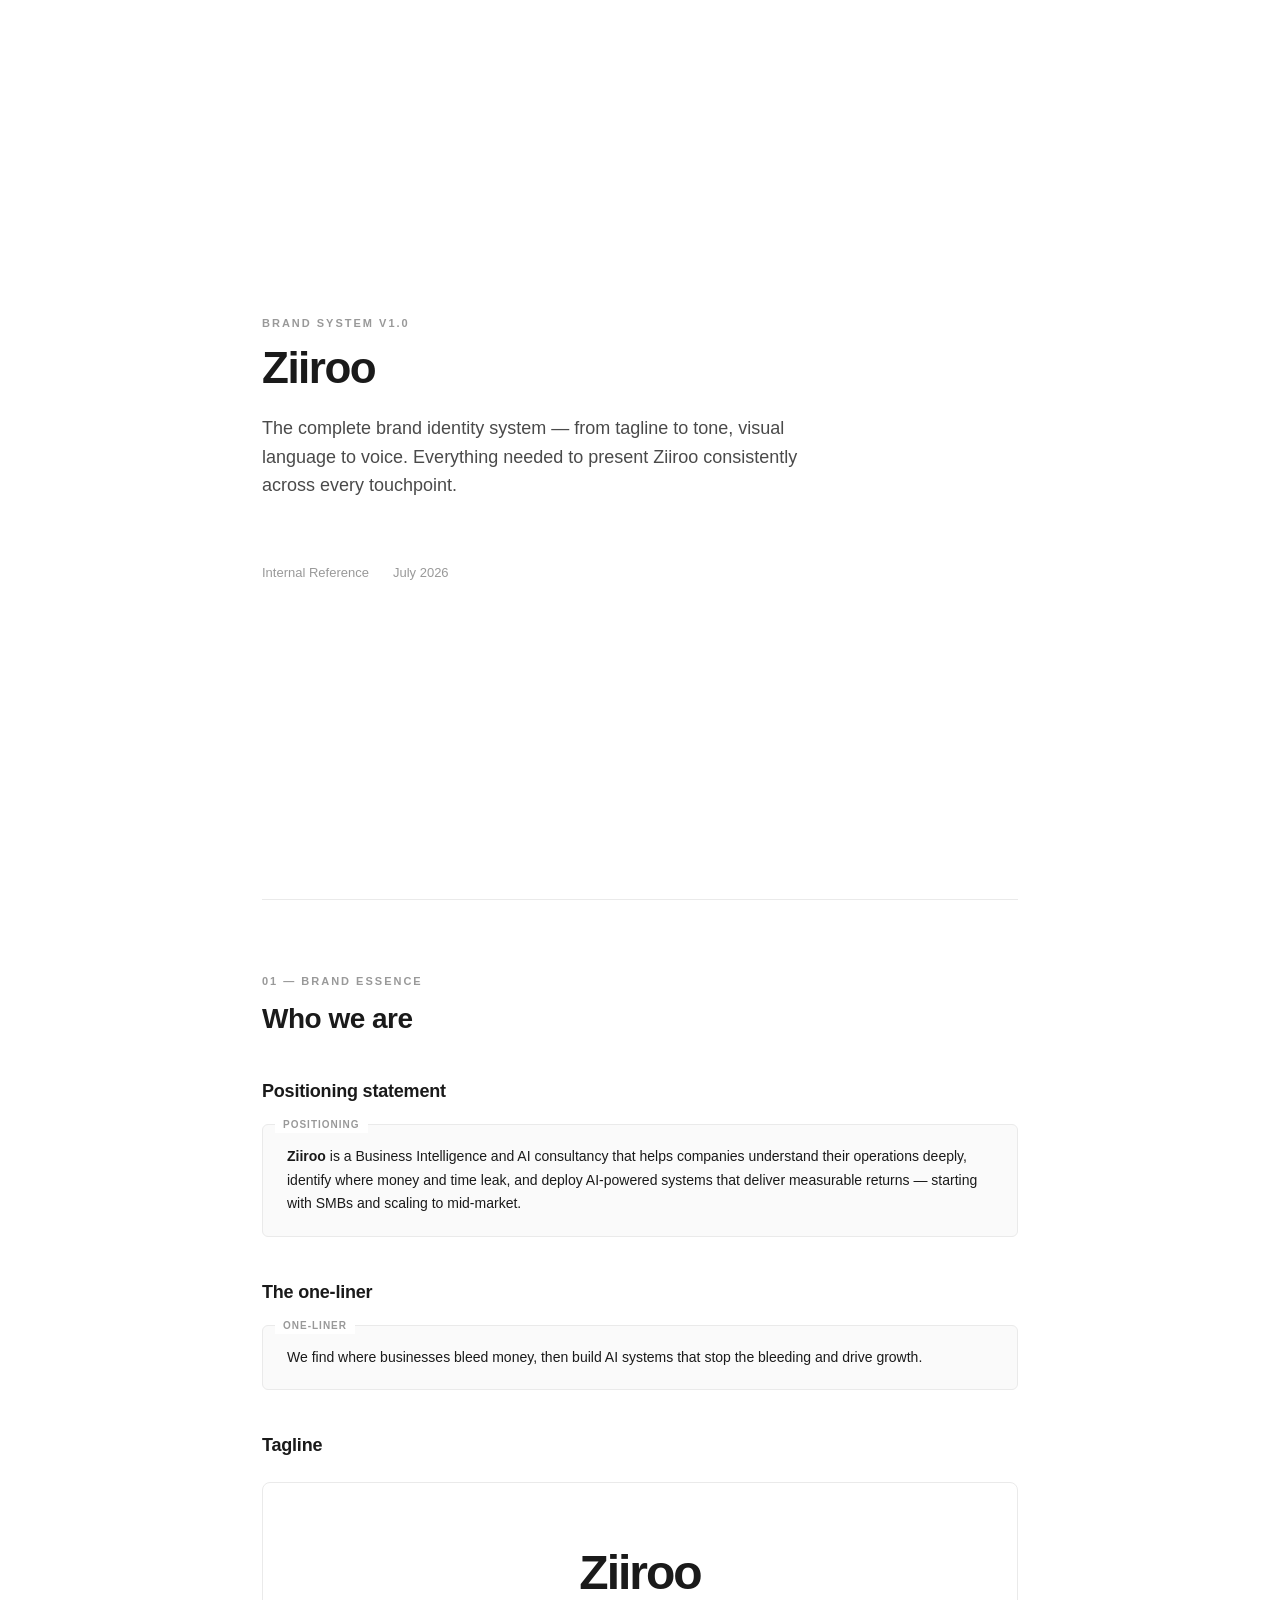
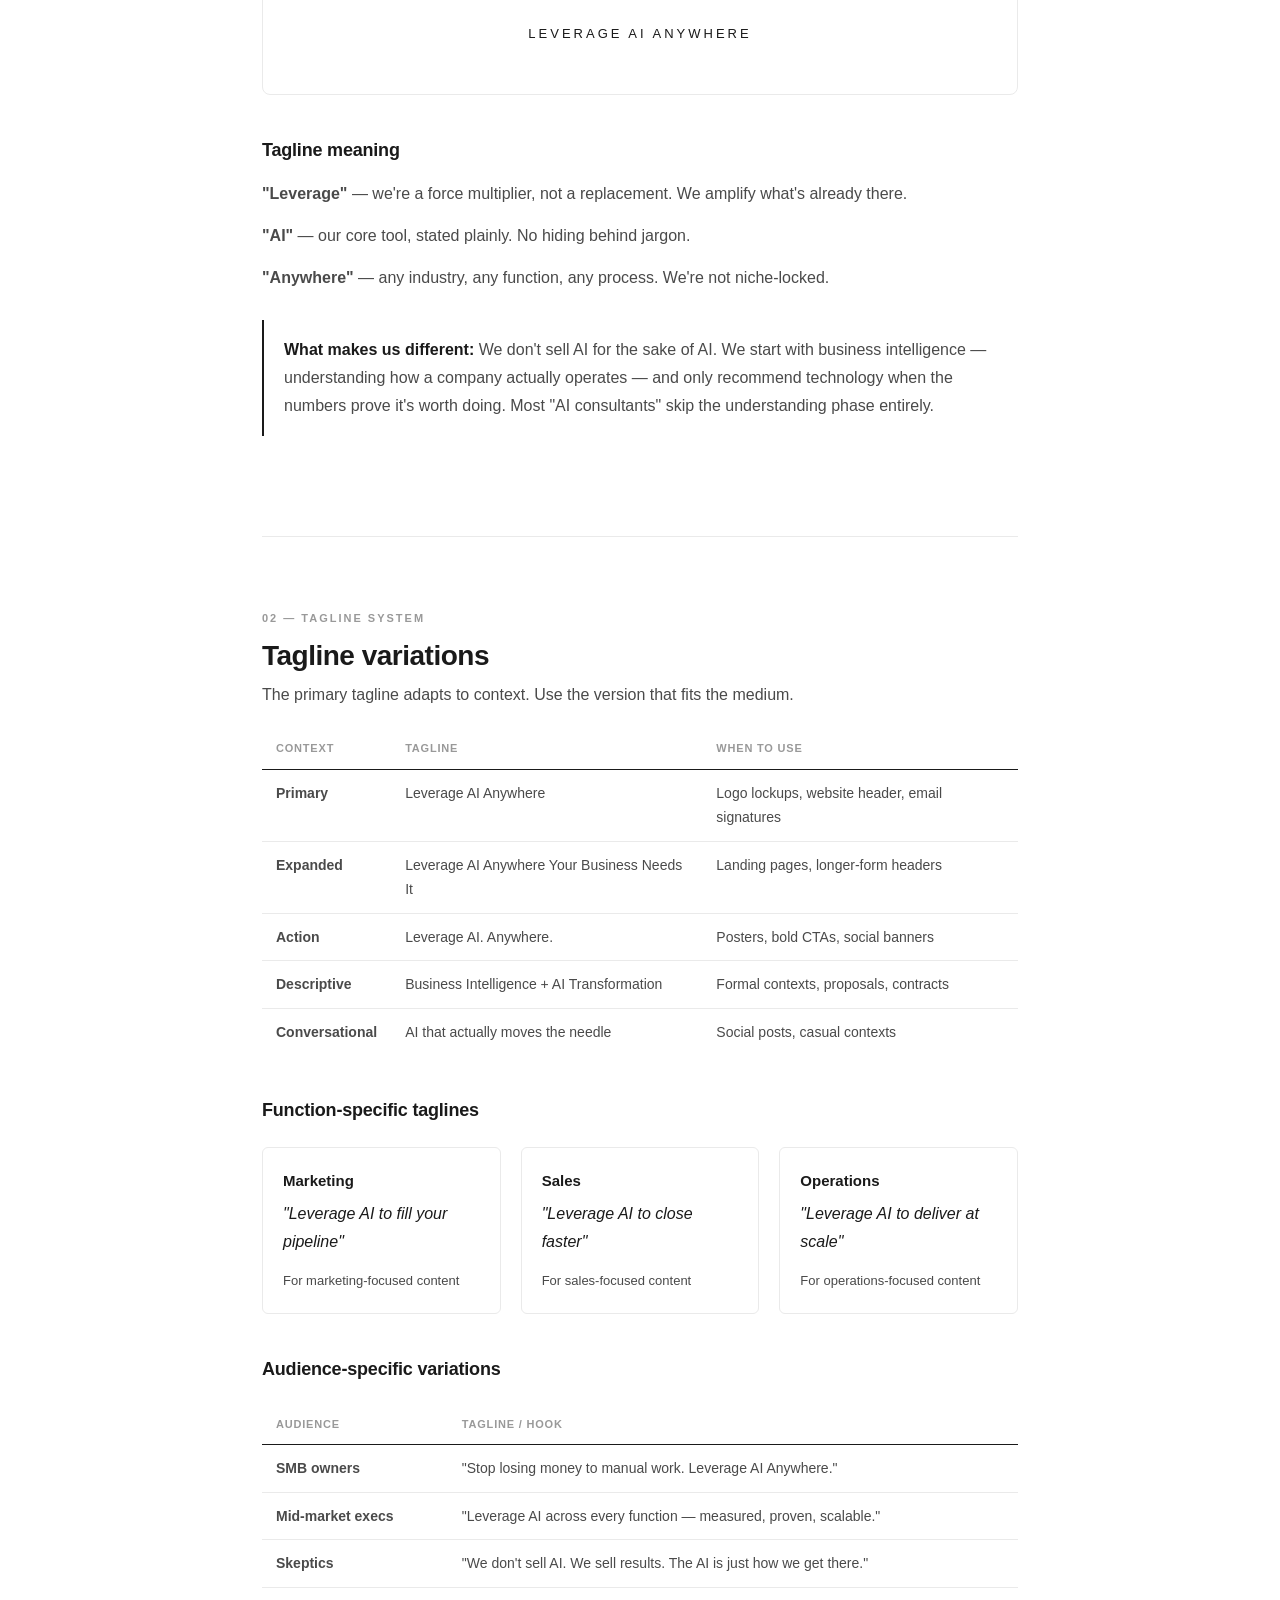
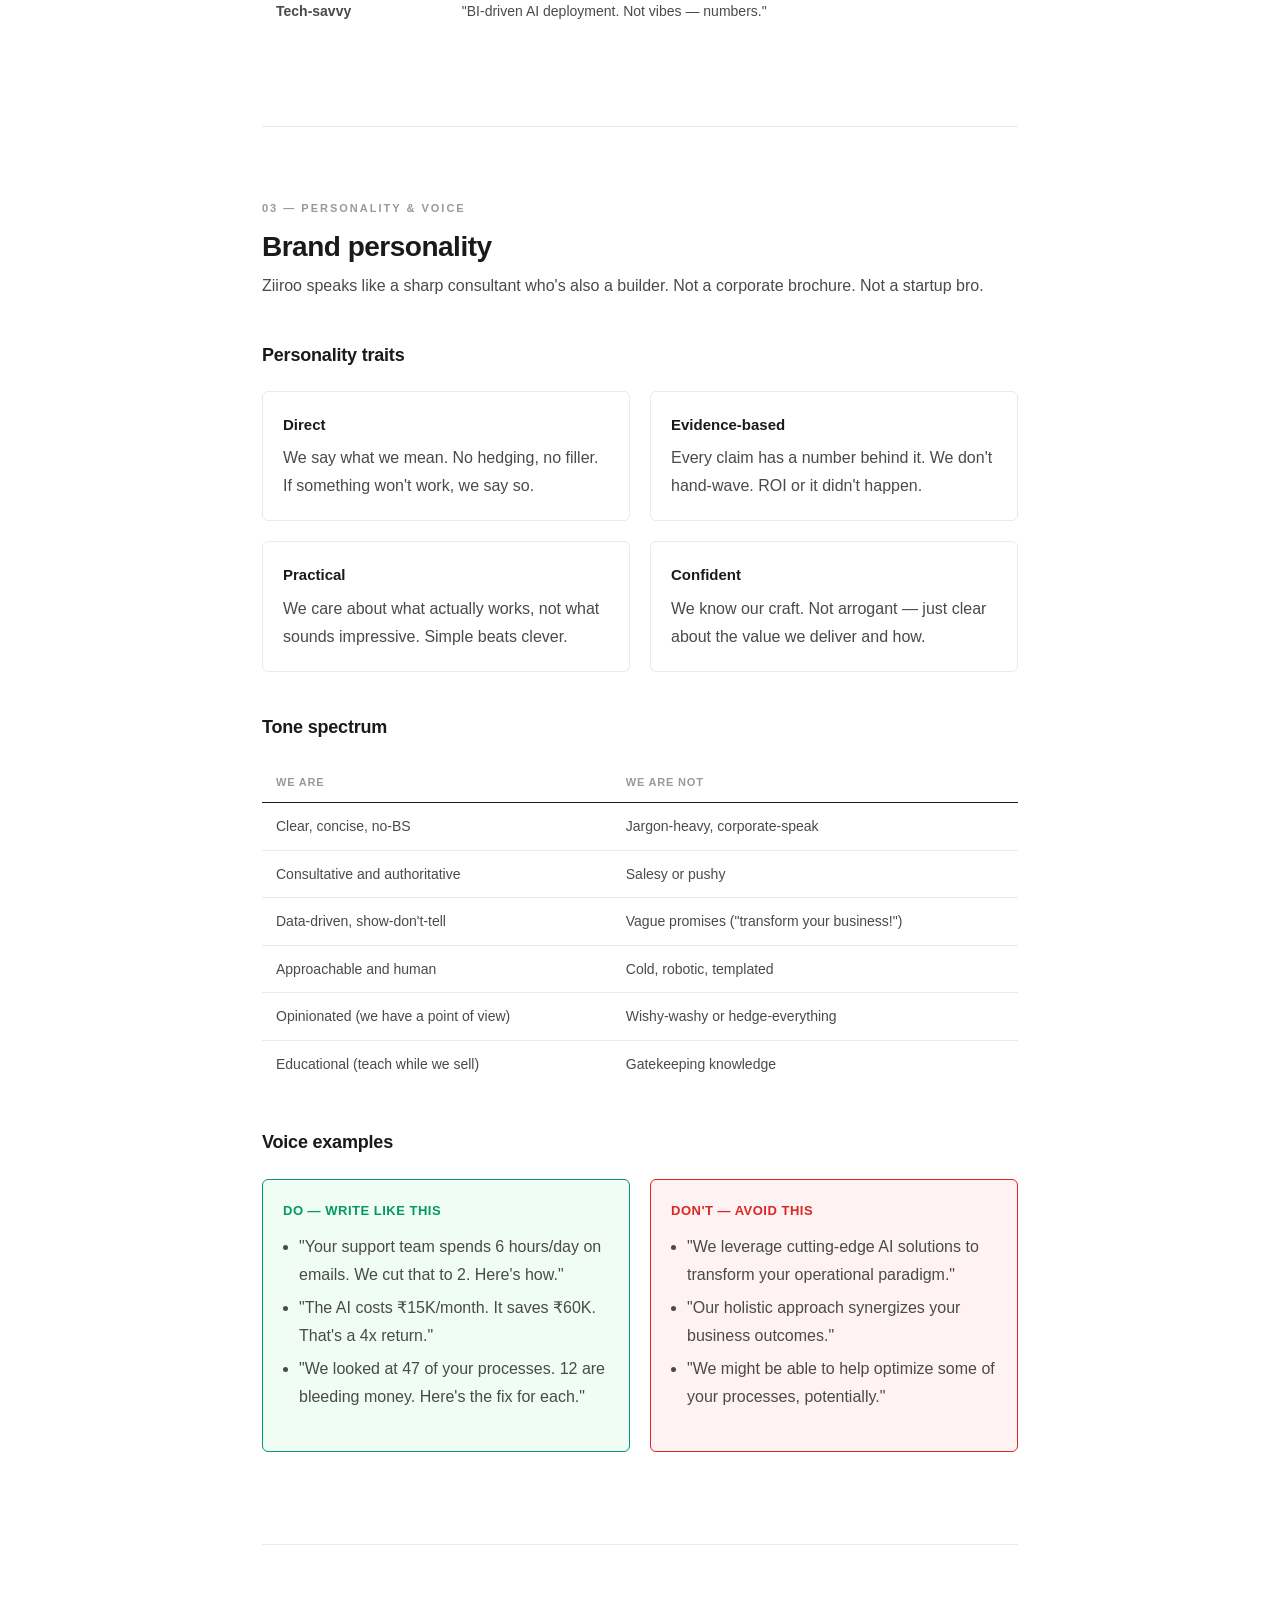
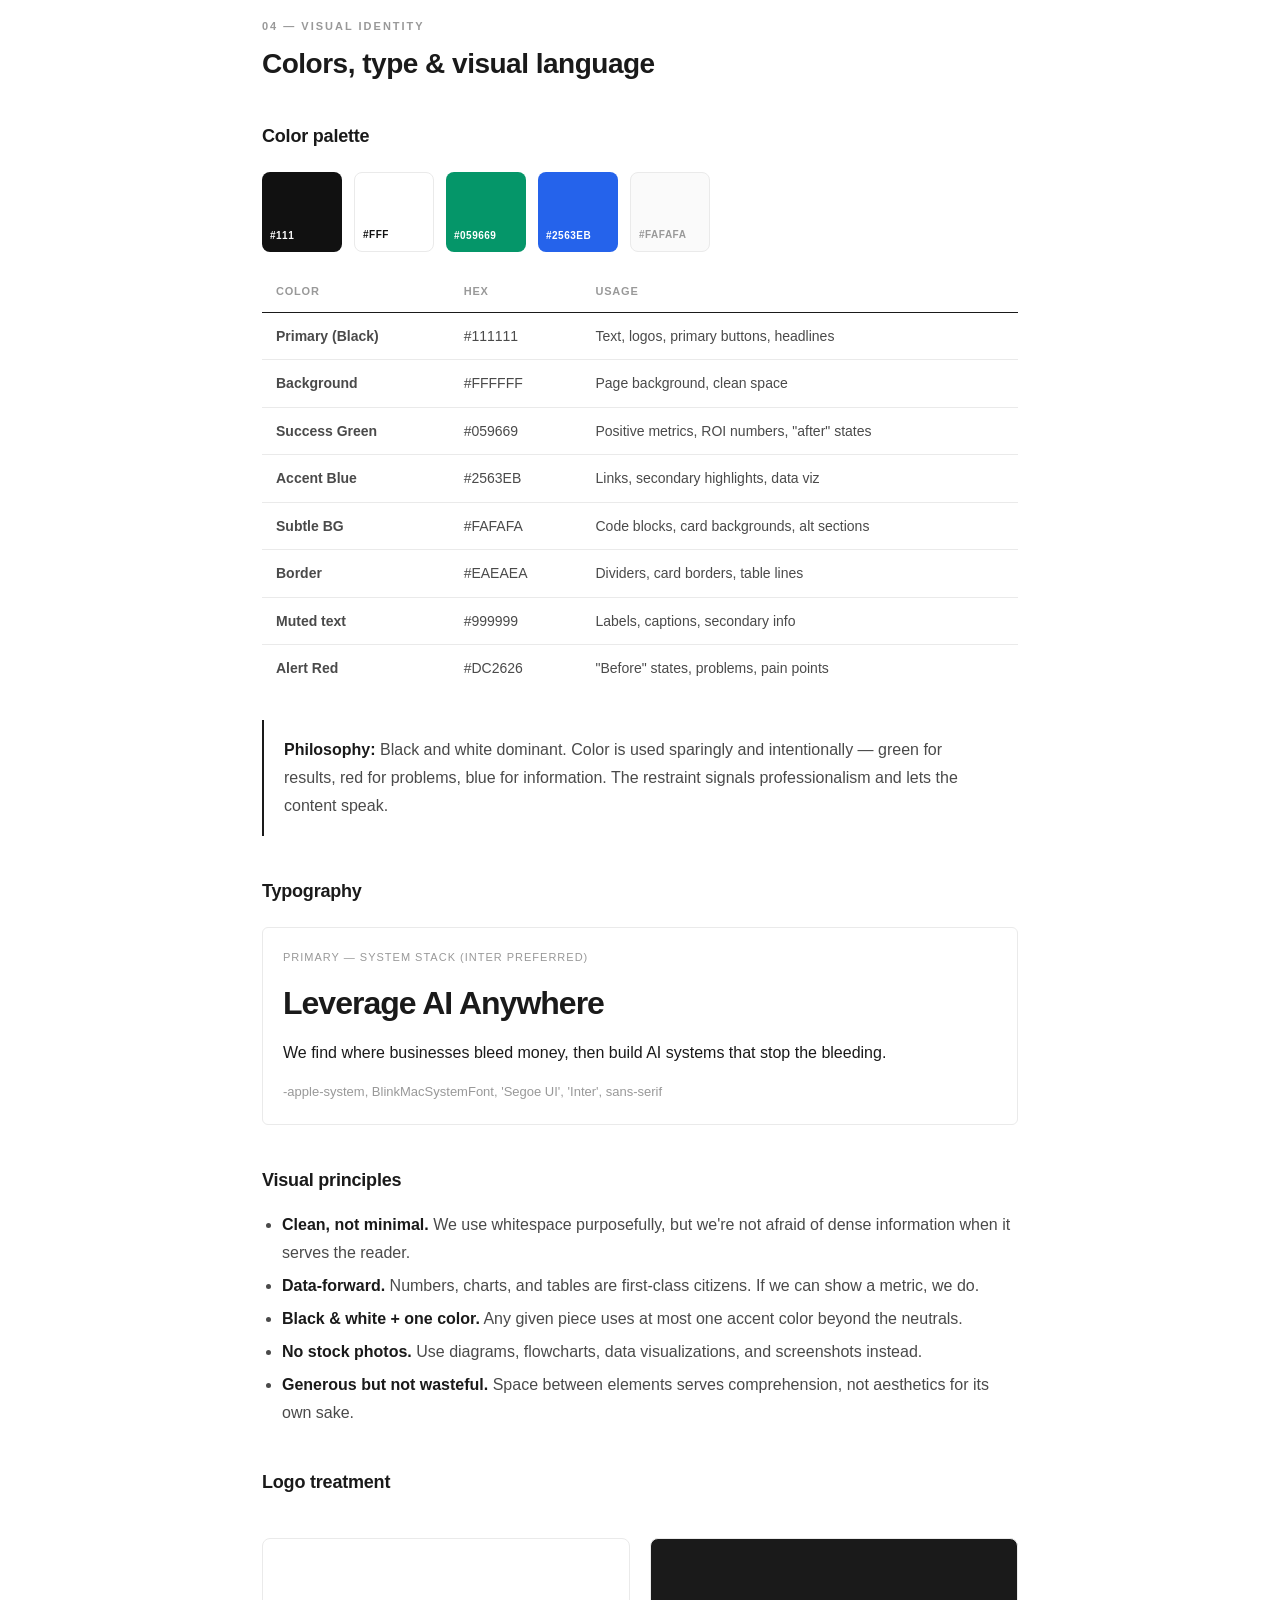
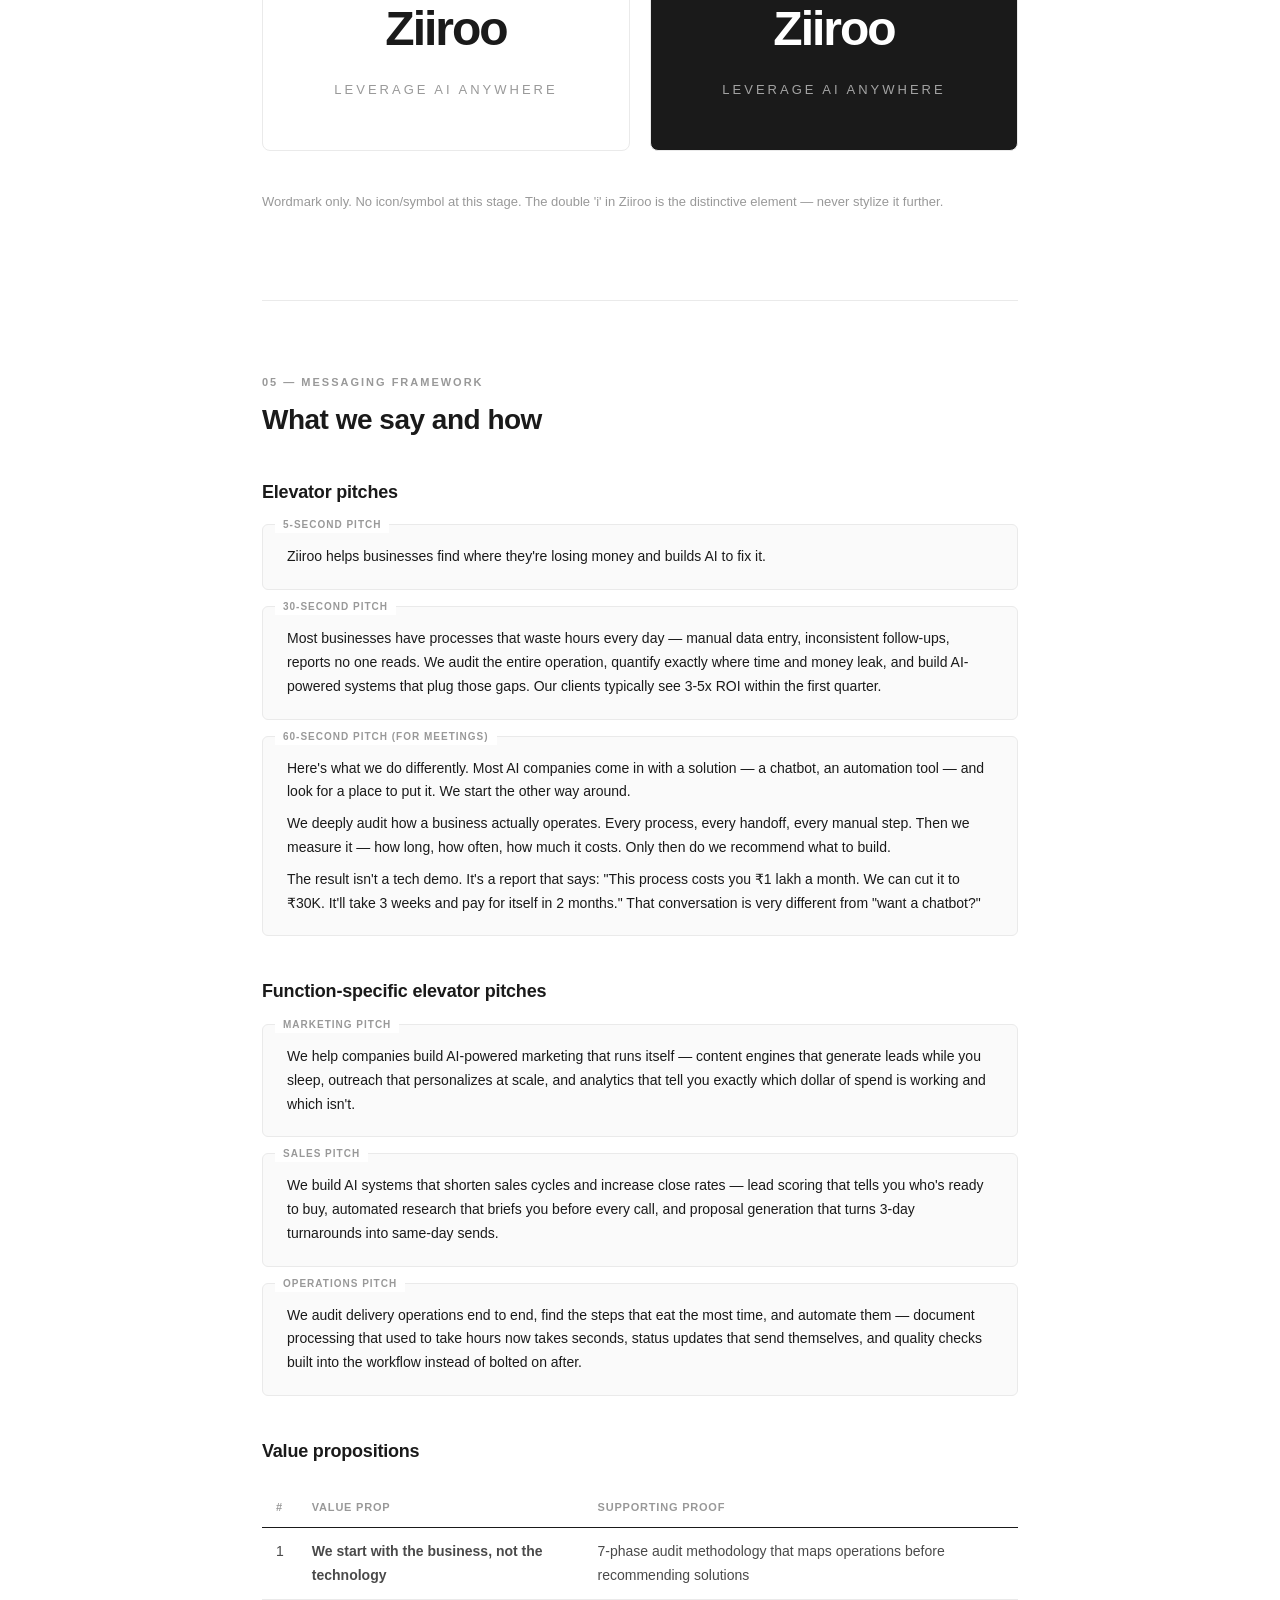
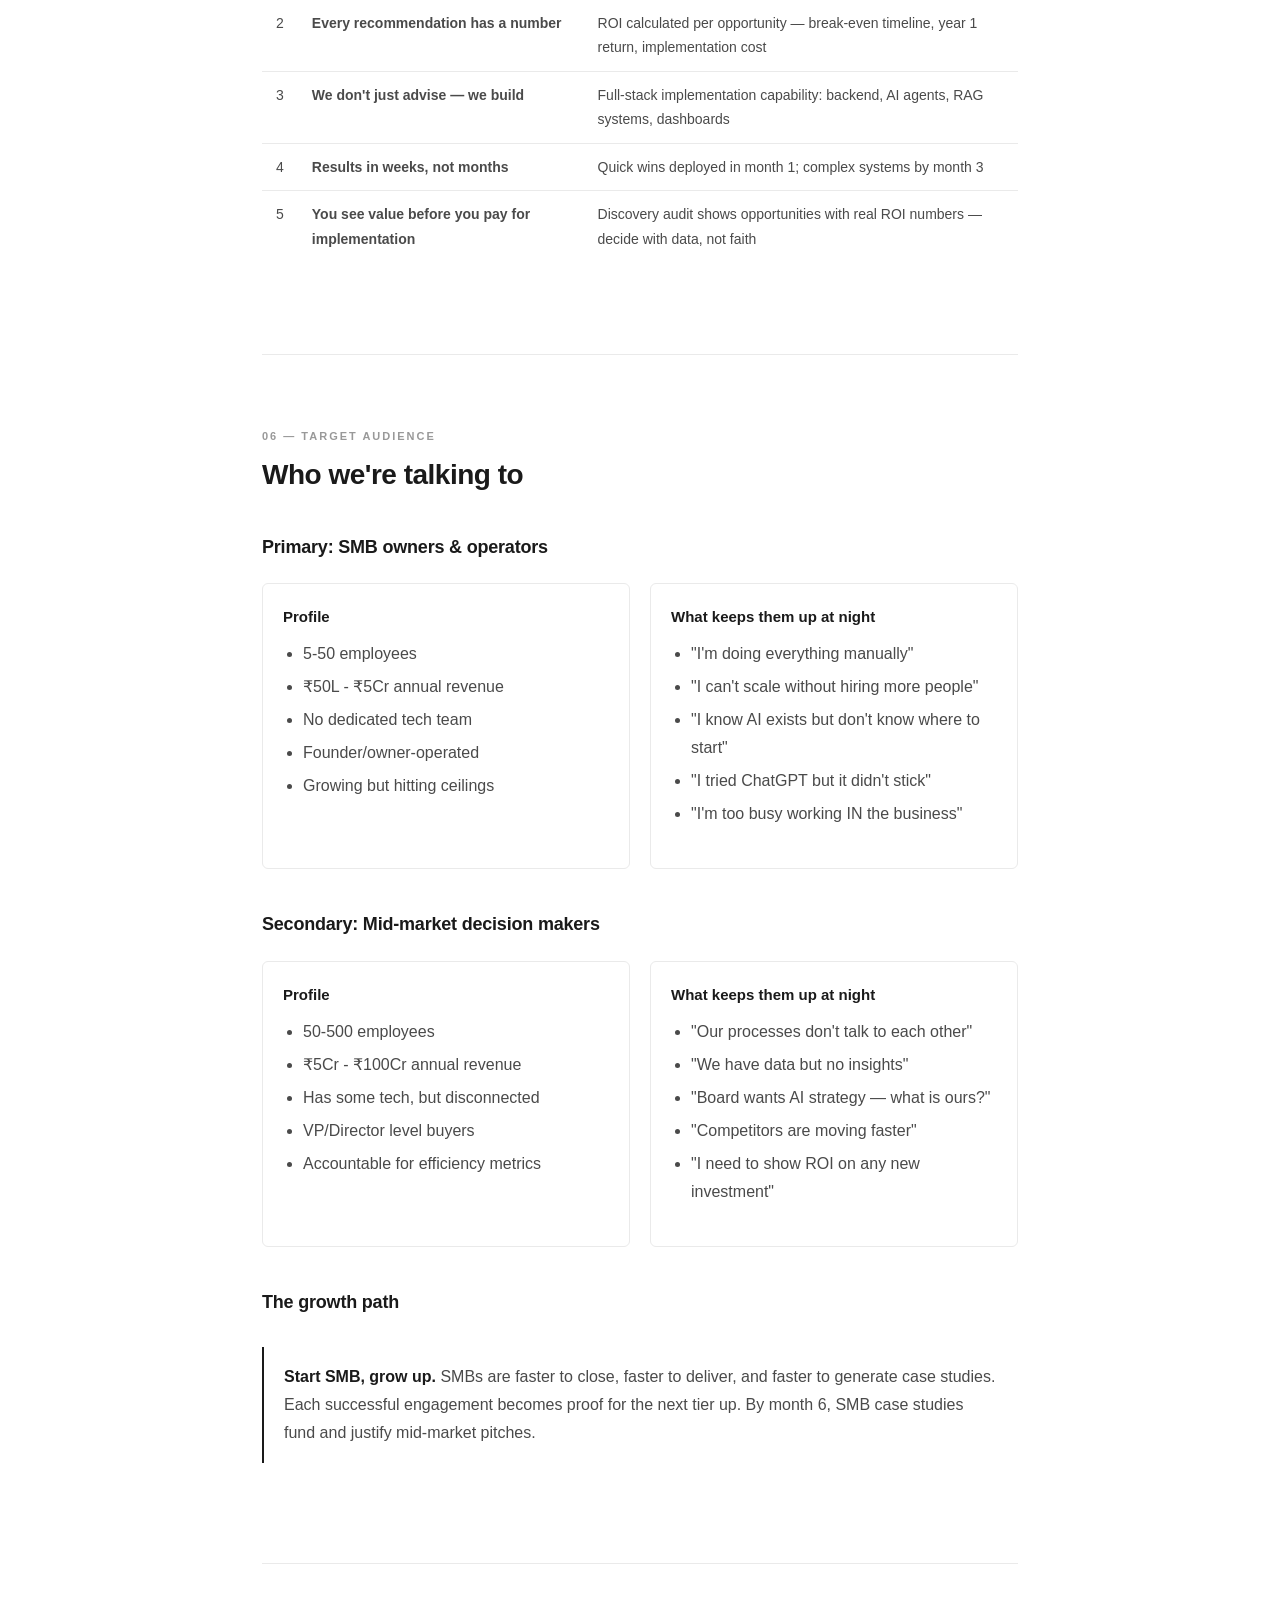
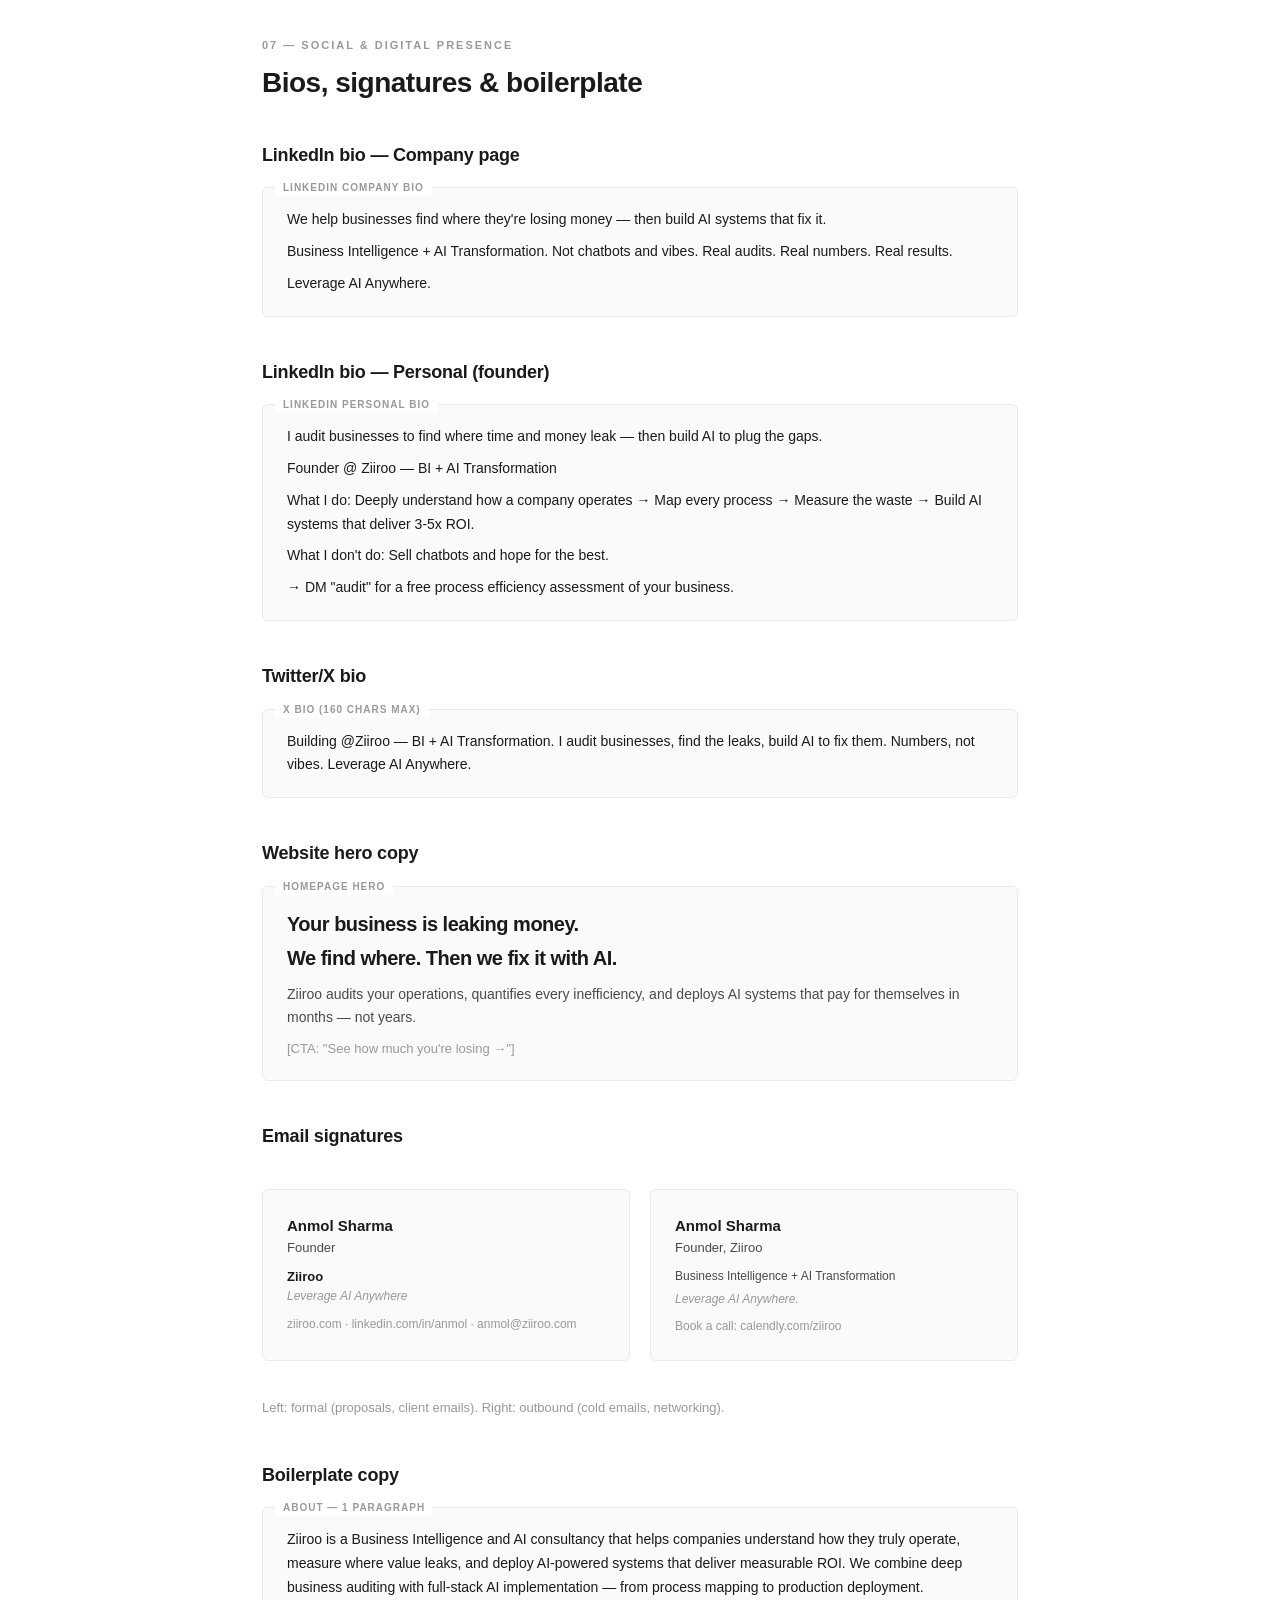
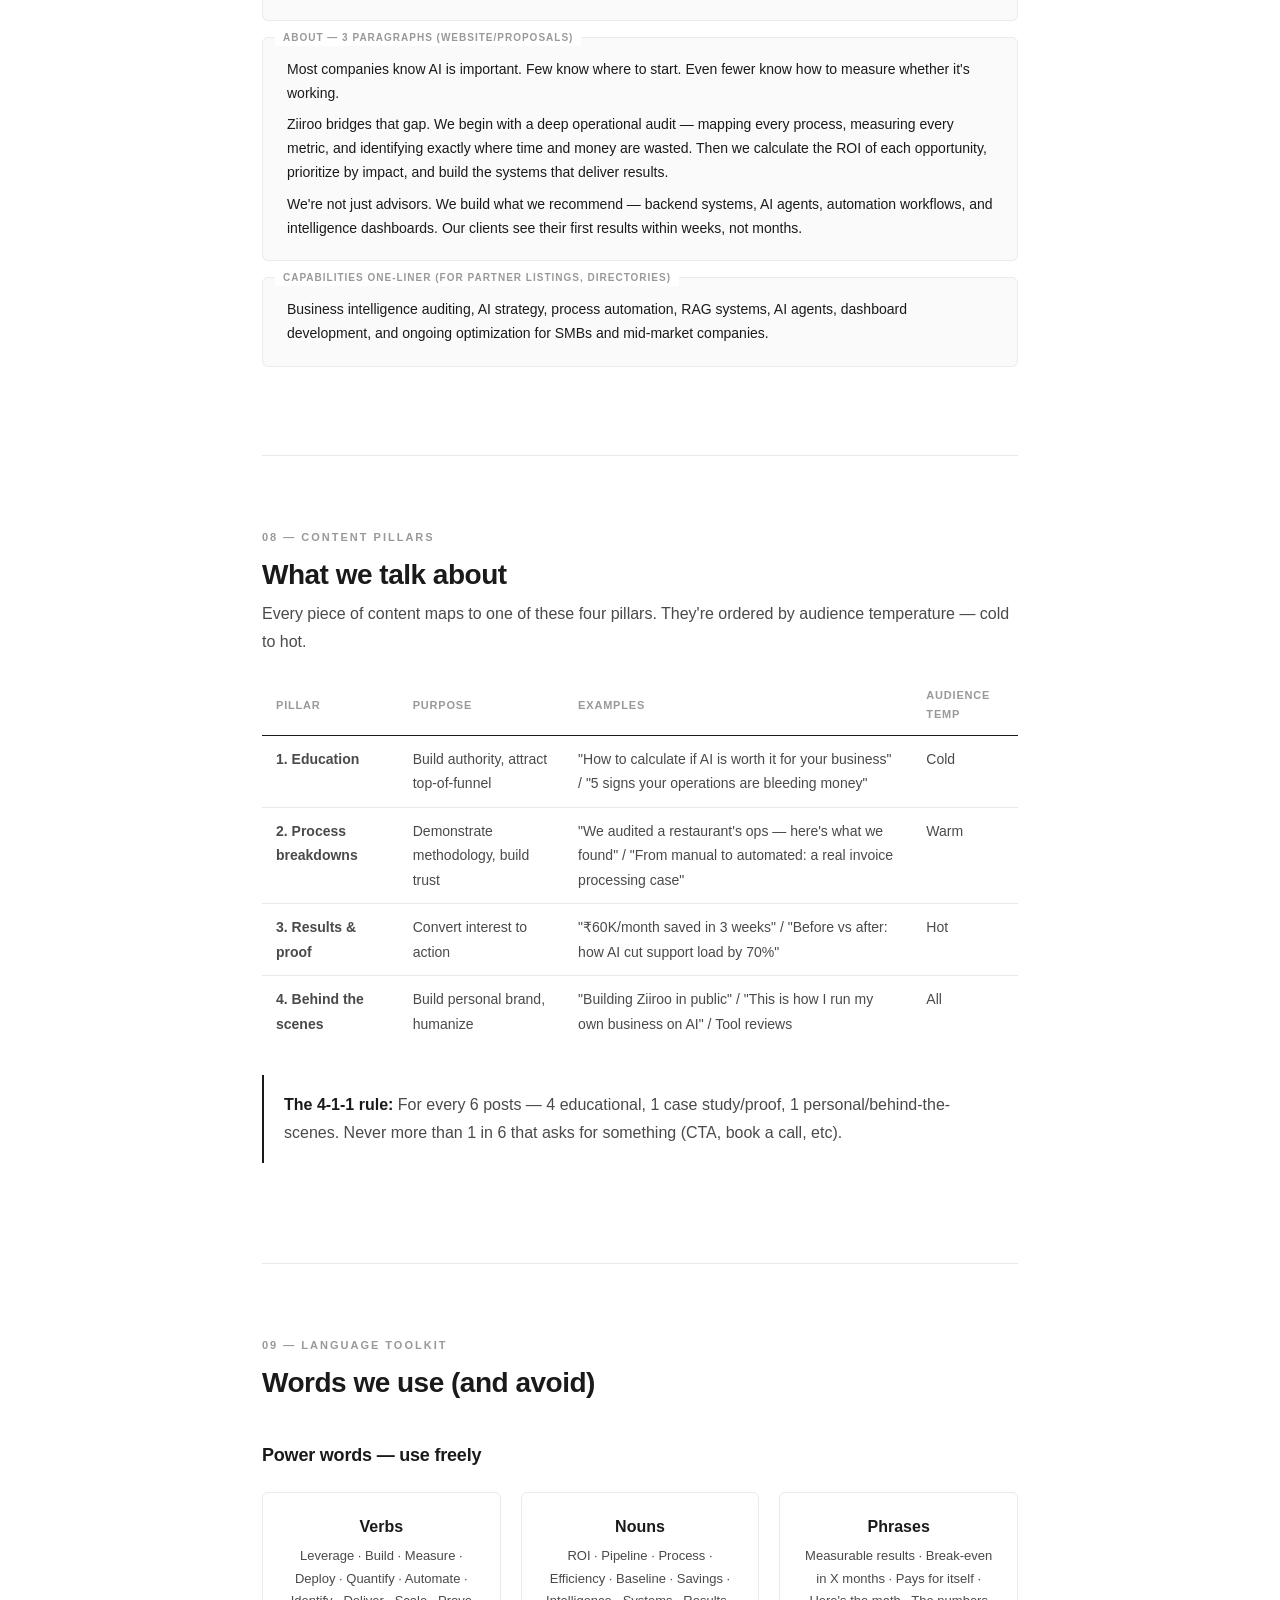
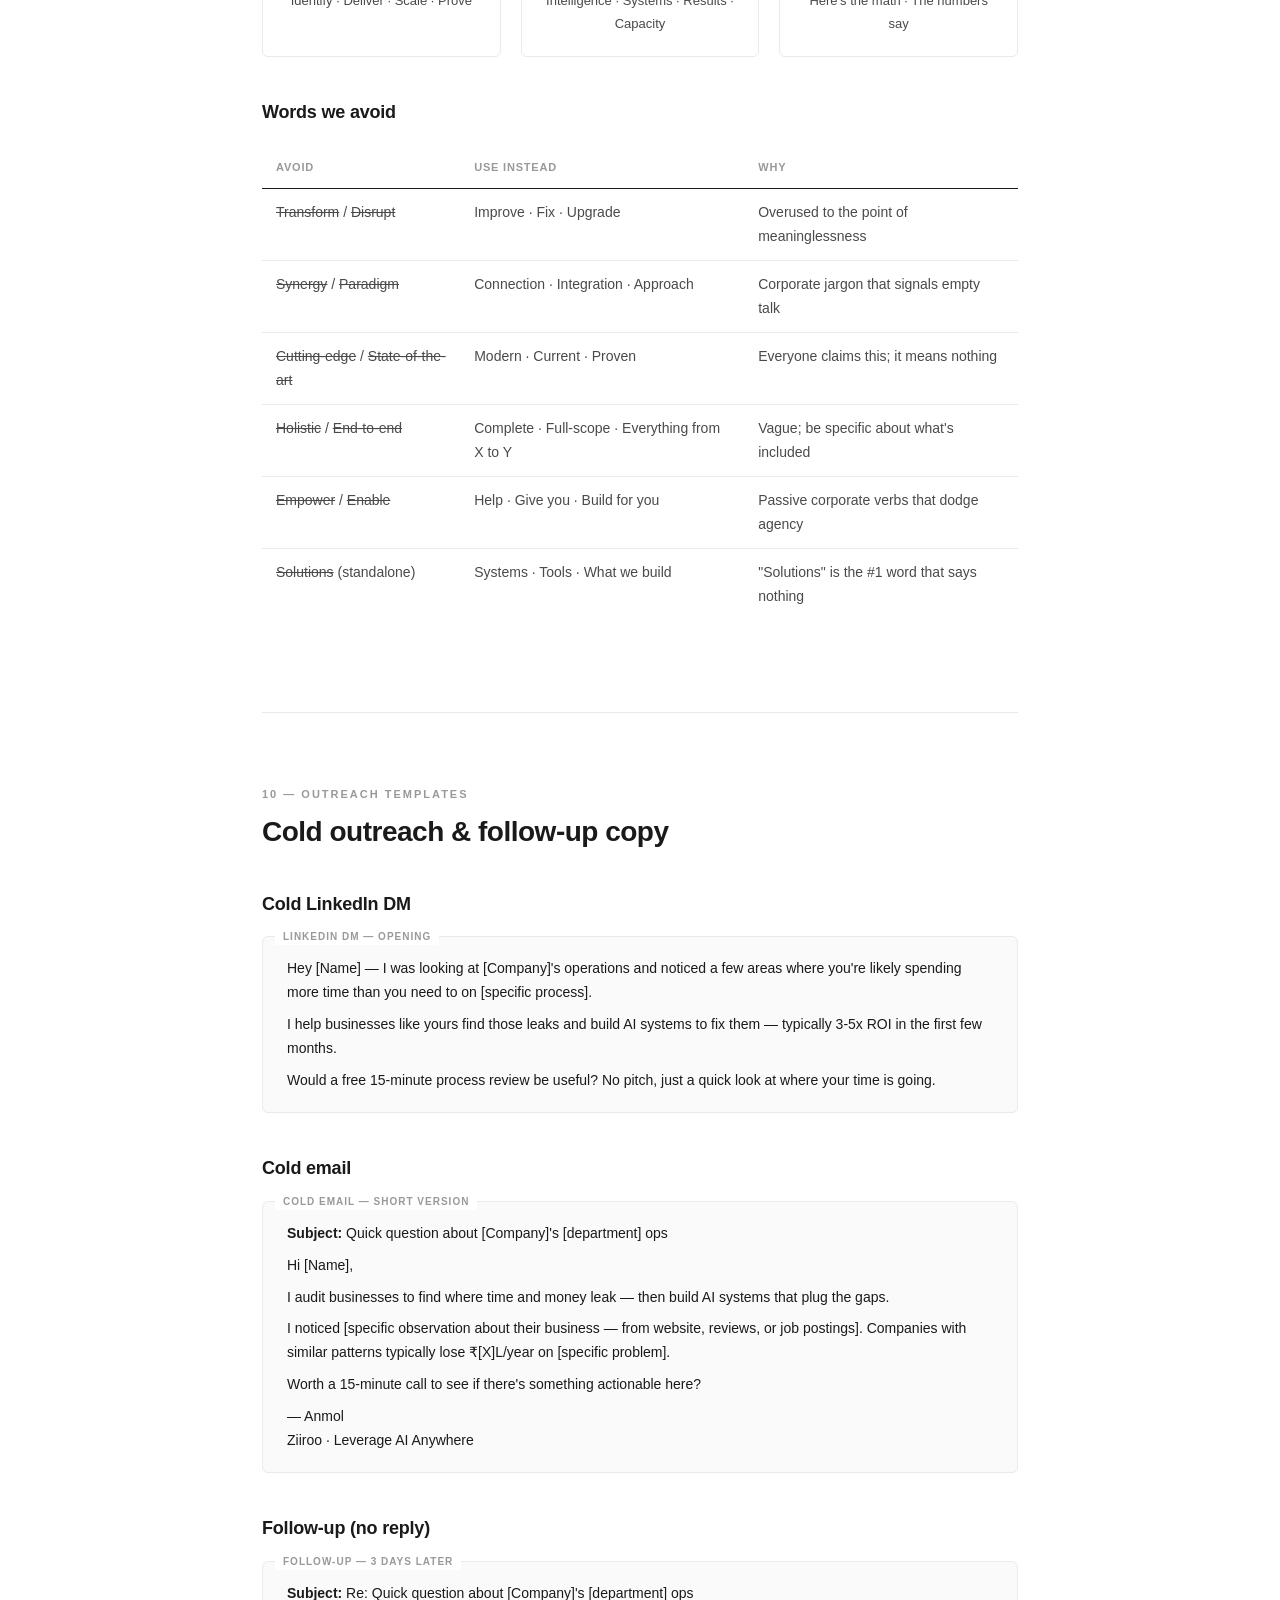
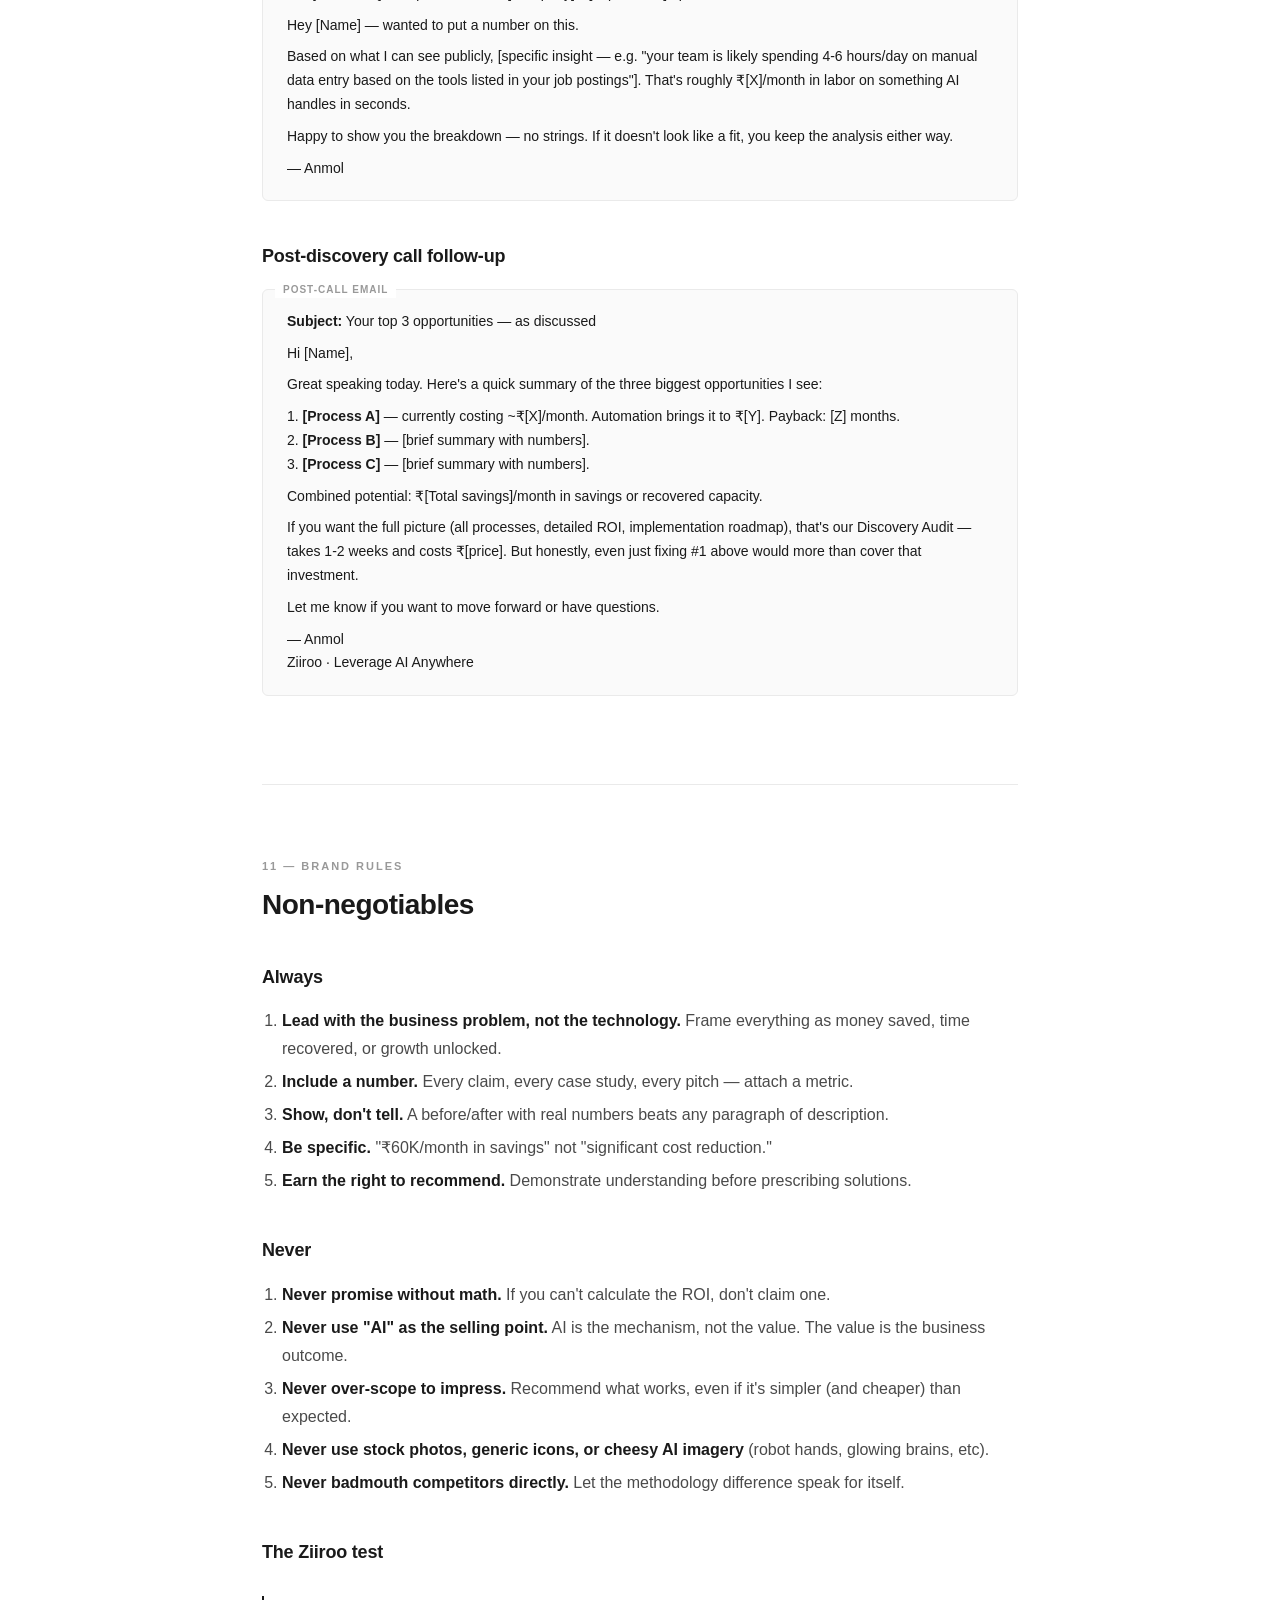
==== brand-system.html @ b2d223ee "hehe" ====
<!DOCTYPE html>
<html lang="en">
<head>
    <meta charset="UTF-8">
    <meta name="viewport" content="width=device-width, initial-scale=1.0">
    <title>Ziiroo — Brand System</title>
    <style>
        :root {
            --fg: #1a1a1a;
            --fg-secondary: #4a4a4a;
            --fg-muted: #999;
            --bg: #fff;
            --bg-subtle: #fafafa;
            --border: #eaeaea;
            --accent: #111;
            --green: #059669;
            --red: #dc2626;
            --blue: #2563eb;
            --orange: #d97706;
            --purple: #7c3aed;
        }

        * { margin: 0; padding: 0; box-sizing: border-box; }

        body {
            font-family: -apple-system, BlinkMacSystemFont, 'Segoe UI', 'Inter', sans-serif;
            color: var(--fg);
            background: var(--bg);
            line-height: 1.75;
            font-size: 16px;
            -webkit-font-smoothing: antialiased;
        }

        .page { max-width: 820px; margin: 0 auto; padding: 0 32px; }

        /* Sections */
        .section {
            padding: 72px 0;
            border-bottom: 1px solid var(--border);
            page-break-inside: avoid;
        }
        .section:last-of-type { border-bottom: none; }

        .section-label {
            font-size: 11px;
            font-weight: 600;
            letter-spacing: 2px;
            text-transform: uppercase;
            color: var(--fg-muted);
            margin-bottom: 10px;
        }

        /* Cover */
        .cover {
            min-height: 100vh;
            display: flex;
            flex-direction: column;
            justify-content: center;
            padding: 80px 0;
            border-bottom: 1px solid var(--border);
        }

        h1 { font-size: 44px; font-weight: 700; line-height: 1.15; letter-spacing: -1.5px; margin-bottom: 20px; }
        h2 { font-size: 28px; font-weight: 700; letter-spacing: -0.5px; margin-bottom: 8px; line-height: 1.25; }
        h3 { font-size: 18px; font-weight: 600; margin: 40px 0 14px; letter-spacing: -0.2px; }
        h4 { font-size: 15px; font-weight: 600; margin: 20px 0 6px; }
        h5 { font-size: 13px; font-weight: 600; margin: 16px 0 6px; text-transform: uppercase; letter-spacing: 0.5px; color: var(--fg-muted); }

        p { margin-bottom: 14px; color: var(--fg-secondary); }
        .lead { font-size: 18px; max-width: 560px; line-height: 1.6; color: var(--fg-secondary); }

        ul, ol { padding-left: 20px; margin: 10px 0 20px; }
        li { margin: 5px 0; color: var(--fg-secondary); }
        li strong { color: var(--fg); }

        /* Callout */
        .callout { border-left: 2px solid var(--fg); padding: 16px 20px; margin: 28px 0; }
        .callout p { margin: 0; }
        .callout strong { color: var(--fg); }

        /* Tables */
        table { width: 100%; border-collapse: collapse; margin: 20px 0; font-size: 14px; }
        th { text-align: left; padding: 10px 14px; font-weight: 600; font-size: 11px; text-transform: uppercase; letter-spacing: 0.8px; color: var(--fg-muted); border-bottom: 1px solid var(--fg); }
        td { padding: 11px 14px; border-bottom: 1px solid var(--border); color: var(--fg-secondary); vertical-align: top; }
        tr:last-child td { border-bottom: none; }

        /* Grid */
        .grid-2 { display: grid; grid-template-columns: 1fr 1fr; gap: 20px; margin: 20px 0; }
        .grid-3 { display: grid; grid-template-columns: 1fr 1fr 1fr; gap: 20px; margin: 20px 0; }
        .grid-item { padding: 20px; border: 1px solid var(--border); border-radius: 6px; }
        .grid-item h4 { margin-top: 0; }
        .grid-item p:last-child { margin-bottom: 0; }

        /* Copy blocks */
        .copy-block {
            background: var(--bg-subtle);
            border: 1px solid var(--border);
            border-radius: 6px;
            padding: 20px 24px;
            margin: 16px 0;
            font-size: 14px;
            line-height: 1.7;
            color: var(--fg);
            position: relative;
        }
        .copy-block::before {
            content: attr(data-label);
            position: absolute;
            top: -9px;
            left: 12px;
            background: var(--bg);
            padding: 0 8px;
            font-size: 10px;
            font-weight: 600;
            text-transform: uppercase;
            letter-spacing: 1px;
            color: var(--fg-muted);
        }
        .copy-block p { color: var(--fg); margin-bottom: 8px; }
        .copy-block p:last-child { margin-bottom: 0; }

        /* Color swatches */
        .swatch-row { display: flex; gap: 12px; margin: 20px 0; flex-wrap: wrap; }
        .swatch {
            width: 80px; height: 80px; border-radius: 8px; display: flex; align-items: flex-end; padding: 8px;
            font-size: 10px; font-weight: 600; letter-spacing: 0.5px;
        }

        /* Typography specimens */
        .type-specimen { margin: 20px 0; padding: 20px; border: 1px solid var(--border); border-radius: 6px; }
        .type-specimen-label { font-size: 11px; color: var(--fg-muted); text-transform: uppercase; letter-spacing: 1px; margin-bottom: 8px; }

        /* Logo mark */
        .logo-display {
            padding: 48px;
            border: 1px solid var(--border);
            border-radius: 8px;
            text-align: center;
            margin: 20px 0;
        }
        .logo-display.dark { background: var(--fg); }
        .logo-mark {
            font-size: 48px;
            font-weight: 800;
            letter-spacing: -2px;
        }
        .logo-tagline {
            font-size: 13px;
            letter-spacing: 3px;
            text-transform: uppercase;
            margin-top: 8px;
            font-weight: 500;
        }

        /* Signature block */
        .sig-block {
            background: var(--bg-subtle);
            border: 1px solid var(--border);
            border-radius: 6px;
            padding: 24px;
            margin: 16px 0;
            font-size: 13px;
            line-height: 1.6;
        }
        .sig-name { font-weight: 700; font-size: 15px; color: var(--fg); }
        .sig-title { color: var(--fg-secondary); }
        .sig-company { font-weight: 600; color: var(--fg); margin-top: 8px; }
        .sig-tagline { font-style: italic; color: var(--fg-muted); font-size: 12px; }
        .sig-links { margin-top: 8px; font-size: 12px; color: var(--fg-muted); }

        /* Do / Don't */
        .do-dont { display: grid; grid-template-columns: 1fr 1fr; gap: 20px; margin: 20px 0; }
        .do-box, .dont-box { padding: 20px; border-radius: 6px; }
        .do-box { border: 1px solid var(--green); background: #f0fdf4; }
        .dont-box { border: 1px solid var(--red); background: #fef2f2; }
        .do-box h5, .dont-box h5 { margin-top: 0; }
        .do-box h5 { color: var(--green); }
        .dont-box h5 { color: var(--red); }

        @media (max-width: 640px) {
            h1 { font-size: 28px; }
            .grid-2, .grid-3 { grid-template-columns: 1fr; }
            .do-dont { grid-template-columns: 1fr; }
            .swatch-row { justify-content: center; }
        }

        @media print {
            .cover { min-height: auto; padding: 60px 0; }
            .section { padding: 40px 0; }
        }
    </style>
</head>
<body>
<div class="page">

<!-- COVER -->
<div class="cover">
    <div class="section-label">Brand System v1.0</div>
    <h1>Ziiroo</h1>
    <p class="lead">The complete brand identity system — from tagline to tone, visual language to voice. Everything needed to present Ziiroo consistently across every touchpoint.</p>
    <div style="margin-top:48px; font-size:13px; color:var(--fg-muted); display:flex; gap:24px;">
        <span>Internal Reference</span>
        <span>July 2026</span>
    </div>
</div>

<!-- 1. BRAND ESSENCE -->
<div class="section">
    <div class="section-label">01 — Brand Essence</div>
    <h2>Who we are</h2>

    <h3>Positioning statement</h3>
    <div class="copy-block" data-label="Positioning">
        <p><strong>Ziiroo</strong> is a Business Intelligence and AI consultancy that helps companies understand their operations deeply, identify where money and time leak, and deploy AI-powered systems that deliver measurable returns — starting with SMBs and scaling to mid-market.</p>
    </div>

    <h3>The one-liner</h3>
    <div class="copy-block" data-label="One-liner">
        <p>We find where businesses bleed money, then build AI systems that stop the bleeding and drive growth.</p>
    </div>

    <h3>Tagline</h3>
    <div class="logo-display">
        <div class="logo-mark">Ziiroo</div>
        <div class="logo-tagline">Leverage AI Anywhere</div>
    </div>

    <h3>Tagline meaning</h3>
    <p><strong>"Leverage"</strong> — we're a force multiplier, not a replacement. We amplify what's already there.</p>
    <p><strong>"AI"</strong> — our core tool, stated plainly. No hiding behind jargon.</p>
    <p><strong>"Anywhere"</strong> — any industry, any function, any process. We're not niche-locked.</p>

    <div class="callout">
        <p><strong>What makes us different:</strong> We don't sell AI for the sake of AI. We start with business intelligence — understanding how a company actually operates — and only recommend technology when the numbers prove it's worth doing. Most "AI consultants" skip the understanding phase entirely.</p>
    </div>
</div>

<!-- 2. TAGLINE SYSTEM -->
<div class="section">
    <div class="section-label">02 — Tagline System</div>
    <h2>Tagline variations</h2>
    <p>The primary tagline adapts to context. Use the version that fits the medium.</p>

    <table>
        <thead>
            <tr><th>Context</th><th>Tagline</th><th>When to use</th></tr>
        </thead>
        <tbody>
            <tr><td><strong>Primary</strong></td><td>Leverage AI Anywhere</td><td>Logo lockups, website header, email signatures</td></tr>
            <tr><td><strong>Expanded</strong></td><td>Leverage AI Anywhere Your Business Needs It</td><td>Landing pages, longer-form headers</td></tr>
            <tr><td><strong>Action</strong></td><td>Leverage AI. Anywhere.</td><td>Posters, bold CTAs, social banners</td></tr>
            <tr><td><strong>Descriptive</strong></td><td>Business Intelligence + AI Transformation</td><td>Formal contexts, proposals, contracts</td></tr>
            <tr><td><strong>Conversational</strong></td><td>AI that actually moves the needle</td><td>Social posts, casual contexts</td></tr>
        </tbody>
    </table>

    <h3>Function-specific taglines</h3>
    <div class="grid-3">
        <div class="grid-item">
            <h4>Marketing</h4>
            <p style="font-style:italic; color:var(--fg);">"Leverage AI to fill your pipeline"</p>
            <p style="font-size:13px;">For marketing-focused content</p>
        </div>
        <div class="grid-item">
            <h4>Sales</h4>
            <p style="font-style:italic; color:var(--fg);">"Leverage AI to close faster"</p>
            <p style="font-size:13px;">For sales-focused content</p>
        </div>
        <div class="grid-item">
            <h4>Operations</h4>
            <p style="font-style:italic; color:var(--fg);">"Leverage AI to deliver at scale"</p>
            <p style="font-size:13px;">For operations-focused content</p>
        </div>
    </div>

    <h3>Audience-specific variations</h3>
    <table>
        <thead>
            <tr><th>Audience</th><th>Tagline / Hook</th></tr>
        </thead>
        <tbody>
            <tr><td><strong>SMB owners</strong></td><td>"Stop losing money to manual work. Leverage AI Anywhere."</td></tr>
            <tr><td><strong>Mid-market execs</strong></td><td>"Leverage AI across every function — measured, proven, scalable."</td></tr>
            <tr><td><strong>Skeptics</strong></td><td>"We don't sell AI. We sell results. The AI is just how we get there."</td></tr>
            <tr><td><strong>Tech-savvy</strong></td><td>"BI-driven AI deployment. Not vibes — numbers."</td></tr>
        </tbody>
    </table>
</div>

<!-- 3. BRAND PERSONALITY -->
<div class="section">
    <div class="section-label">03 — Personality & Voice</div>
    <h2>Brand personality</h2>
    <p>Ziiroo speaks like a sharp consultant who's also a builder. Not a corporate brochure. Not a startup bro.</p>

    <h3>Personality traits</h3>
    <div class="grid-2">
        <div class="grid-item">
            <h4>Direct</h4>
            <p>We say what we mean. No hedging, no filler. If something won't work, we say so.</p>
        </div>
        <div class="grid-item">
            <h4>Evidence-based</h4>
            <p>Every claim has a number behind it. We don't hand-wave. ROI or it didn't happen.</p>
        </div>
        <div class="grid-item">
            <h4>Practical</h4>
            <p>We care about what actually works, not what sounds impressive. Simple beats clever.</p>
        </div>
        <div class="grid-item">
            <h4>Confident</h4>
            <p>We know our craft. Not arrogant — just clear about the value we deliver and how.</p>
        </div>
    </div>

    <h3>Tone spectrum</h3>
    <table>
        <thead>
            <tr><th>We are</th><th>We are NOT</th></tr>
        </thead>
        <tbody>
            <tr><td>Clear, concise, no-BS</td><td>Jargon-heavy, corporate-speak</td></tr>
            <tr><td>Consultative and authoritative</td><td>Salesy or pushy</td></tr>
            <tr><td>Data-driven, show-don't-tell</td><td>Vague promises ("transform your business!")</td></tr>
            <tr><td>Approachable and human</td><td>Cold, robotic, templated</td></tr>
            <tr><td>Opinionated (we have a point of view)</td><td>Wishy-washy or hedge-everything</td></tr>
            <tr><td>Educational (teach while we sell)</td><td>Gatekeeping knowledge</td></tr>
        </tbody>
    </table>

    <h3>Voice examples</h3>
    <div class="do-dont">
        <div class="do-box">
            <h5>Do — Write like this</h5>
            <ul style="padding-left:16px;">
                <li>"Your support team spends 6 hours/day on emails. We cut that to 2. Here's how."</li>
                <li>"The AI costs ₹15K/month. It saves ₹60K. That's a 4x return."</li>
                <li>"We looked at 47 of your processes. 12 are bleeding money. Here's the fix for each."</li>
            </ul>
        </div>
        <div class="dont-box">
            <h5>Don't — Avoid this</h5>
            <ul style="padding-left:16px;">
                <li>"We leverage cutting-edge AI solutions to transform your operational paradigm."</li>
                <li>"Our holistic approach synergizes your business outcomes."</li>
                <li>"We might be able to help optimize some of your processes, potentially."</li>
            </ul>
        </div>
    </div>
</div>

<!-- 4. VISUAL IDENTITY -->
<div class="section">
    <div class="section-label">04 — Visual Identity</div>
    <h2>Colors, type & visual language</h2>

    <h3>Color palette</h3>
    <div class="swatch-row">
        <div class="swatch" style="background:#111; color:#fff;">
            <span>#111</span>
        </div>
        <div class="swatch" style="background:#fff; border:1px solid #eaeaea; color:#111;">
            <span>#FFF</span>
        </div>
        <div class="swatch" style="background:#059669; color:#fff;">
            <span>#059669</span>
        </div>
        <div class="swatch" style="background:#2563eb; color:#fff;">
            <span>#2563EB</span>
        </div>
        <div class="swatch" style="background:#fafafa; border:1px solid #eaeaea; color:#999;">
            <span>#FAFAFA</span>
        </div>
    </div>

    <table>
        <thead>
            <tr><th>Color</th><th>Hex</th><th>Usage</th></tr>
        </thead>
        <tbody>
            <tr><td><strong>Primary (Black)</strong></td><td>#111111</td><td>Text, logos, primary buttons, headlines</td></tr>
            <tr><td><strong>Background</strong></td><td>#FFFFFF</td><td>Page background, clean space</td></tr>
            <tr><td><strong>Success Green</strong></td><td>#059669</td><td>Positive metrics, ROI numbers, "after" states</td></tr>
            <tr><td><strong>Accent Blue</strong></td><td>#2563EB</td><td>Links, secondary highlights, data viz</td></tr>
            <tr><td><strong>Subtle BG</strong></td><td>#FAFAFA</td><td>Code blocks, card backgrounds, alt sections</td></tr>
            <tr><td><strong>Border</strong></td><td>#EAEAEA</td><td>Dividers, card borders, table lines</td></tr>
            <tr><td><strong>Muted text</strong></td><td>#999999</td><td>Labels, captions, secondary info</td></tr>
            <tr><td><strong>Alert Red</strong></td><td>#DC2626</td><td>"Before" states, problems, pain points</td></tr>
        </tbody>
    </table>

    <div class="callout">
        <p><strong>Philosophy:</strong> Black and white dominant. Color is used sparingly and intentionally — green for results, red for problems, blue for information. The restraint signals professionalism and lets the content speak.</p>
    </div>

    <h3>Typography</h3>
    <div class="type-specimen">
        <div class="type-specimen-label">Primary — System stack (Inter preferred)</div>
        <p style="font-size:32px; font-weight:700; letter-spacing:-1px; margin-bottom:8px; color:var(--fg);">Leverage AI Anywhere</p>
        <p style="font-size:16px; color:var(--fg);">We find where businesses bleed money, then build AI systems that stop the bleeding.</p>
        <p style="font-size:13px; color:var(--fg-muted); margin-bottom:0;">-apple-system, BlinkMacSystemFont, 'Segoe UI', 'Inter', sans-serif</p>
    </div>

    <h3>Visual principles</h3>
    <ul>
        <li><strong>Clean, not minimal.</strong> We use whitespace purposefully, but we're not afraid of dense information when it serves the reader.</li>
        <li><strong>Data-forward.</strong> Numbers, charts, and tables are first-class citizens. If we can show a metric, we do.</li>
        <li><strong>Black & white + one color.</strong> Any given piece uses at most one accent color beyond the neutrals.</li>
        <li><strong>No stock photos.</strong> Use diagrams, flowcharts, data visualizations, and screenshots instead.</li>
        <li><strong>Generous but not wasteful.</strong> Space between elements serves comprehension, not aesthetics for its own sake.</li>
    </ul>

    <h3>Logo treatment</h3>
    <div class="grid-2">
        <div class="logo-display">
            <div class="logo-mark" style="color:var(--fg);">Ziiroo</div>
            <div class="logo-tagline" style="color:var(--fg-muted);">Leverage AI Anywhere</div>
        </div>
        <div class="logo-display dark">
            <div class="logo-mark" style="color:#fff;">Ziiroo</div>
            <div class="logo-tagline" style="color:rgba(255,255,255,0.6);">Leverage AI Anywhere</div>
        </div>
    </div>
    <p style="font-size:13px; color:var(--fg-muted);">Wordmark only. No icon/symbol at this stage. The double 'i' in Ziiroo is the distinctive element — never stylize it further.</p>
</div>

<!-- 5. MESSAGING FRAMEWORK -->
<div class="section">
    <div class="section-label">05 — Messaging Framework</div>
    <h2>What we say and how</h2>

    <h3>Elevator pitches</h3>

    <div class="copy-block" data-label="5-second pitch">
        <p>Ziiroo helps businesses find where they're losing money and builds AI to fix it.</p>
    </div>

    <div class="copy-block" data-label="30-second pitch">
        <p>Most businesses have processes that waste hours every day — manual data entry, inconsistent follow-ups, reports no one reads. We audit the entire operation, quantify exactly where time and money leak, and build AI-powered systems that plug those gaps. Our clients typically see 3-5x ROI within the first quarter.</p>
    </div>

    <div class="copy-block" data-label="60-second pitch (for meetings)">
        <p>Here's what we do differently. Most AI companies come in with a solution — a chatbot, an automation tool — and look for a place to put it. We start the other way around.</p>
        <p>We deeply audit how a business actually operates. Every process, every handoff, every manual step. Then we measure it — how long, how often, how much it costs. Only then do we recommend what to build.</p>
        <p>The result isn't a tech demo. It's a report that says: "This process costs you ₹1 lakh a month. We can cut it to ₹30K. It'll take 3 weeks and pay for itself in 2 months." That conversation is very different from "want a chatbot?"</p>
    </div>

    <h3>Function-specific elevator pitches</h3>

    <div class="copy-block" data-label="Marketing pitch">
        <p>We help companies build AI-powered marketing that runs itself — content engines that generate leads while you sleep, outreach that personalizes at scale, and analytics that tell you exactly which dollar of spend is working and which isn't.</p>
    </div>

    <div class="copy-block" data-label="Sales pitch">
        <p>We build AI systems that shorten sales cycles and increase close rates — lead scoring that tells you who's ready to buy, automated research that briefs you before every call, and proposal generation that turns 3-day turnarounds into same-day sends.</p>
    </div>

    <div class="copy-block" data-label="Operations pitch">
        <p>We audit delivery operations end to end, find the steps that eat the most time, and automate them — document processing that used to take hours now takes seconds, status updates that send themselves, and quality checks built into the workflow instead of bolted on after.</p>
    </div>

    <h3>Value propositions</h3>
    <table>
        <thead>
            <tr><th>#</th><th>Value prop</th><th>Supporting proof</th></tr>
        </thead>
        <tbody>
            <tr><td>1</td><td><strong>We start with the business, not the technology</strong></td><td>7-phase audit methodology that maps operations before recommending solutions</td></tr>
            <tr><td>2</td><td><strong>Every recommendation has a number</strong></td><td>ROI calculated per opportunity — break-even timeline, year 1 return, implementation cost</td></tr>
            <tr><td>3</td><td><strong>We don't just advise — we build</strong></td><td>Full-stack implementation capability: backend, AI agents, RAG systems, dashboards</td></tr>
            <tr><td>4</td><td><strong>Results in weeks, not months</strong></td><td>Quick wins deployed in month 1; complex systems by month 3</td></tr>
            <tr><td>5</td><td><strong>You see value before you pay for implementation</strong></td><td>Discovery audit shows opportunities with real ROI numbers — decide with data, not faith</td></tr>
        </tbody>
    </table>
</div>

<!-- 6. TARGET AUDIENCE -->
<div class="section">
    <div class="section-label">06 — Target Audience</div>
    <h2>Who we're talking to</h2>

    <h3>Primary: SMB owners & operators</h3>
    <div class="grid-2">
        <div class="grid-item">
            <h4>Profile</h4>
            <ul>
                <li>5-50 employees</li>
                <li>₹50L - ₹5Cr annual revenue</li>
                <li>No dedicated tech team</li>
                <li>Founder/owner-operated</li>
                <li>Growing but hitting ceilings</li>
            </ul>
        </div>
        <div class="grid-item">
            <h4>What keeps them up at night</h4>
            <ul>
                <li>"I'm doing everything manually"</li>
                <li>"I can't scale without hiring more people"</li>
                <li>"I know AI exists but don't know where to start"</li>
                <li>"I tried ChatGPT but it didn't stick"</li>
                <li>"I'm too busy working IN the business"</li>
            </ul>
        </div>
    </div>

    <h3>Secondary: Mid-market decision makers</h3>
    <div class="grid-2">
        <div class="grid-item">
            <h4>Profile</h4>
            <ul>
                <li>50-500 employees</li>
                <li>₹5Cr - ₹100Cr annual revenue</li>
                <li>Has some tech, but disconnected</li>
                <li>VP/Director level buyers</li>
                <li>Accountable for efficiency metrics</li>
            </ul>
        </div>
        <div class="grid-item">
            <h4>What keeps them up at night</h4>
            <ul>
                <li>"Our processes don't talk to each other"</li>
                <li>"We have data but no insights"</li>
                <li>"Board wants AI strategy — what is ours?"</li>
                <li>"Competitors are moving faster"</li>
                <li>"I need to show ROI on any new investment"</li>
            </ul>
        </div>
    </div>

    <h3>The growth path</h3>
    <div class="callout">
        <p><strong>Start SMB, grow up.</strong> SMBs are faster to close, faster to deliver, and faster to generate case studies. Each successful engagement becomes proof for the next tier up. By month 6, SMB case studies fund and justify mid-market pitches.</p>
    </div>
</div>

<!-- 7. SOCIAL & DIGITAL PRESENCE -->
<div class="section">
    <div class="section-label">07 — Social & Digital Presence</div>
    <h2>Bios, signatures & boilerplate</h2>

    <h3>LinkedIn bio — Company page</h3>
    <div class="copy-block" data-label="LinkedIn company bio">
        <p>We help businesses find where they're losing money — then build AI systems that fix it.</p>
        <p>Business Intelligence + AI Transformation. Not chatbots and vibes. Real audits. Real numbers. Real results.</p>
        <p>Leverage AI Anywhere.</p>
    </div>

    <h3>LinkedIn bio — Personal (founder)</h3>
    <div class="copy-block" data-label="LinkedIn personal bio">
        <p>I audit businesses to find where time and money leak — then build AI to plug the gaps.</p>
        <p>Founder @ Ziiroo — BI + AI Transformation</p>
        <p>What I do: Deeply understand how a company operates → Map every process → Measure the waste → Build AI systems that deliver 3-5x ROI.</p>
        <p>What I don't do: Sell chatbots and hope for the best.</p>
        <p>→ DM "audit" for a free process efficiency assessment of your business.</p>
    </div>

    <h3>Twitter/X bio</h3>
    <div class="copy-block" data-label="X bio (160 chars max)">
        <p>Building @Ziiroo — BI + AI Transformation. I audit businesses, find the leaks, build AI to fix them. Numbers, not vibes. Leverage AI Anywhere.</p>
    </div>

    <h3>Website hero copy</h3>
    <div class="copy-block" data-label="Homepage hero">
        <p style="font-size:20px; font-weight:700; letter-spacing:-0.5px;">Your business is leaking money.<br>We find where. Then we fix it with AI.</p>
        <p style="font-size:14px; color:var(--fg-secondary);">Ziiroo audits your operations, quantifies every inefficiency, and deploys AI systems that pay for themselves in months — not years.</p>
        <p style="font-size:13px; color:var(--fg-muted);">[CTA: "See how much you're losing →"]</p>
    </div>

    <h3>Email signatures</h3>
    <div class="grid-2">
        <div class="sig-block">
            <div class="sig-name">Anmol Sharma</div>
            <div class="sig-title">Founder</div>
            <div class="sig-company">Ziiroo</div>
            <div class="sig-tagline">Leverage AI Anywhere</div>
            <div class="sig-links">ziiroo.com · linkedin.com/in/anmol · anmol@ziiroo.com</div>
        </div>
        <div class="sig-block">
            <div class="sig-name">Anmol Sharma</div>
            <div class="sig-title">Founder, Ziiroo</div>
            <div style="margin-top:8px; font-size:12px; color:var(--fg-secondary);">Business Intelligence + AI Transformation</div>
            <div class="sig-tagline" style="margin-top:4px;">Leverage AI Anywhere.</div>
            <div class="sig-links">Book a call: calendly.com/ziiroo</div>
        </div>
    </div>
    <p style="font-size:13px; color:var(--fg-muted);">Left: formal (proposals, client emails). Right: outbound (cold emails, networking).</p>

    <h3>Boilerplate copy</h3>

    <div class="copy-block" data-label="About — 1 paragraph">
        <p>Ziiroo is a Business Intelligence and AI consultancy that helps companies understand how they truly operate, measure where value leaks, and deploy AI-powered systems that deliver measurable ROI. We combine deep business auditing with full-stack AI implementation — from process mapping to production deployment.</p>
    </div>

    <div class="copy-block" data-label="About — 3 paragraphs (website/proposals)">
        <p>Most companies know AI is important. Few know where to start. Even fewer know how to measure whether it's working.</p>
        <p>Ziiroo bridges that gap. We begin with a deep operational audit — mapping every process, measuring every metric, and identifying exactly where time and money are wasted. Then we calculate the ROI of each opportunity, prioritize by impact, and build the systems that deliver results.</p>
        <p>We're not just advisors. We build what we recommend — backend systems, AI agents, automation workflows, and intelligence dashboards. Our clients see their first results within weeks, not months.</p>
    </div>

    <div class="copy-block" data-label="Capabilities one-liner (for partner listings, directories)">
        <p>Business intelligence auditing, AI strategy, process automation, RAG systems, AI agents, dashboard development, and ongoing optimization for SMBs and mid-market companies.</p>
    </div>
</div>

<!-- 8. CONTENT PILLARS -->
<div class="section">
    <div class="section-label">08 — Content Pillars</div>
    <h2>What we talk about</h2>
    <p>Every piece of content maps to one of these four pillars. They're ordered by audience temperature — cold to hot.</p>

    <table>
        <thead>
            <tr><th>Pillar</th><th>Purpose</th><th>Examples</th><th>Audience temp</th></tr>
        </thead>
        <tbody>
            <tr>
                <td><strong>1. Education</strong></td>
                <td>Build authority, attract top-of-funnel</td>
                <td>"How to calculate if AI is worth it for your business" / "5 signs your operations are bleeding money"</td>
                <td>Cold</td>
            </tr>
            <tr>
                <td><strong>2. Process breakdowns</strong></td>
                <td>Demonstrate methodology, build trust</td>
                <td>"We audited a restaurant's ops — here's what we found" / "From manual to automated: a real invoice processing case"</td>
                <td>Warm</td>
            </tr>
            <tr>
                <td><strong>3. Results & proof</strong></td>
                <td>Convert interest to action</td>
                <td>"₹60K/month saved in 3 weeks" / "Before vs after: how AI cut support load by 70%"</td>
                <td>Hot</td>
            </tr>
            <tr>
                <td><strong>4. Behind the scenes</strong></td>
                <td>Build personal brand, humanize</td>
                <td>"Building Ziiroo in public" / "This is how I run my own business on AI" / Tool reviews</td>
                <td>All</td>
            </tr>
        </tbody>
    </table>

    <div class="callout">
        <p><strong>The 4-1-1 rule:</strong> For every 6 posts — 4 educational, 1 case study/proof, 1 personal/behind-the-scenes. Never more than 1 in 6 that asks for something (CTA, book a call, etc).</p>
    </div>
</div>

<!-- 9. LANGUAGE TOOLKIT -->
<div class="section">
    <div class="section-label">09 — Language Toolkit</div>
    <h2>Words we use (and avoid)</h2>

    <h3>Power words — use freely</h3>
    <div class="grid-3">
        <div class="grid-item" style="text-align:center;">
            <p style="font-weight:700; color:var(--fg); margin-bottom:4px;">Verbs</p>
            <p style="font-size:13px; margin-bottom:0;">Leverage · Build · Measure · Deploy · Quantify · Automate · Identify · Deliver · Scale · Prove</p>
        </div>
        <div class="grid-item" style="text-align:center;">
            <p style="font-weight:700; color:var(--fg); margin-bottom:4px;">Nouns</p>
            <p style="font-size:13px; margin-bottom:0;">ROI · Pipeline · Process · Efficiency · Baseline · Savings · Intelligence · Systems · Results · Capacity</p>
        </div>
        <div class="grid-item" style="text-align:center;">
            <p style="font-weight:700; color:var(--fg); margin-bottom:4px;">Phrases</p>
            <p style="font-size:13px; margin-bottom:0;">Measurable results · Break-even in X months · Pays for itself · Here's the math · The numbers say</p>
        </div>
    </div>

    <h3>Words we avoid</h3>
    <table>
        <thead>
            <tr><th>Avoid</th><th>Use instead</th><th>Why</th></tr>
        </thead>
        <tbody>
            <tr><td><s>Transform</s> / <s>Disrupt</s></td><td>Improve · Fix · Upgrade</td><td>Overused to the point of meaninglessness</td></tr>
            <tr><td><s>Synergy</s> / <s>Paradigm</s></td><td>Connection · Integration · Approach</td><td>Corporate jargon that signals empty talk</td></tr>
            <tr><td><s>Cutting-edge</s> / <s>State-of-the-art</s></td><td>Modern · Current · Proven</td><td>Everyone claims this; it means nothing</td></tr>
            <tr><td><s>Holistic</s> / <s>End-to-end</s></td><td>Complete · Full-scope · Everything from X to Y</td><td>Vague; be specific about what's included</td></tr>
            <tr><td><s>Empower</s> / <s>Enable</s></td><td>Help · Give you · Build for you</td><td>Passive corporate verbs that dodge agency</td></tr>
            <tr><td><s>Solutions</s> (standalone)</td><td>Systems · Tools · What we build</td><td>"Solutions" is the #1 word that says nothing</td></tr>
        </tbody>
    </table>
</div>

<!-- 10. OUTREACH TEMPLATES -->
<div class="section">
    <div class="section-label">10 — Outreach Templates</div>
    <h2>Cold outreach & follow-up copy</h2>

    <h3>Cold LinkedIn DM</h3>
    <div class="copy-block" data-label="LinkedIn DM — opening">
        <p>Hey [Name] — I was looking at [Company]'s operations and noticed a few areas where you're likely spending more time than you need to on [specific process].</p>
        <p>I help businesses like yours find those leaks and build AI systems to fix them — typically 3-5x ROI in the first few months.</p>
        <p>Would a free 15-minute process review be useful? No pitch, just a quick look at where your time is going.</p>
    </div>

    <h3>Cold email</h3>
    <div class="copy-block" data-label="Cold email — short version">
        <p><strong>Subject:</strong> Quick question about [Company]'s [department] ops</p>
        <p>Hi [Name],</p>
        <p>I audit businesses to find where time and money leak — then build AI systems that plug the gaps.</p>
        <p>I noticed [specific observation about their business — from website, reviews, or job postings]. Companies with similar patterns typically lose ₹[X]L/year on [specific problem].</p>
        <p>Worth a 15-minute call to see if there's something actionable here?</p>
        <p>— Anmol<br>Ziiroo · Leverage AI Anywhere</p>
    </div>

    <h3>Follow-up (no reply)</h3>
    <div class="copy-block" data-label="Follow-up — 3 days later">
        <p><strong>Subject:</strong> Re: Quick question about [Company]'s [department] ops</p>
        <p>Hey [Name] — wanted to put a number on this.</p>
        <p>Based on what I can see publicly, [specific insight — e.g. "your team is likely spending 4-6 hours/day on manual data entry based on the tools listed in your job postings"]. That's roughly ₹[X]/month in labor on something AI handles in seconds.</p>
        <p>Happy to show you the breakdown — no strings. If it doesn't look like a fit, you keep the analysis either way.</p>
        <p>— Anmol</p>
    </div>

    <h3>Post-discovery call follow-up</h3>
    <div class="copy-block" data-label="Post-call email">
        <p><strong>Subject:</strong> Your top 3 opportunities — as discussed</p>
        <p>Hi [Name],</p>
        <p>Great speaking today. Here's a quick summary of the three biggest opportunities I see:</p>
        <p>1. <strong>[Process A]</strong> — currently costing ~₹[X]/month. Automation brings it to ₹[Y]. Payback: [Z] months.<br>
        2. <strong>[Process B]</strong> — [brief summary with numbers].<br>
        3. <strong>[Process C]</strong> — [brief summary with numbers].</p>
        <p>Combined potential: ₹[Total savings]/month in savings or recovered capacity.</p>
        <p>If you want the full picture (all processes, detailed ROI, implementation roadmap), that's our Discovery Audit — takes 1-2 weeks and costs ₹[price]. But honestly, even just fixing #1 above would more than cover that investment.</p>
        <p>Let me know if you want to move forward or have questions.</p>
        <p>— Anmol<br>Ziiroo · Leverage AI Anywhere</p>
    </div>
</div>

<!-- 11. BRAND RULES -->
<div class="section">
    <div class="section-label">11 — Brand Rules</div>
    <h2>Non-negotiables</h2>

    <h3>Always</h3>
    <ol>
        <li><strong>Lead with the business problem, not the technology.</strong> Frame everything as money saved, time recovered, or growth unlocked.</li>
        <li><strong>Include a number.</strong> Every claim, every case study, every pitch — attach a metric.</li>
        <li><strong>Show, don't tell.</strong> A before/after with real numbers beats any paragraph of description.</li>
        <li><strong>Be specific.</strong> "₹60K/month in savings" not "significant cost reduction."</li>
        <li><strong>Earn the right to recommend.</strong> Demonstrate understanding before prescribing solutions.</li>
    </ol>

    <h3>Never</h3>
    <ol>
        <li><strong>Never promise without math.</strong> If you can't calculate the ROI, don't claim one.</li>
        <li><strong>Never use "AI" as the selling point.</strong> AI is the mechanism, not the value. The value is the business outcome.</li>
        <li><strong>Never over-scope to impress.</strong> Recommend what works, even if it's simpler (and cheaper) than expected.</li>
        <li><strong>Never use stock photos, generic icons, or cheesy AI imagery</strong> (robot hands, glowing brains, etc).</li>
        <li><strong>Never badmouth competitors directly.</strong> Let the methodology difference speak for itself.</li>
    </ol>

    <h3>The Ziiroo test</h3>
    <div class="callout">
        <p><strong>Before publishing anything, ask:</strong> Could a random AI consultant have written this? If yes, it's too generic. Our content should demonstrate the depth of our methodology — process maps, real numbers, specific frameworks. That's what makes people think "these people actually know what they're doing."</p>
    </div>
</div>

<!-- FOOTER -->
<div class="section">
    <div class="section-label">Reference</div>
    <h2>Quick-access copy bank</h2>
    <p>Copy-paste ready for common use cases.</p>

    <table>
        <thead>
            <tr><th>Use case</th><th>Copy</th></tr>
        </thead>
        <tbody>
            <tr><td><strong>Meta description (SEO)</strong></td><td>Ziiroo audits your business operations, identifies where money leaks, and builds AI systems that deliver measurable ROI. Leverage AI Anywhere.</td></tr>
            <tr><td><strong>Invoice footer</strong></td><td>Ziiroo — Business Intelligence + AI Transformation · Leverage AI Anywhere · ziiroo.com</td></tr>
            <tr><td><strong>Proposal header</strong></td><td>Prepared by Ziiroo · Business Intelligence & AI Transformation Audit</td></tr>
            <tr><td><strong>Conference bio</strong></td><td>Anmol Sharma is the founder of Ziiroo, a BI + AI consultancy that audits business operations and builds AI systems delivering 3-5x ROI. He focuses on making AI practical for real businesses — measured in rupees saved, not hype generated.</td></tr>
            <tr><td><strong>Partnership intro</strong></td><td>Ziiroo specializes in operational auditing and AI implementation for SMBs and mid-market companies. We identify inefficiencies, calculate ROI, and build the systems that fix them.</td></tr>
        </tbody>
    </table>

    <div style="margin-top:56px; padding-top:28px; border-top:1px solid var(--border); font-size:13px; color:var(--fg-muted);">
        <p style="margin-bottom:4px;">Ziiroo Brand System v1.0</p>
        <p style="margin-bottom:4px;">Leverage AI Anywhere.</p>
        <p>July 2026</p>
    </div>
</div>

</div>
</body>
</html>
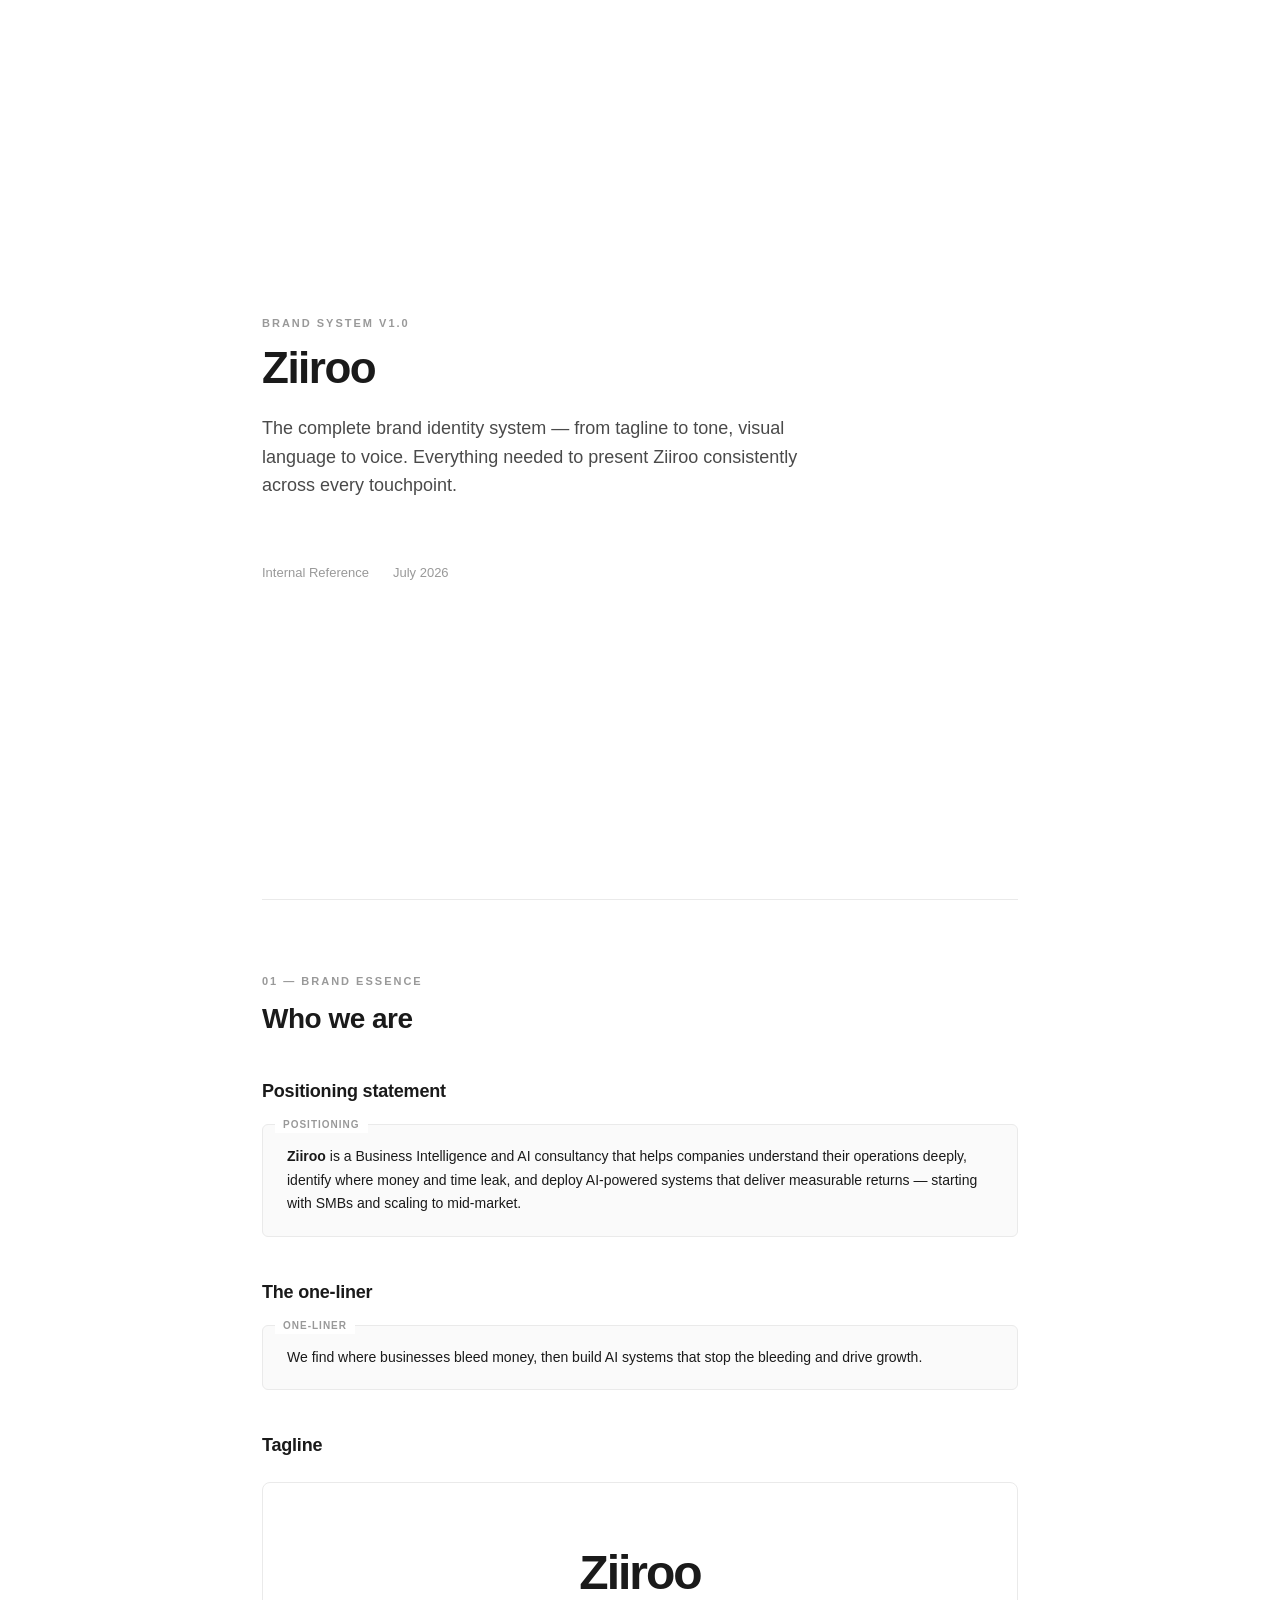
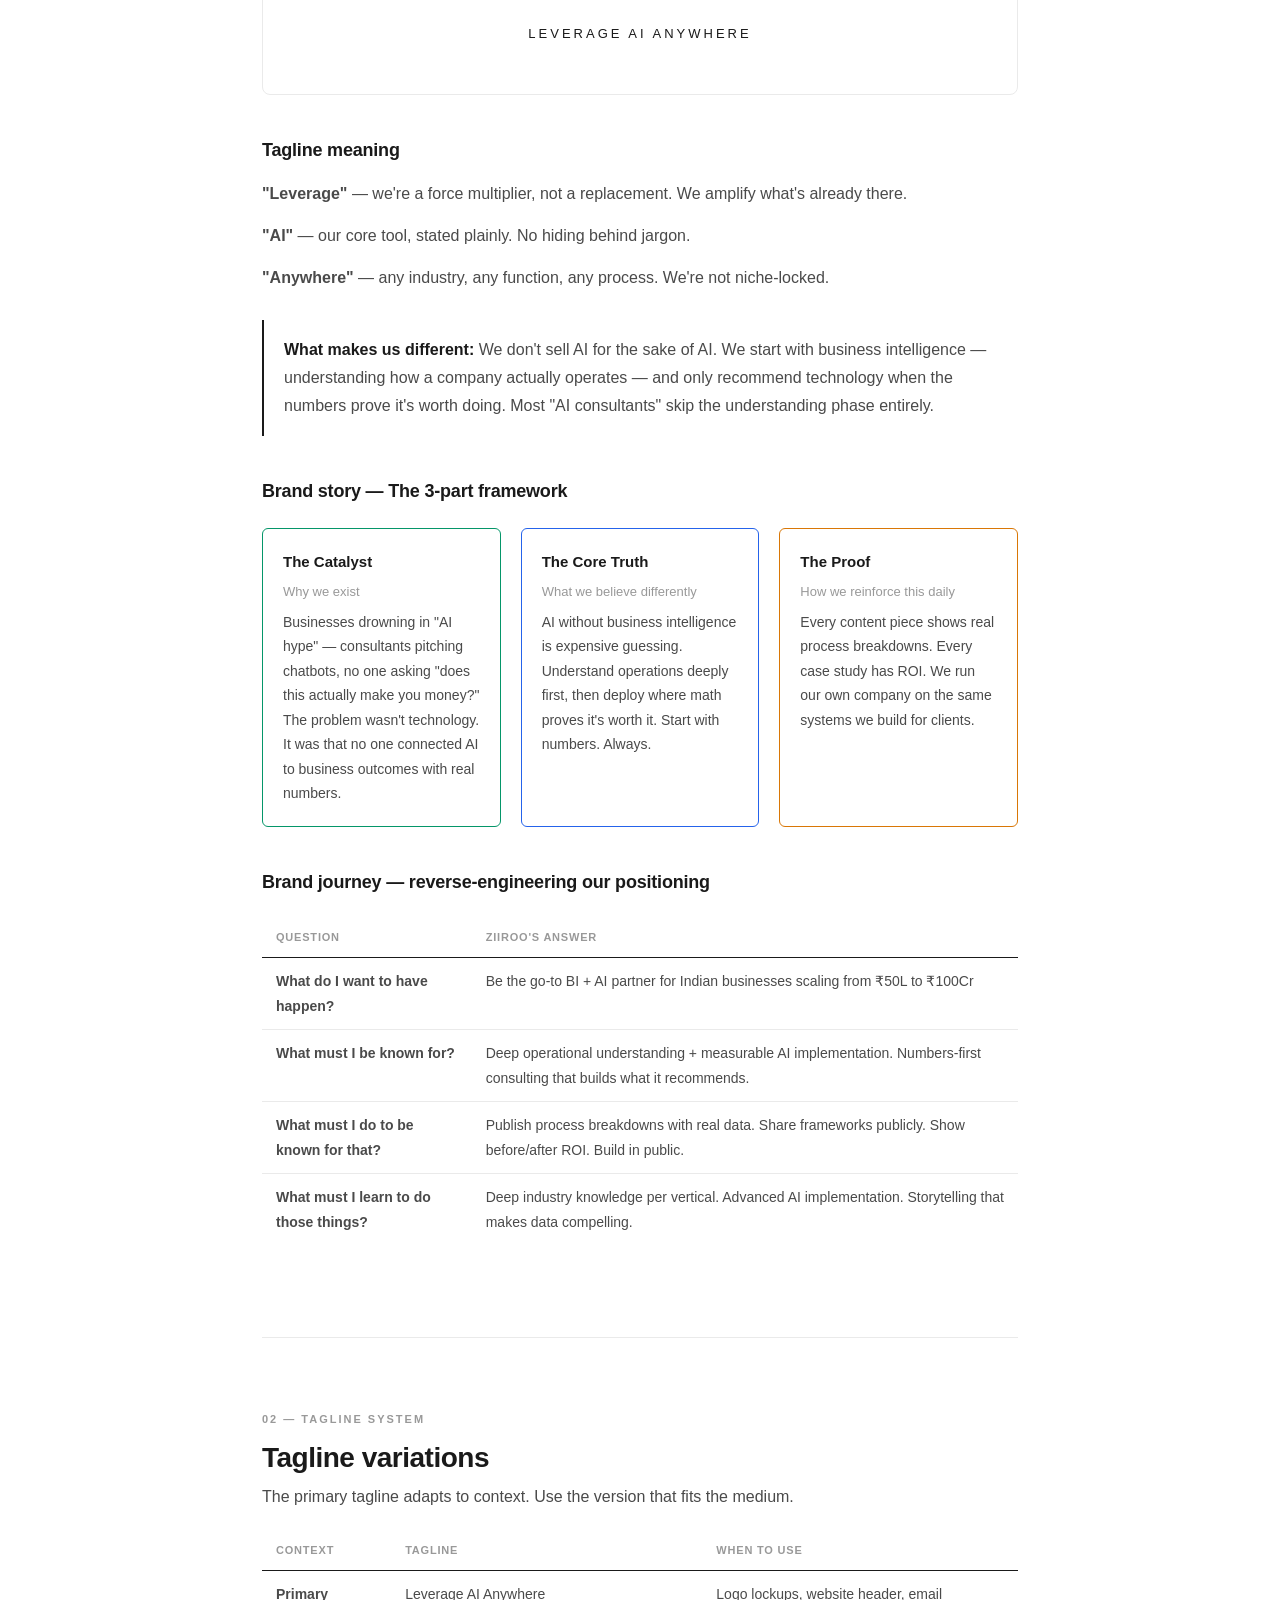
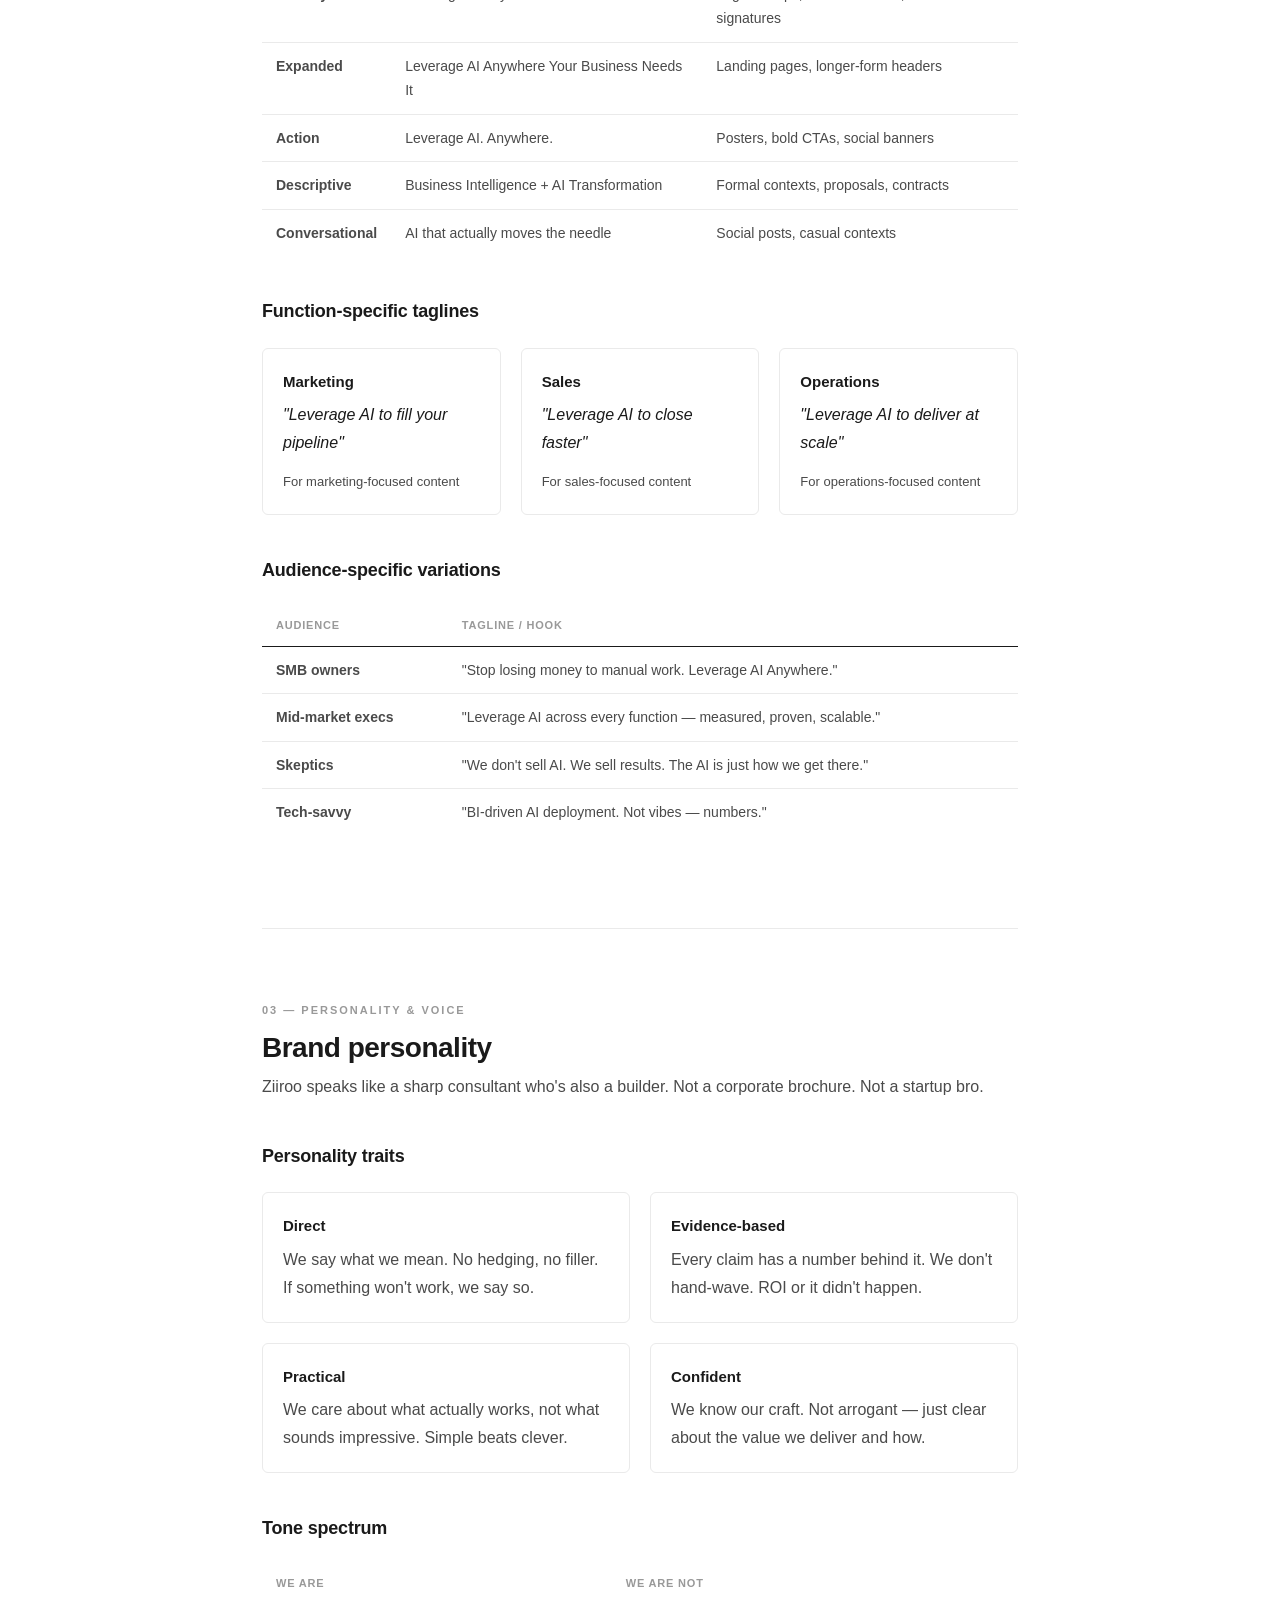
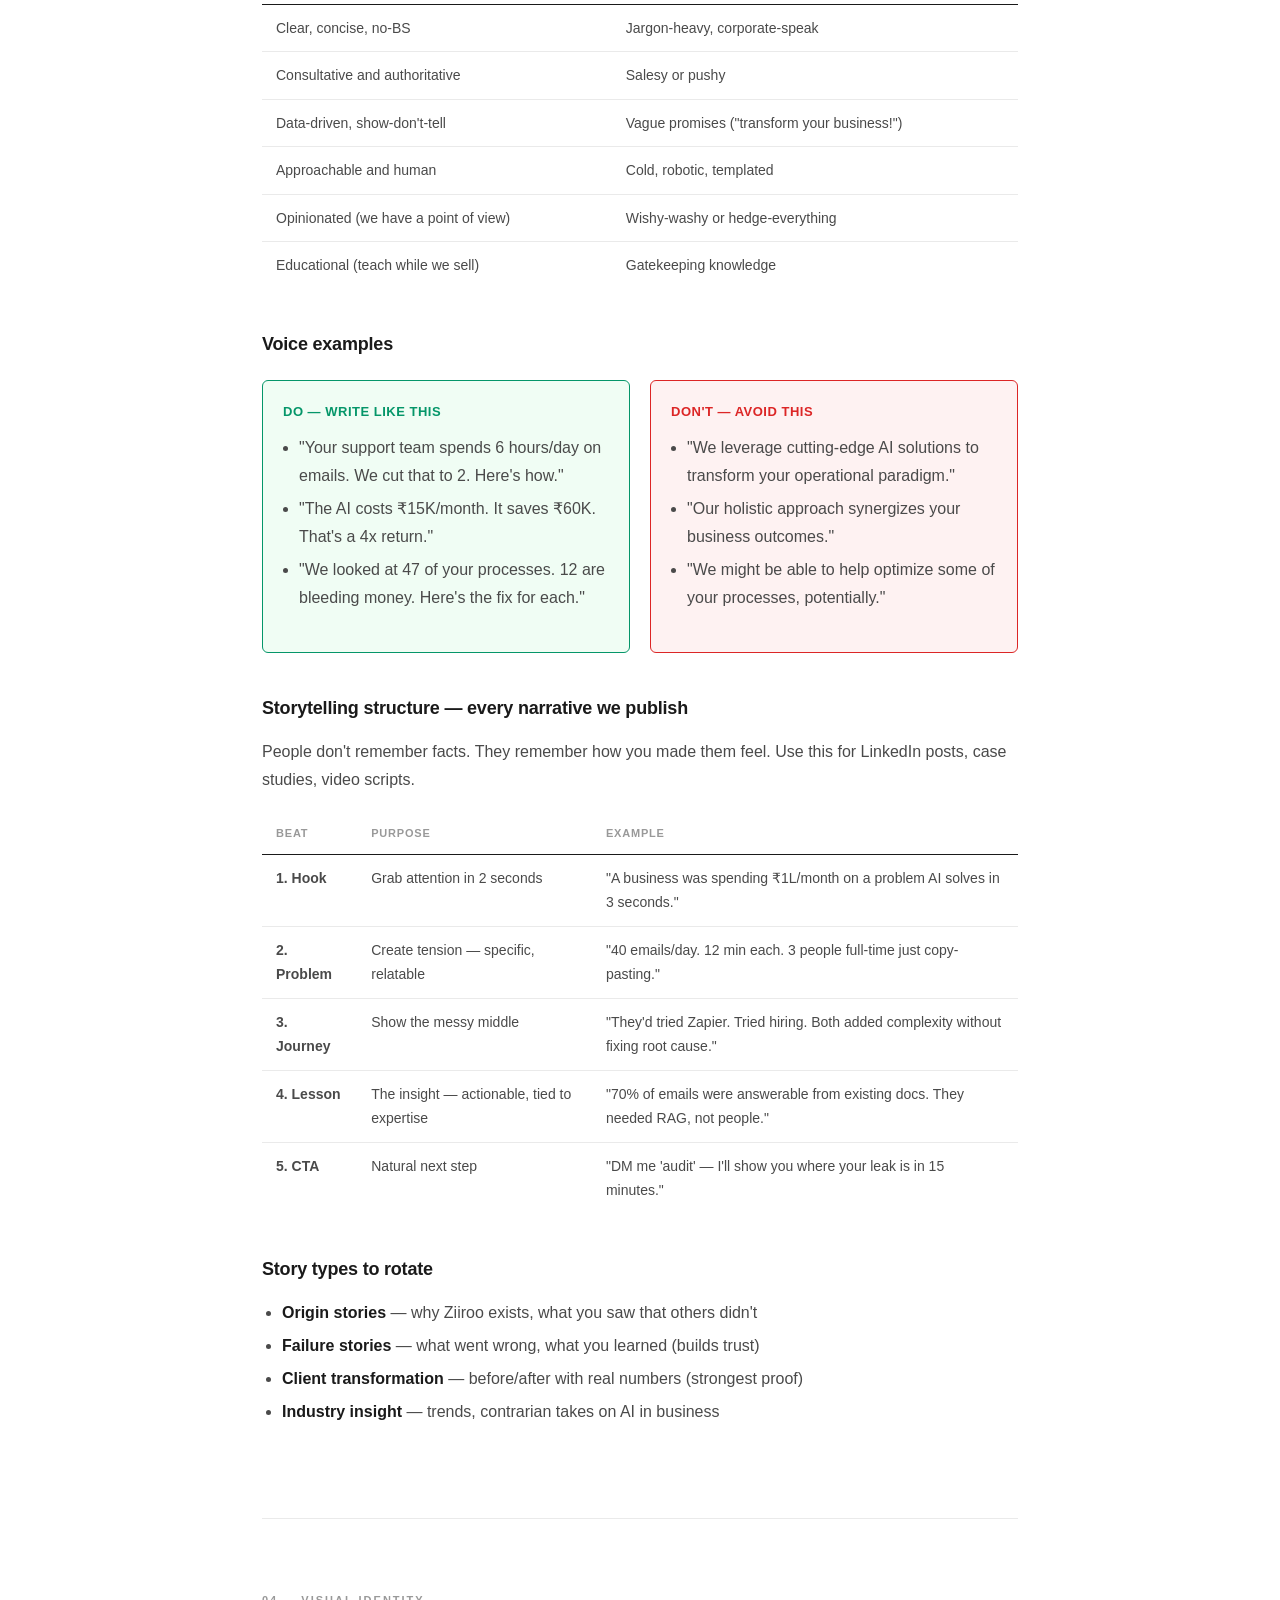
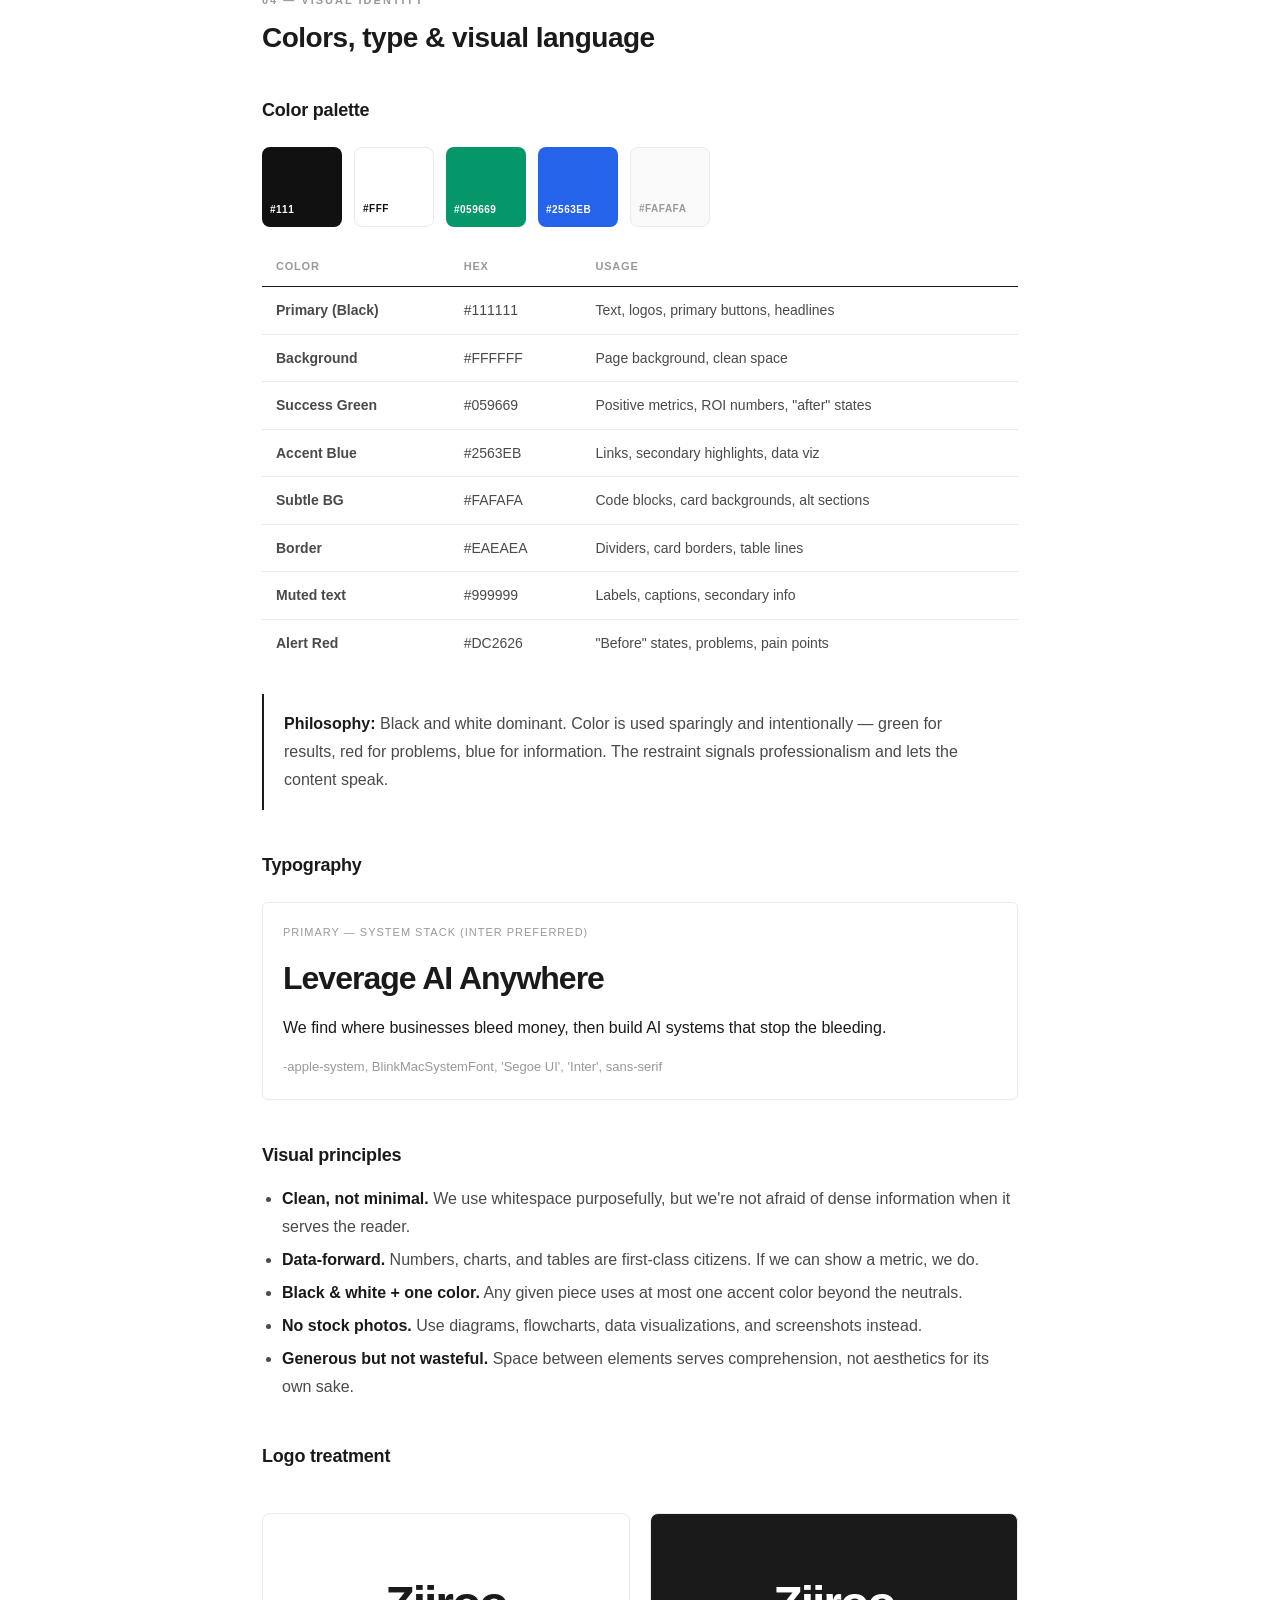
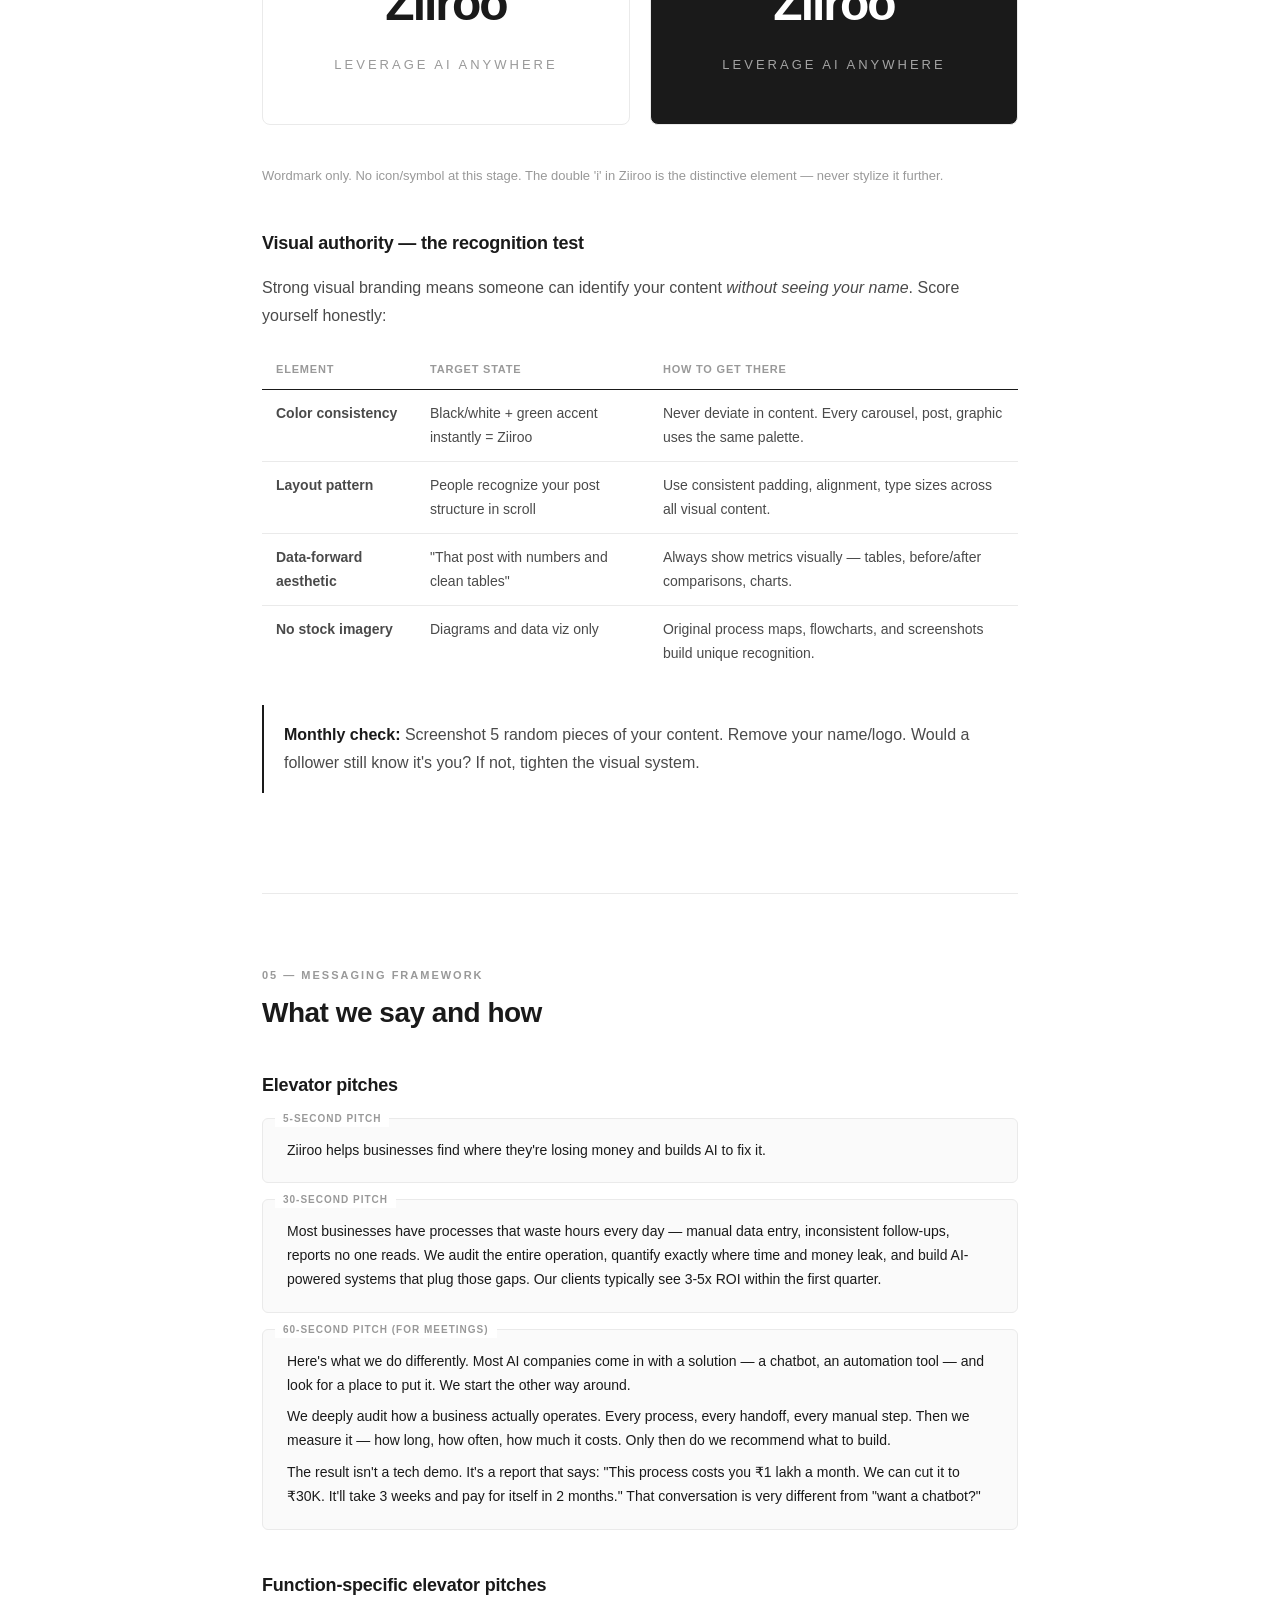
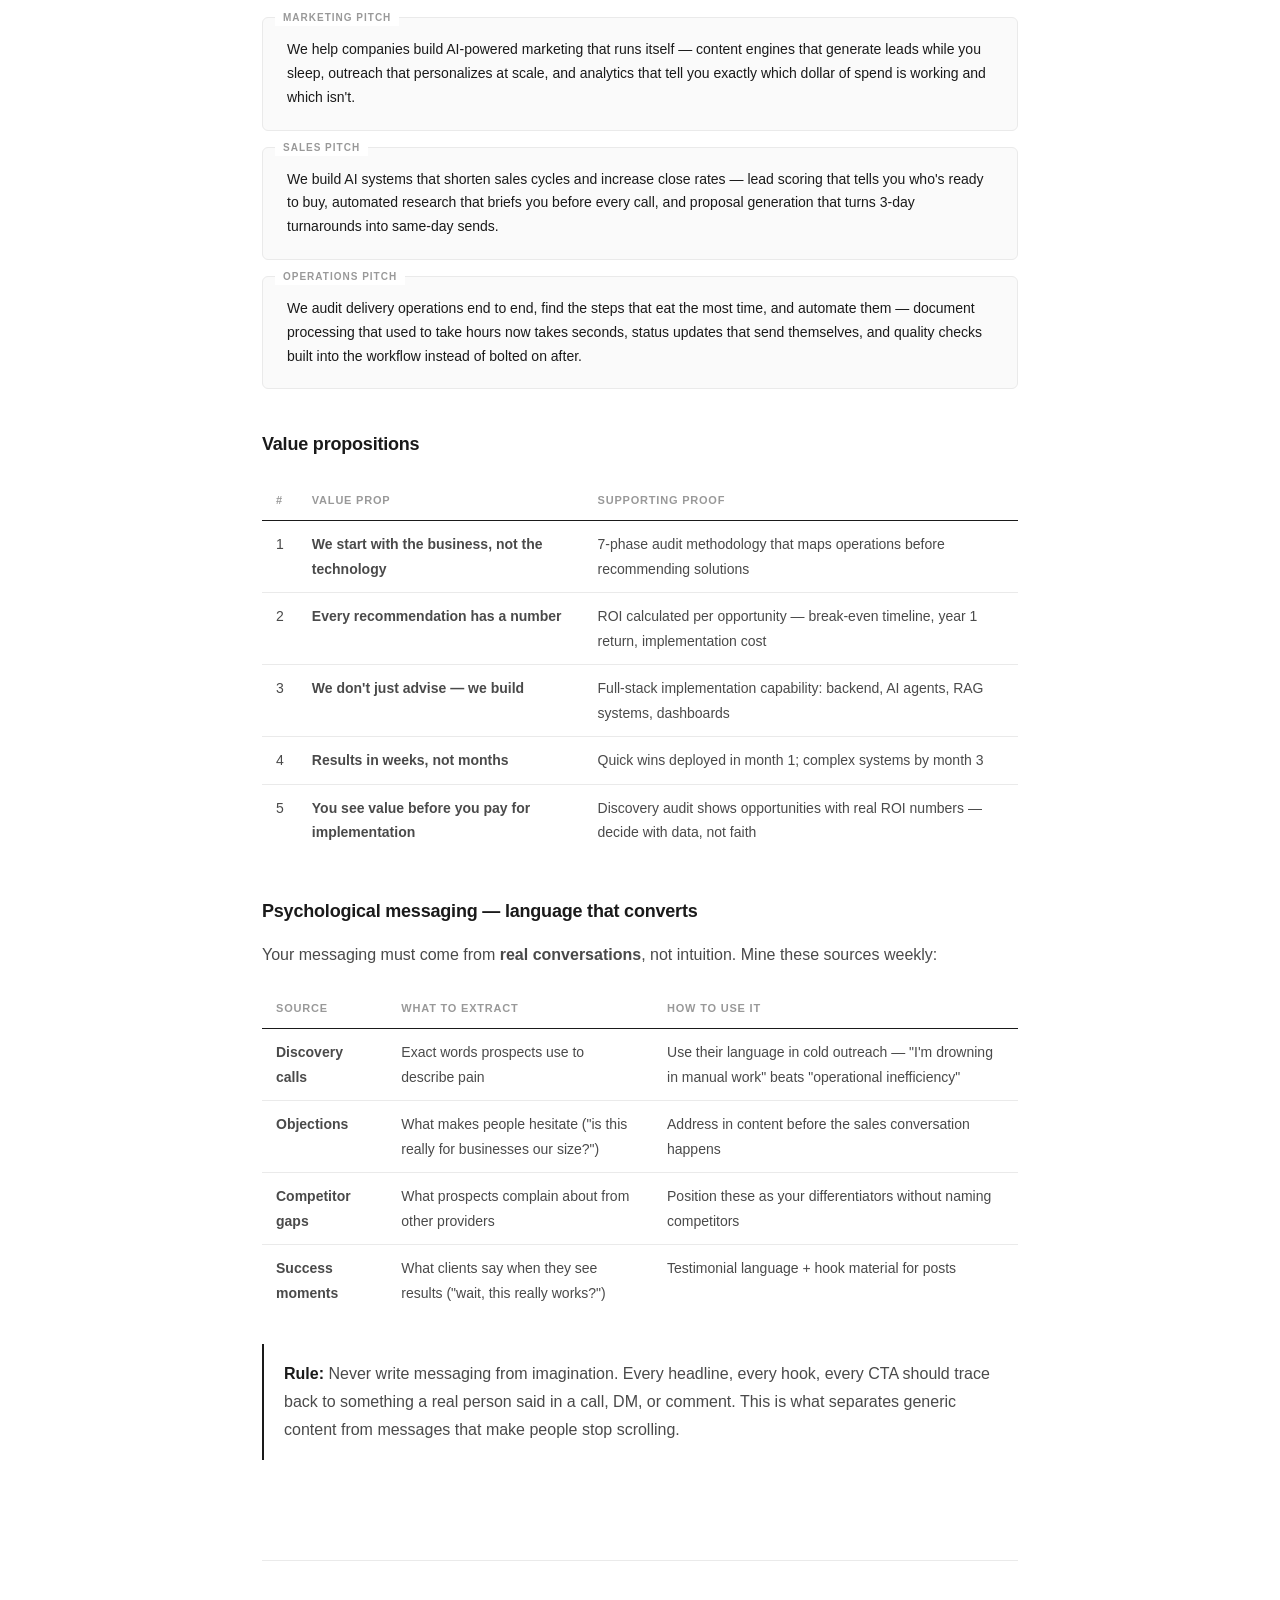
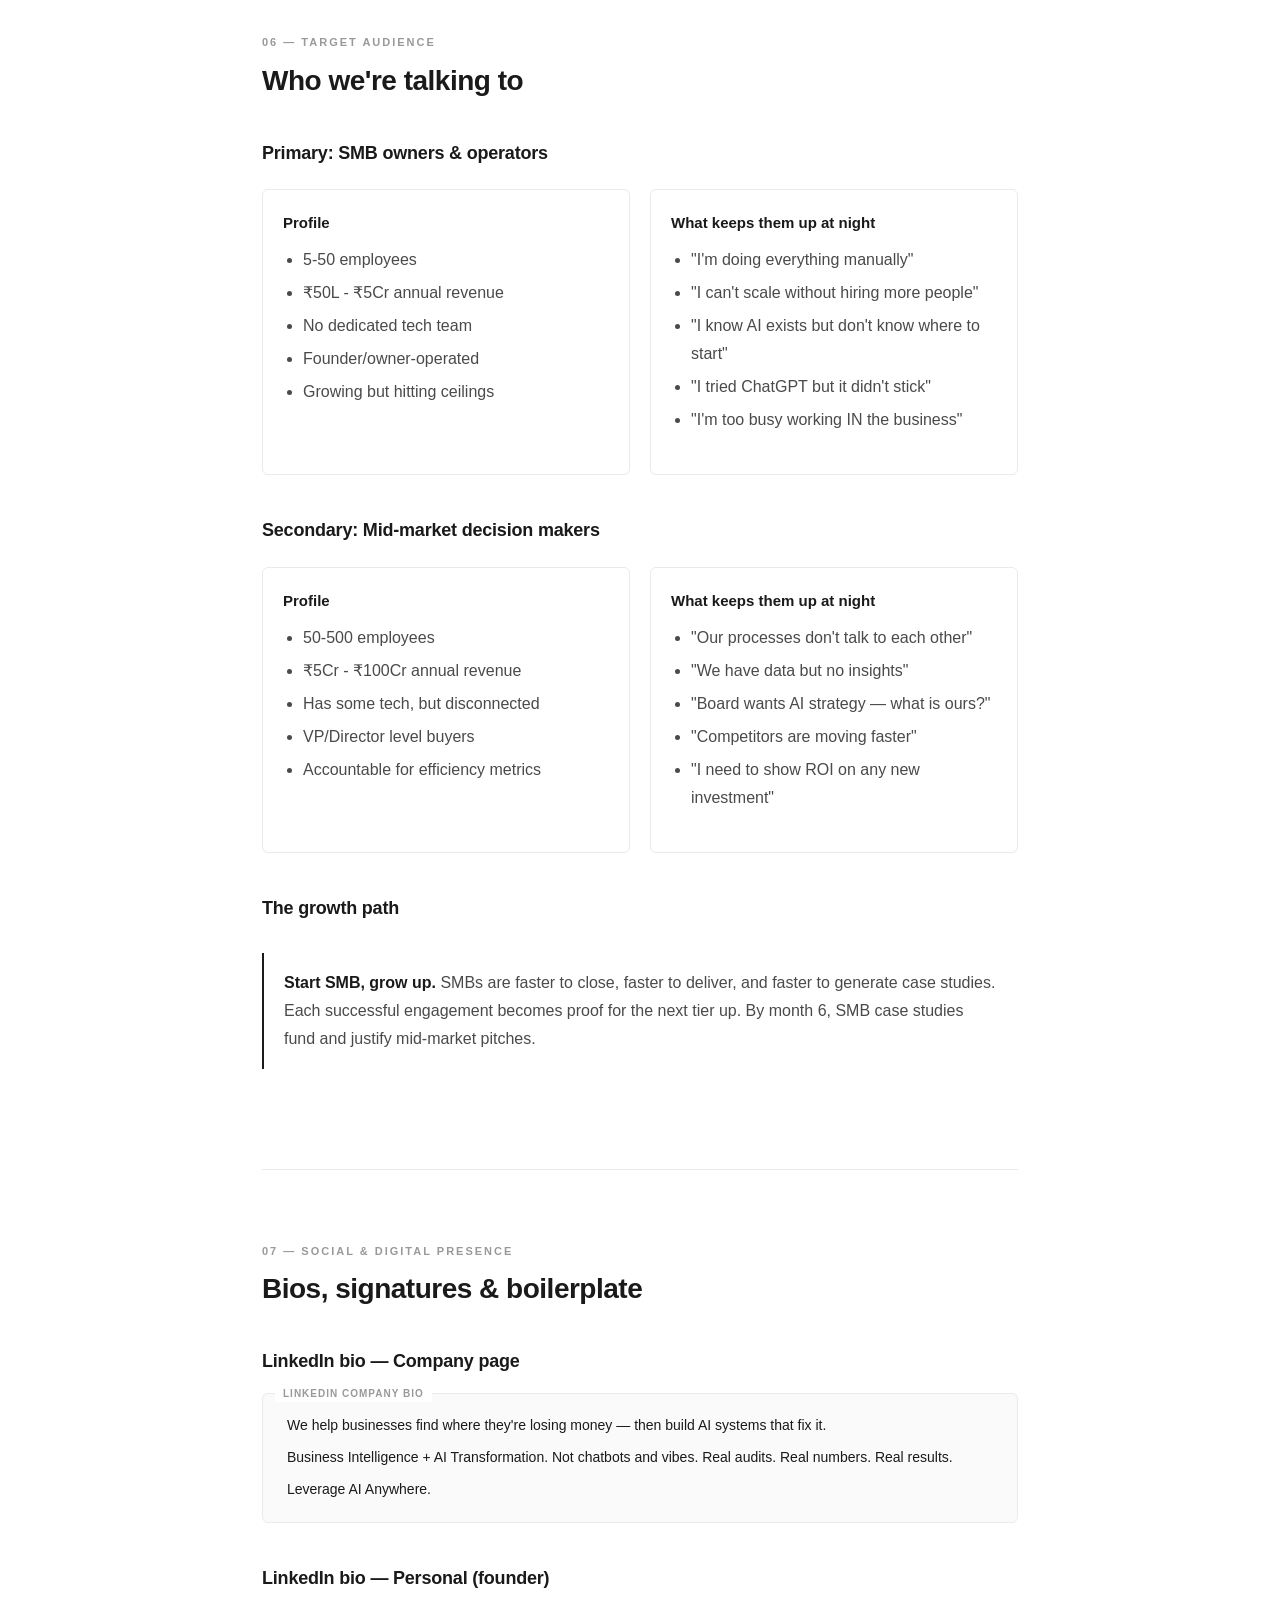
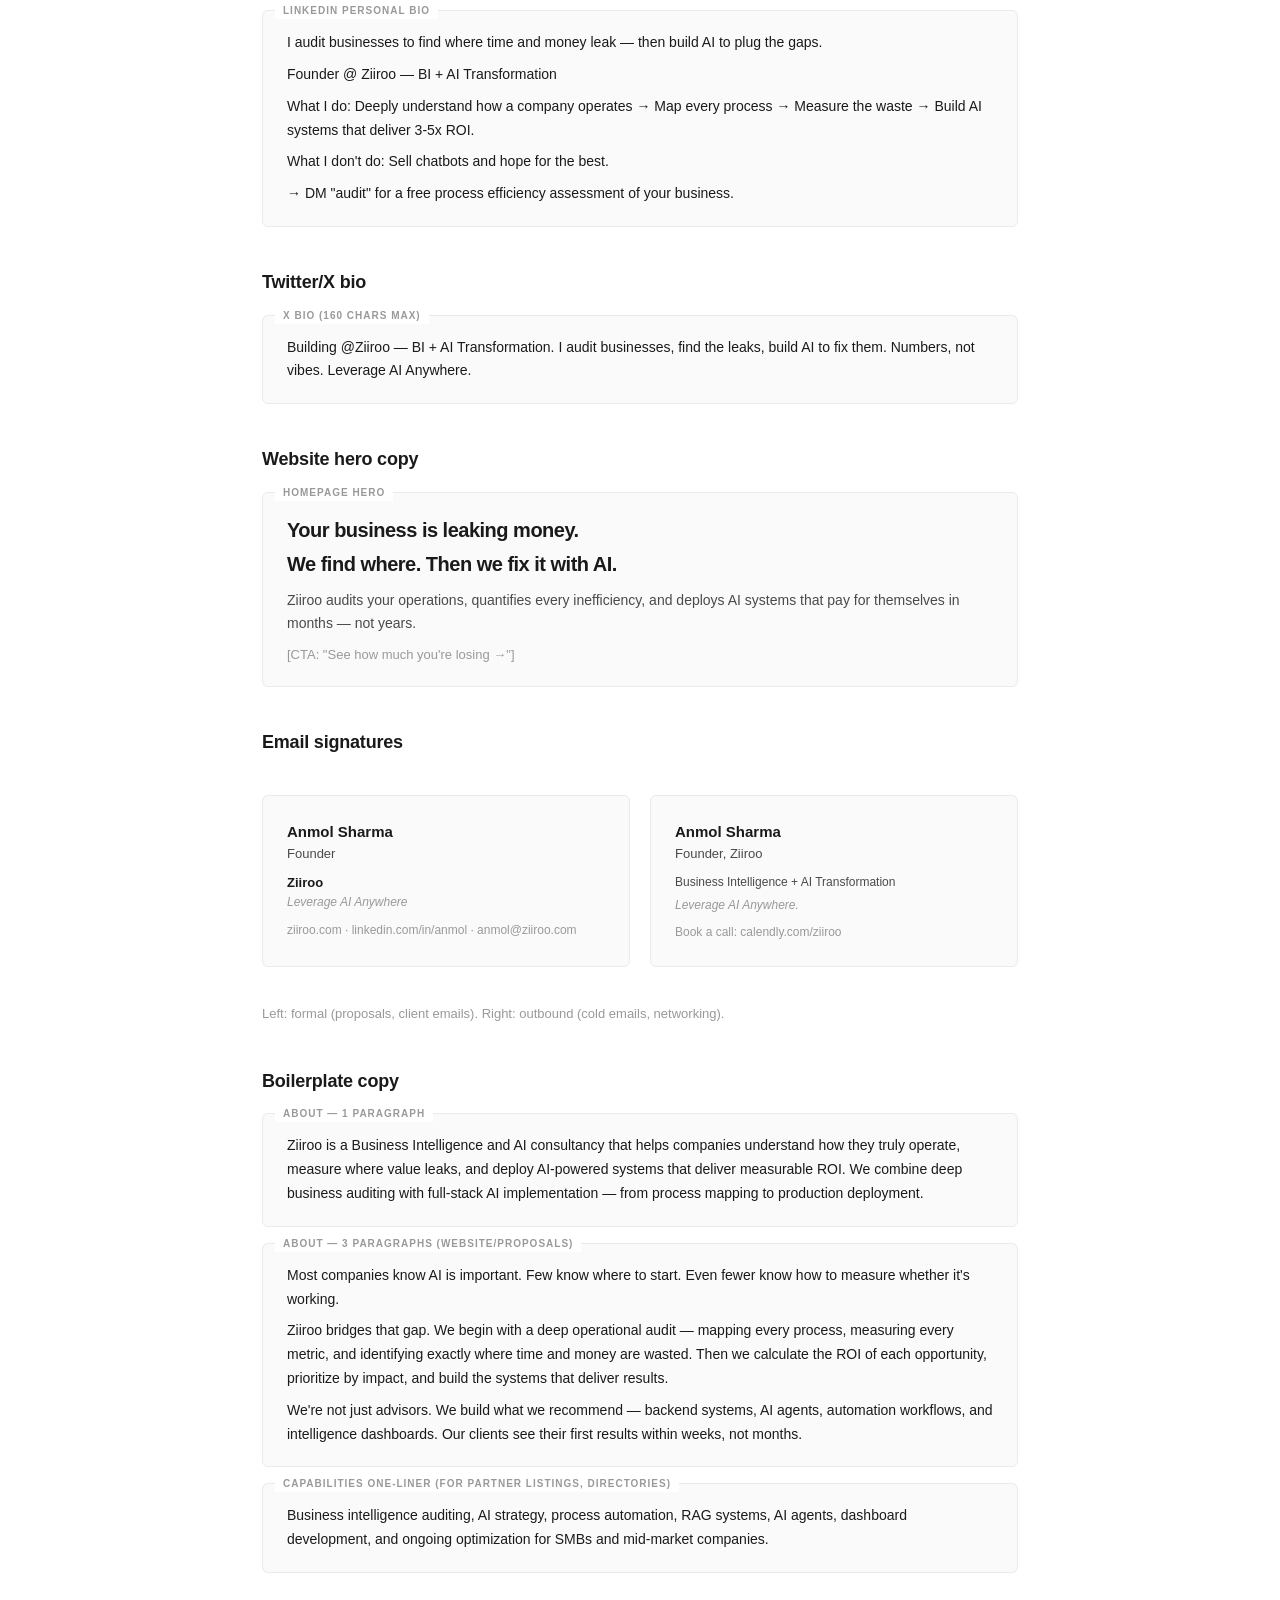
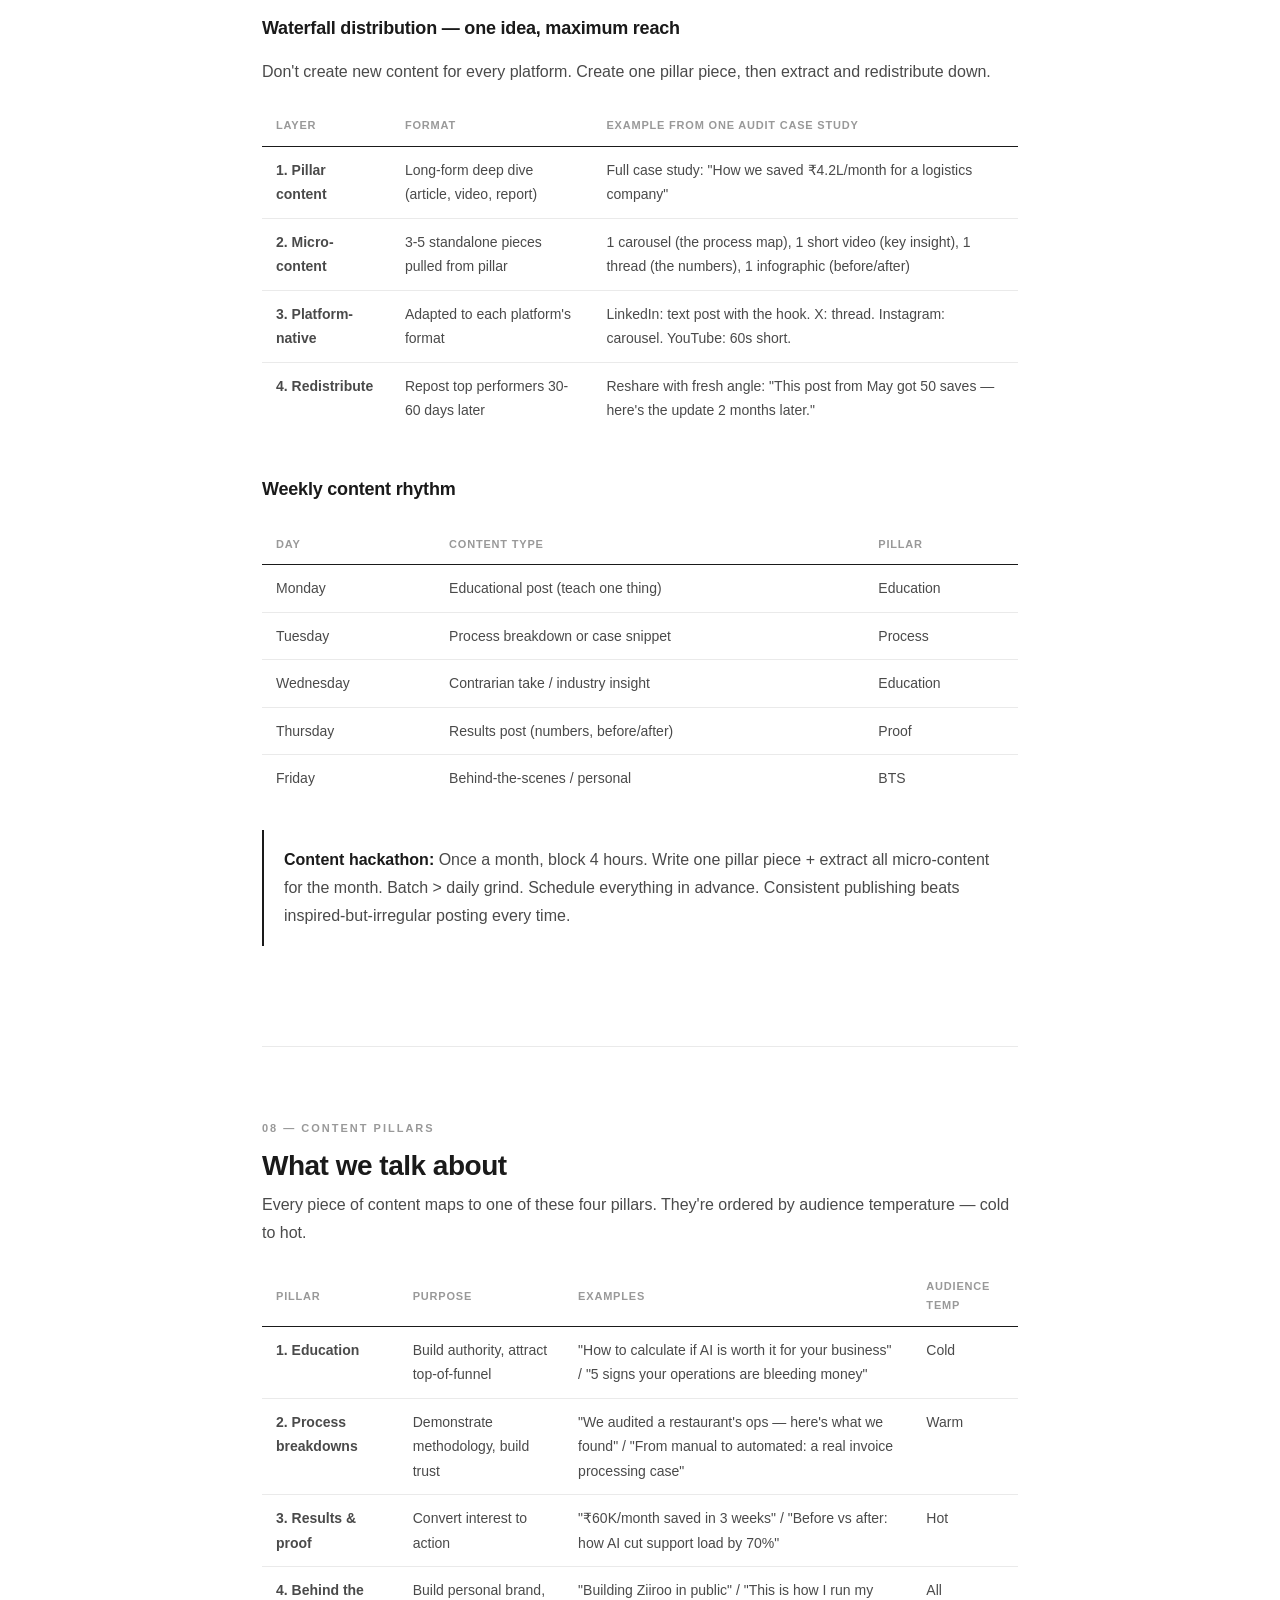
==== commit 5ab4e838: "scs" ====
--- a/brand-system.html
+++ b/brand-system.html
@@ -233,6 +233,38 @@
     <div class="callout">
         <p><strong>What makes us different:</strong> We don't sell AI for the sake of AI. We start with business intelligence — understanding how a company actually operates — and only recommend technology when the numbers prove it's worth doing. Most "AI consultants" skip the understanding phase entirely.</p>
     </div>
+
+    <h3>Brand story — The 3-part framework</h3>
+    <div class="grid-3">
+        <div class="grid-item" style="border-color: var(--green);">
+            <h4 style="margin-top:0;">The Catalyst</h4>
+            <p style="font-size:13px; color:var(--fg-muted); margin-bottom:6px;">Why we exist</p>
+            <p style="font-size:14px; margin-bottom:0;">Businesses drowning in "AI hype" — consultants pitching chatbots, no one asking "does this actually make you money?" The problem wasn't technology. It was that no one connected AI to business outcomes with real numbers.</p>
+        </div>
+        <div class="grid-item" style="border-color: var(--blue);">
+            <h4 style="margin-top:0;">The Core Truth</h4>
+            <p style="font-size:13px; color:var(--fg-muted); margin-bottom:6px;">What we believe differently</p>
+            <p style="font-size:14px; margin-bottom:0;">AI without business intelligence is expensive guessing. Understand operations deeply first, then deploy where math proves it's worth it. Start with numbers. Always.</p>
+        </div>
+        <div class="grid-item" style="border-color: var(--orange);">
+            <h4 style="margin-top:0;">The Proof</h4>
+            <p style="font-size:13px; color:var(--fg-muted); margin-bottom:6px;">How we reinforce this daily</p>
+            <p style="font-size:14px; margin-bottom:0;">Every content piece shows real process breakdowns. Every case study has ROI. We run our own company on the same systems we build for clients.</p>
+        </div>
+    </div>
+
+    <h3>Brand journey — reverse-engineering our positioning</h3>
+    <table>
+        <thead>
+            <tr><th>Question</th><th>Ziiroo's answer</th></tr>
+        </thead>
+        <tbody>
+            <tr><td><strong>What do I want to have happen?</strong></td><td>Be the go-to BI + AI partner for Indian businesses scaling from ₹50L to ₹100Cr</td></tr>
+            <tr><td><strong>What must I be known for?</strong></td><td>Deep operational understanding + measurable AI implementation. Numbers-first consulting that builds what it recommends.</td></tr>
+            <tr><td><strong>What must I do to be known for that?</strong></td><td>Publish process breakdowns with real data. Share frameworks publicly. Show before/after ROI. Build in public.</td></tr>
+            <tr><td><strong>What must I learn to do those things?</strong></td><td>Deep industry knowledge per vertical. Advanced AI implementation. Storytelling that makes data compelling.</td></tr>
+        </tbody>
+    </table>
 </div>
 
 <!-- 2. TAGLINE SYSTEM -->
@@ -347,6 +379,29 @@
             </ul>
         </div>
     </div>
+
+    <h3>Storytelling structure — every narrative we publish</h3>
+    <p>People don't remember facts. They remember how you made them feel. Use this for LinkedIn posts, case studies, video scripts.</p>
+    <table>
+        <thead>
+            <tr><th>Beat</th><th>Purpose</th><th>Example</th></tr>
+        </thead>
+        <tbody>
+            <tr><td><strong>1. Hook</strong></td><td>Grab attention in 2 seconds</td><td>"A business was spending ₹1L/month on a problem AI solves in 3 seconds."</td></tr>
+            <tr><td><strong>2. Problem</strong></td><td>Create tension — specific, relatable</td><td>"40 emails/day. 12 min each. 3 people full-time just copy-pasting."</td></tr>
+            <tr><td><strong>3. Journey</strong></td><td>Show the messy middle</td><td>"They'd tried Zapier. Tried hiring. Both added complexity without fixing root cause."</td></tr>
+            <tr><td><strong>4. Lesson</strong></td><td>The insight — actionable, tied to expertise</td><td>"70% of emails were answerable from existing docs. They needed RAG, not people."</td></tr>
+            <tr><td><strong>5. CTA</strong></td><td>Natural next step</td><td>"DM me 'audit' — I'll show you where your leak is in 15 minutes."</td></tr>
+        </tbody>
+    </table>
+
+    <h3>Story types to rotate</h3>
+    <ul>
+        <li><strong>Origin stories</strong> — why Ziiroo exists, what you saw that others didn't</li>
+        <li><strong>Failure stories</strong> — what went wrong, what you learned (builds trust)</li>
+        <li><strong>Client transformation</strong> — before/after with real numbers (strongest proof)</li>
+        <li><strong>Industry insight</strong> — trends, contrarian takes on AI in business</li>
+    </ul>
 </div>
 
 <!-- 4. VISUAL IDENTITY -->
@@ -422,6 +477,23 @@
         </div>
     </div>
     <p style="font-size:13px; color:var(--fg-muted);">Wordmark only. No icon/symbol at this stage. The double 'i' in Ziiroo is the distinctive element — never stylize it further.</p>
+
+    <h3>Visual authority — the recognition test</h3>
+    <p>Strong visual branding means someone can identify your content <em>without seeing your name</em>. Score yourself honestly:</p>
+    <table>
+        <thead>
+            <tr><th>Element</th><th>Target state</th><th>How to get there</th></tr>
+        </thead>
+        <tbody>
+            <tr><td><strong>Color consistency</strong></td><td>Black/white + green accent instantly = Ziiroo</td><td>Never deviate in content. Every carousel, post, graphic uses the same palette.</td></tr>
+            <tr><td><strong>Layout pattern</strong></td><td>People recognize your post structure in scroll</td><td>Use consistent padding, alignment, type sizes across all visual content.</td></tr>
+            <tr><td><strong>Data-forward aesthetic</strong></td><td>"That post with numbers and clean tables"</td><td>Always show metrics visually — tables, before/after comparisons, charts.</td></tr>
+            <tr><td><strong>No stock imagery</strong></td><td>Diagrams and data viz only</td><td>Original process maps, flowcharts, and screenshots build unique recognition.</td></tr>
+        </tbody>
+    </table>
+    <div class="callout">
+        <p><strong>Monthly check:</strong> Screenshot 5 random pieces of your content. Remove your name/logo. Would a follower still know it's you? If not, tighten the visual system.</p>
+    </div>
 </div>
 
 <!-- 5. MESSAGING FRAMEWORK -->
@@ -472,6 +544,23 @@
             <tr><td>5</td><td><strong>You see value before you pay for implementation</strong></td><td>Discovery audit shows opportunities with real ROI numbers — decide with data, not faith</td></tr>
         </tbody>
     </table>
+
+    <h3>Psychological messaging — language that converts</h3>
+    <p>Your messaging must come from <strong>real conversations</strong>, not intuition. Mine these sources weekly:</p>
+    <table>
+        <thead>
+            <tr><th>Source</th><th>What to extract</th><th>How to use it</th></tr>
+        </thead>
+        <tbody>
+            <tr><td><strong>Discovery calls</strong></td><td>Exact words prospects use to describe pain</td><td>Use their language in cold outreach — "I'm drowning in manual work" beats "operational inefficiency"</td></tr>
+            <tr><td><strong>Objections</strong></td><td>What makes people hesitate ("is this really for businesses our size?")</td><td>Address in content before the sales conversation happens</td></tr>
+            <tr><td><strong>Competitor gaps</strong></td><td>What prospects complain about from other providers</td><td>Position these as your differentiators without naming competitors</td></tr>
+            <tr><td><strong>Success moments</strong></td><td>What clients say when they see results ("wait, this really works?")</td><td>Testimonial language + hook material for posts</td></tr>
+        </tbody>
+    </table>
+    <div class="callout">
+        <p><strong>Rule:</strong> Never write messaging from imagination. Every headline, every hook, every CTA should trace back to something a real person said in a call, DM, or comment. This is what separates generic content from messages that make people stop scrolling.</p>
+    </div>
 </div>
 
 <!-- 6. TARGET AUDIENCE -->
@@ -599,6 +688,37 @@
 
     <div class="copy-block" data-label="Capabilities one-liner (for partner listings, directories)">
         <p>Business intelligence auditing, AI strategy, process automation, RAG systems, AI agents, dashboard development, and ongoing optimization for SMBs and mid-market companies.</p>
+    </div>
+
+    <h3>Waterfall distribution — one idea, maximum reach</h3>
+    <p>Don't create new content for every platform. Create one pillar piece, then extract and redistribute down.</p>
+    <table>
+        <thead>
+            <tr><th>Layer</th><th>Format</th><th>Example from one audit case study</th></tr>
+        </thead>
+        <tbody>
+            <tr><td><strong>1. Pillar content</strong></td><td>Long-form deep dive (article, video, report)</td><td>Full case study: "How we saved ₹4.2L/month for a logistics company"</td></tr>
+            <tr><td><strong>2. Micro-content</strong></td><td>3-5 standalone pieces pulled from pillar</td><td>1 carousel (the process map), 1 short video (key insight), 1 thread (the numbers), 1 infographic (before/after)</td></tr>
+            <tr><td><strong>3. Platform-native</strong></td><td>Adapted to each platform's format</td><td>LinkedIn: text post with the hook. X: thread. Instagram: carousel. YouTube: 60s short.</td></tr>
+            <tr><td><strong>4. Redistribute</strong></td><td>Repost top performers 30-60 days later</td><td>Reshare with fresh angle: "This post from May got 50 saves — here's the update 2 months later."</td></tr>
+        </tbody>
+    </table>
+
+    <h3>Weekly content rhythm</h3>
+    <table>
+        <thead>
+            <tr><th>Day</th><th>Content type</th><th>Pillar</th></tr>
+        </thead>
+        <tbody>
+            <tr><td>Monday</td><td>Educational post (teach one thing)</td><td>Education</td></tr>
+            <tr><td>Tuesday</td><td>Process breakdown or case snippet</td><td>Process</td></tr>
+            <tr><td>Wednesday</td><td>Contrarian take / industry insight</td><td>Education</td></tr>
+            <tr><td>Thursday</td><td>Results post (numbers, before/after)</td><td>Proof</td></tr>
+            <tr><td>Friday</td><td>Behind-the-scenes / personal</td><td>BTS</td></tr>
+        </tbody>
+    </table>
+    <div class="callout">
+        <p><strong>Content hackathon:</strong> Once a month, block 4 hours. Write one pillar piece + extract all micro-content for the month. Batch > daily grind. Schedule everything in advance. Consistent publishing beats inspired-but-irregular posting every time.</p>
     </div>
 </div>
 
@@ -643,6 +763,22 @@
     <div class="callout">
         <p><strong>The 4-1-1 rule:</strong> For every 6 posts — 4 educational, 1 case study/proof, 1 personal/behind-the-scenes. Never more than 1 in 6 that asks for something (CTA, book a call, etc).</p>
     </div>
+
+    <h3>Pillar → micro-content extraction</h3>
+    <p>Every long-form piece should generate 5-10 standalone micro-pieces. Here's the extraction framework:</p>
+    <table>
+        <thead>
+            <tr><th>From this section of a pillar piece</th><th>Extract</th><th>Format</th></tr>
+        </thead>
+        <tbody>
+            <tr><td>The opening hook / core insight</td><td>Standalone post with the single most surprising stat or claim</td><td>Text post, quote graphic</td></tr>
+            <tr><td>The process/methodology shown</td><td>Step-by-step carousel or infographic</td><td>Carousel (5-8 slides), thread</td></tr>
+            <tr><td>The before/after data</td><td>Comparison graphic or short video</td><td>Image post, reel/short</td></tr>
+            <tr><td>A counter-intuitive lesson</td><td>Hot-take post that invites debate</td><td>Text post, poll</td></tr>
+            <tr><td>The tactical advice / framework</td><td>"How to" micro-guide</td><td>Carousel, thread, or newsletter section</td></tr>
+        </tbody>
+    </table>
+    <p style="font-size:13px; color:var(--fg-muted);">One monthly case study = 5+ LinkedIn posts, 2-3 carousels, 1 video script, and 3-5 tweets. Never start from zero.</p>
 </div>
 
 <!-- 9. LANGUAGE TOOLKIT -->
@@ -680,6 +816,18 @@
             <tr><td><s>Solutions</s> (standalone)</td><td>Systems · Tools · What we build</td><td>"Solutions" is the #1 word that says nothing</td></tr>
         </tbody>
     </table>
+
+    <h3>Messaging precision — mining real language</h3>
+    <p>The best copy doesn't come from brainstorming. It comes from logging what real people say. Maintain a running "swipe file" from these sources:</p>
+    <ul>
+        <li><strong>Sales call objections</strong> — log every "but..." and "what if..." verbatim. These become FAQ content and objection-handling posts.</li>
+        <li><strong>Client success reactions</strong> — exact words people use when they see results ("I didn't expect it to work this fast"). These become testimonials and hooks.</li>
+        <li><strong>DMs and comments</strong> — questions people ask on your content tell you what to write next. If 3 people ask the same thing, it's your next post.</li>
+        <li><strong>Competitor reviews</strong> — complaints about other AI/consulting providers = your positioning advantage.</li>
+    </ul>
+    <div class="callout">
+        <p><strong>Weekly habit:</strong> After every call, note 1-2 phrases verbatim. After a month, you'll have 20+ hooks that sound human because they ARE human. This is your unfair advantage over competitors writing from templates.</p>
+    </div>
 </div>
 
 <!-- 10. OUTREACH TEMPLATES -->
@@ -726,6 +874,21 @@
         <p>Let me know if you want to move forward or have questions.</p>
         <p>— Anmol<br>Ziiroo · Leverage AI Anywhere</p>
     </div>
+
+    <h3>Attribution — know what's actually working</h3>
+    <p>Every outreach channel needs tracking so you know where leads come from. Without this, you'll over-invest in what feels productive and under-invest in what's actually converting.</p>
+    <table>
+        <thead>
+            <tr><th>Channel</th><th>Tracking method</th><th>What to measure</th></tr>
+        </thead>
+        <tbody>
+            <tr><td><strong>LinkedIn DMs</strong></td><td>CRM tag on first response</td><td>Response rate, calls booked per 100 DMs</td></tr>
+            <tr><td><strong>Cold email</strong></td><td>UTM links to booking page</td><td>Open rate, reply rate, conversion to call</td></tr>
+            <tr><td><strong>Content (organic)</strong></td><td>"DM me [keyword]" unique CTAs per post</td><td>Which topics/formats generate most inbound</td></tr>
+            <tr><td><strong>Referrals</strong></td><td>"How did you hear about us?" on intake form</td><td>Referral source, deal size from referrals vs cold</td></tr>
+        </tbody>
+    </table>
+    <p style="font-size:13px; color:var(--fg-muted);">Review attribution monthly. Double down on highest-converting channels. Kill what isn't working after 60 days of data.</p>
 </div>
 
 <!-- 11. BRAND RULES -->
@@ -755,6 +918,28 @@
     <div class="callout">
         <p><strong>Before publishing anything, ask:</strong> Could a random AI consultant have written this? If yes, it's too generic. Our content should demonstrate the depth of our methodology — process maps, real numbers, specific frameworks. That's what makes people think "these people actually know what they're doing."</p>
     </div>
+
+    <h3>Leverage stages — where we are and where we're going</h3>
+    <p>Brand building isn't one mode. Recognize which stage you're in and operate accordingly:</p>
+    <table>
+        <thead>
+            <tr><th>Stage</th><th>Focus</th><th>Key metric</th><th>Typical duration</th></tr>
+        </thead>
+        <tbody>
+            <tr><td><strong>1. Creator Operator</strong></td><td>Founder creates all content, runs all delivery. Build proof.</td><td>First 5 case studies with ROI data</td><td>Months 1-6</td></tr>
+            <tr><td><strong>2. Systems Builder</strong></td><td>Templates, SOPs, batched content. First hire/contractor assists.</td><td>Content output doubles without doubling hours</td><td>Months 6-12</td></tr>
+            <tr><td><strong>3. Compounding Infrastructure</strong></td><td>Team runs content machine. Founder focuses on high-leverage: strategy, closing, partnerships.</td><td>Revenue grows while content hours stay flat</td><td>Month 12+</td></tr>
+        </tbody>
+    </table>
+    <p style="font-size:13px; color:var(--fg-muted);">We're in Stage 1. Everything should be optimized for speed of proof — ship fast, measure fast, learn fast. Don't build infrastructure you don't need yet.</p>
+
+    <h3>Operating philosophy — velocity over perfection</h3>
+    <ul>
+        <li><strong>Chaos founder vs. velocity founder:</strong> Chaos = reacting to everything, no systems, burning out. Velocity = clear priorities, batched work, compounding output. Choose velocity.</li>
+        <li><strong>The 80/20 of brand:</strong> 80% of brand impact comes from consistency and frequency. Not from perfect design. Ship imperfect content on schedule > polish one piece forever.</li>
+        <li><strong>Ownership score:</strong> Every brand function (content, distribution, messaging, visuals) needs a clear owner and a system. If it depends on inspiration/mood, it's broken.</li>
+        <li><strong>Bottleneck awareness:</strong> At any time, only ONE thing is the bottleneck to growth. Identify it monthly. Everything else is a distraction. Currently: proof (case studies + published content demonstrating expertise).</li>
+    </ul>
 </div>
 
 <!-- FOOTER -->
@@ -777,7 +962,7 @@
     </table>
 
     <div style="margin-top:56px; padding-top:28px; border-top:1px solid var(--border); font-size:13px; color:var(--fg-muted);">
-        <p style="margin-bottom:4px;">Ziiroo Brand System v1.0</p>
+        <p style="margin-bottom:4px;">Ziiroo Brand System v2.0</p>
         <p style="margin-bottom:4px;">Leverage AI Anywhere.</p>
         <p>July 2026</p>
     </div>
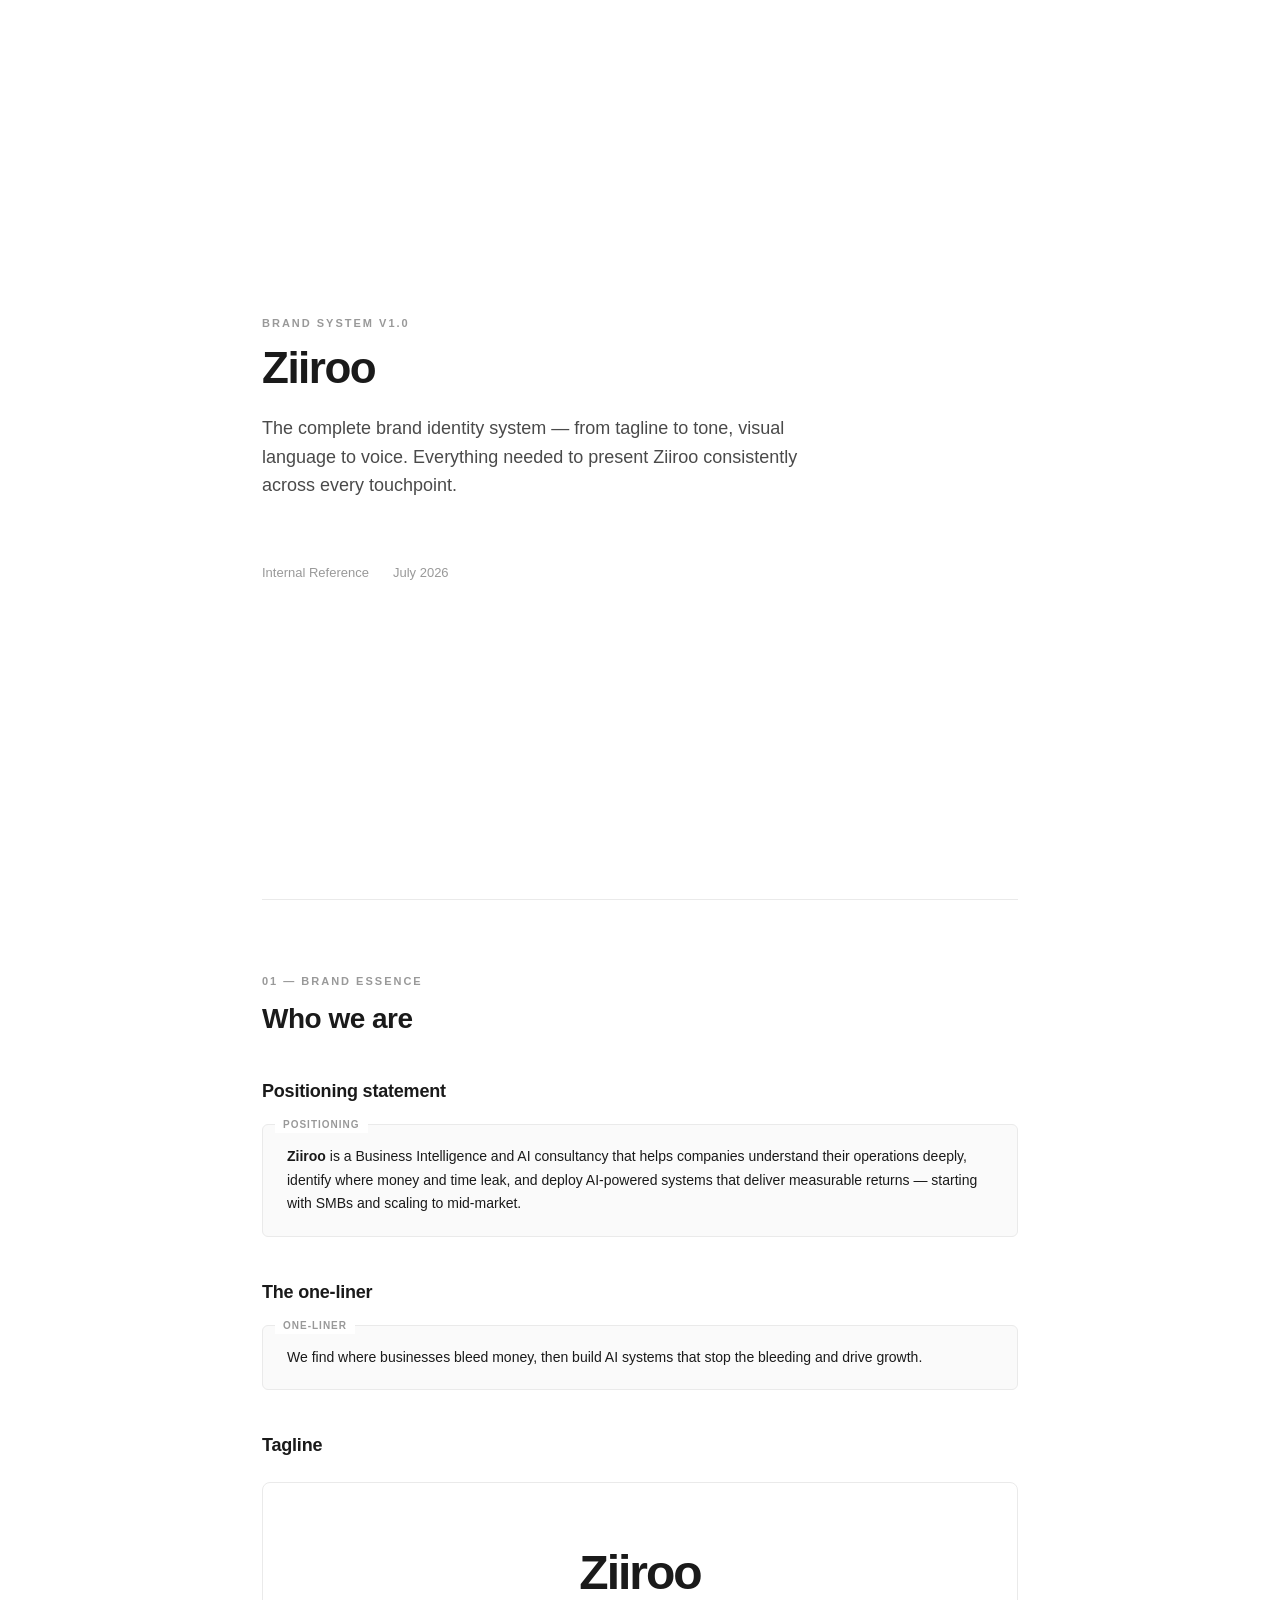
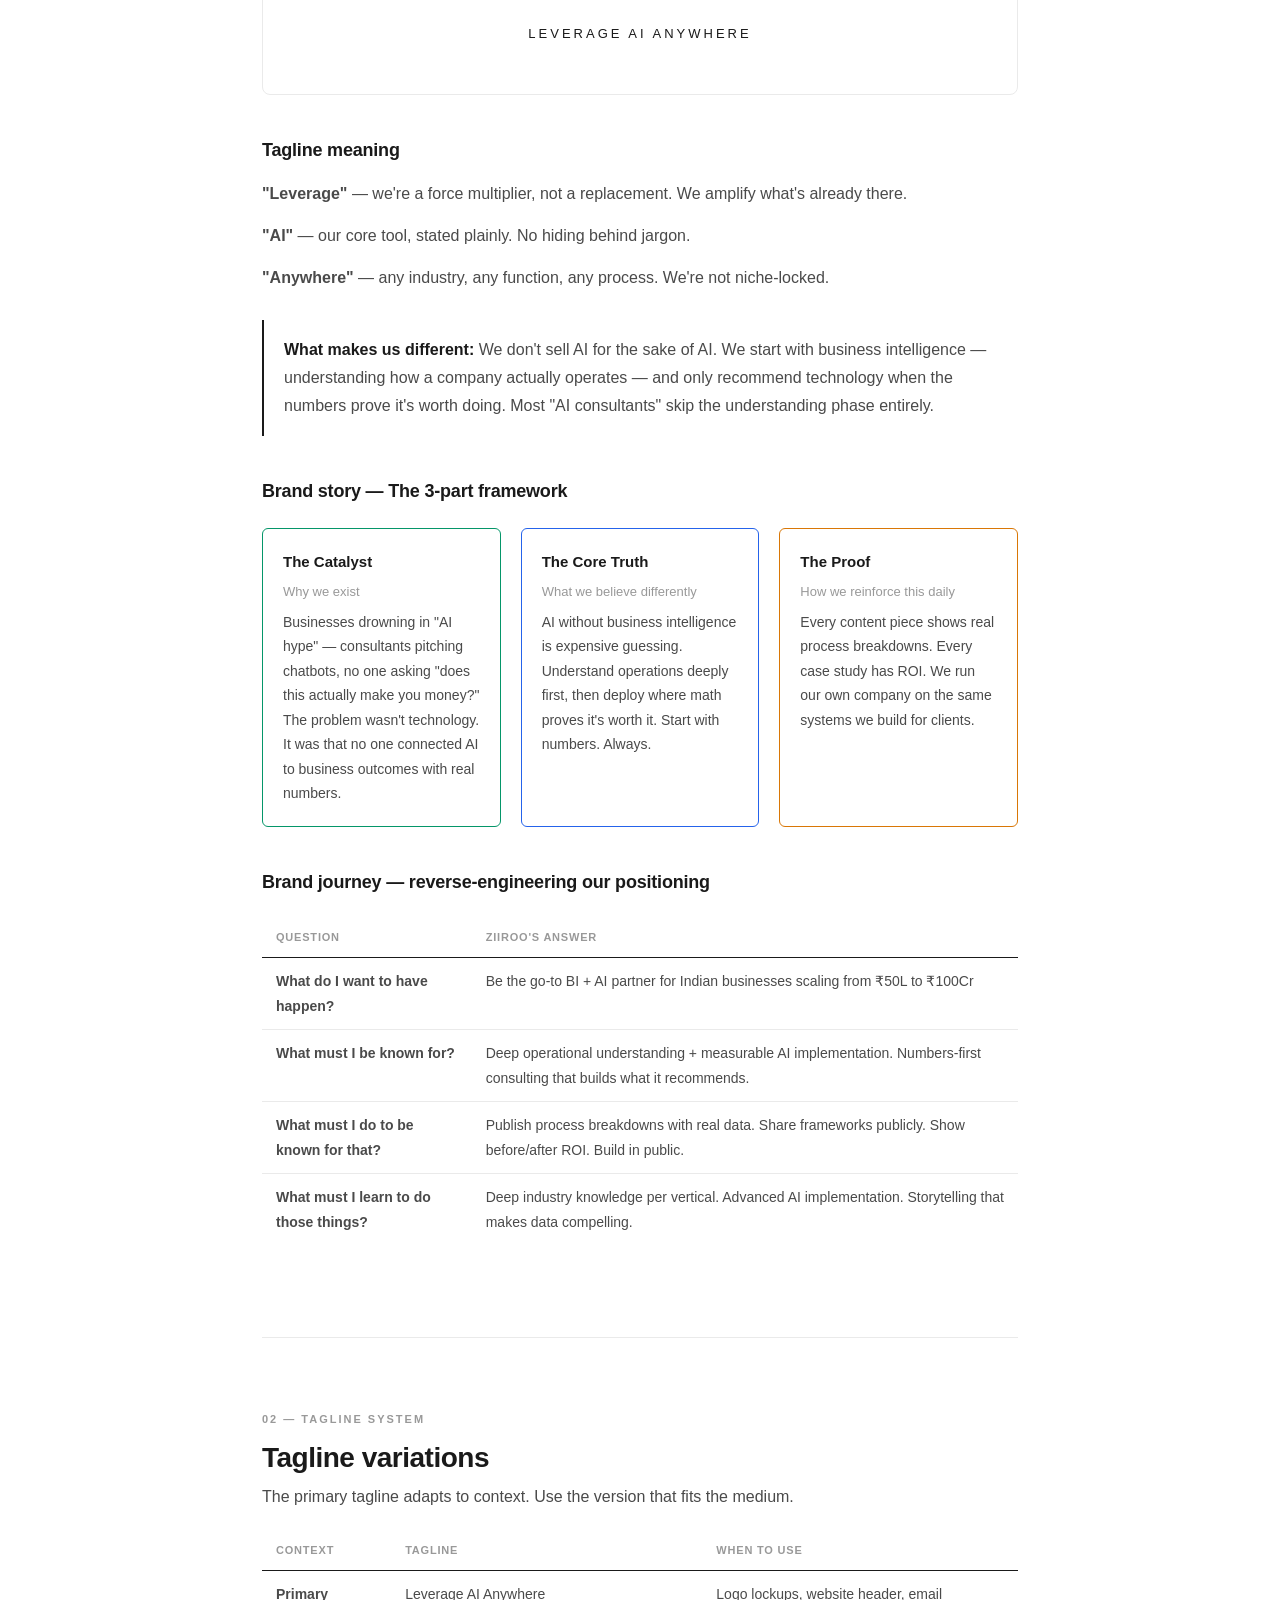
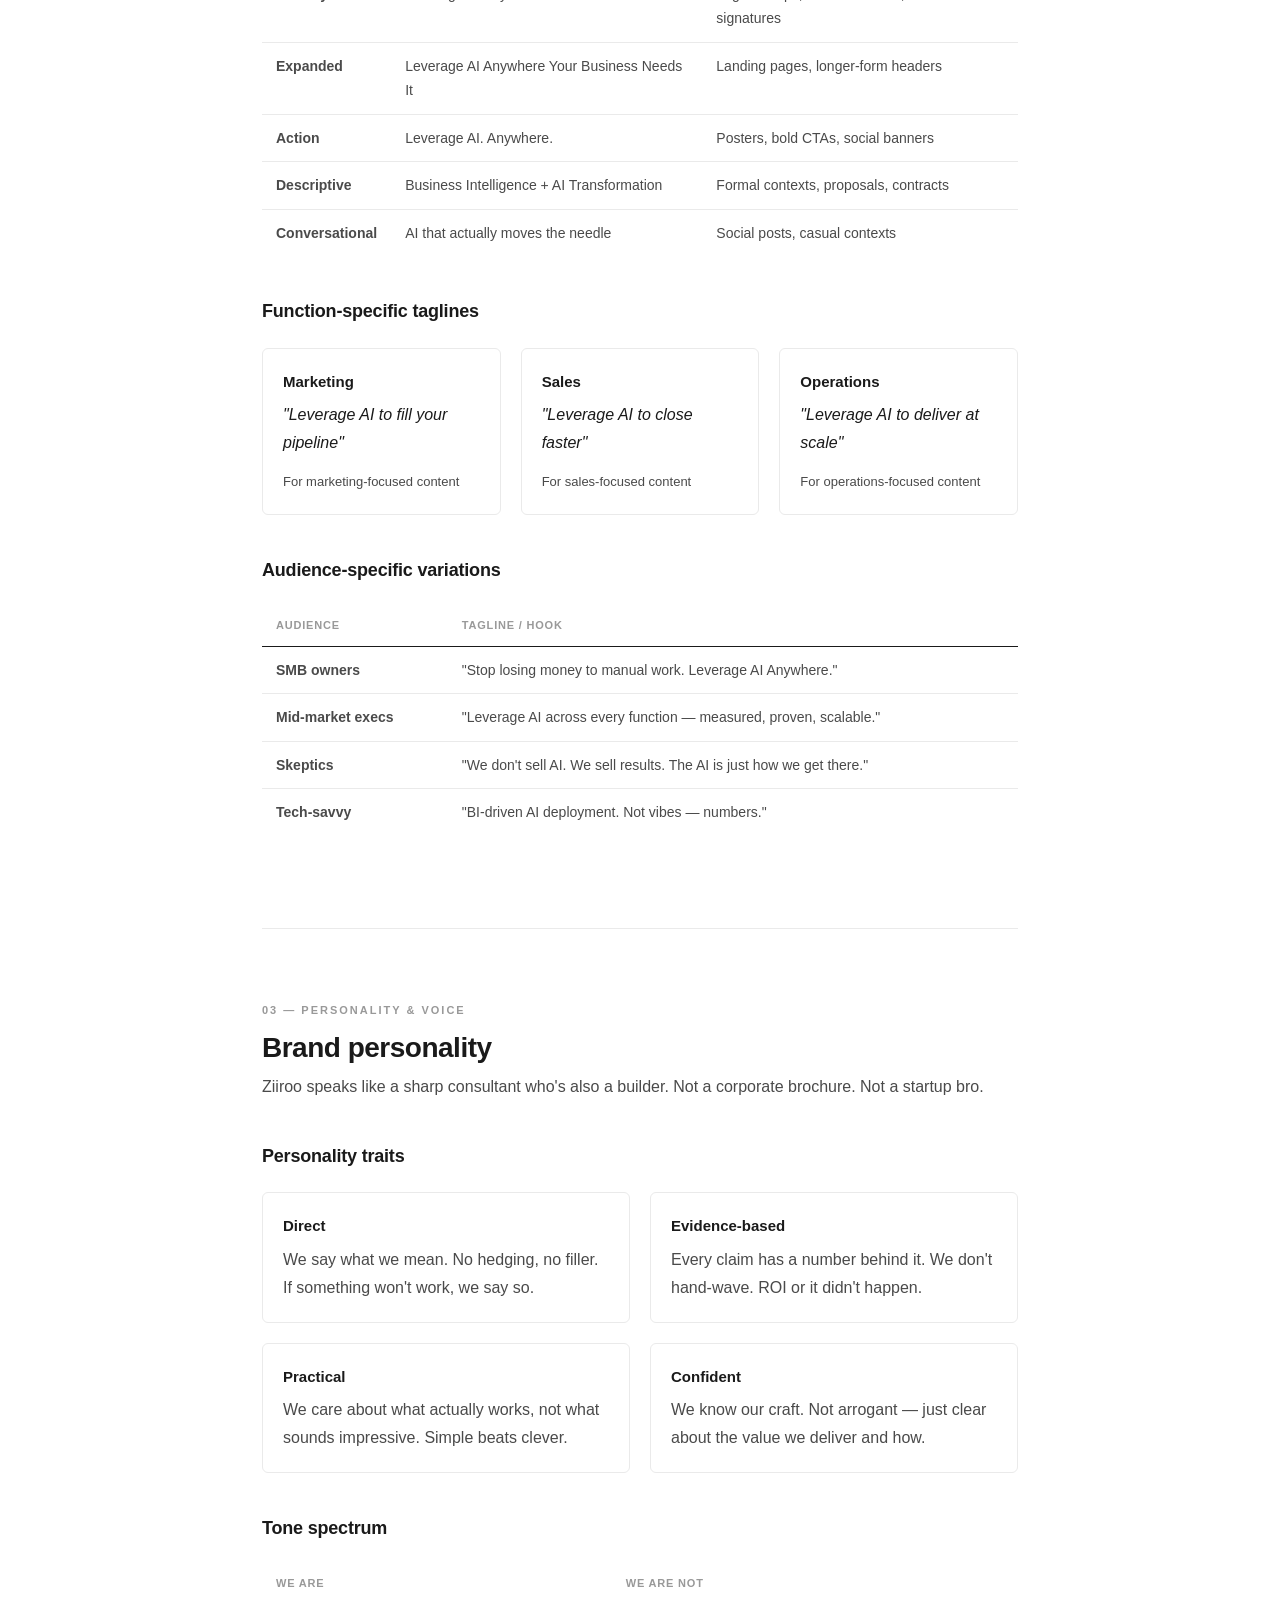
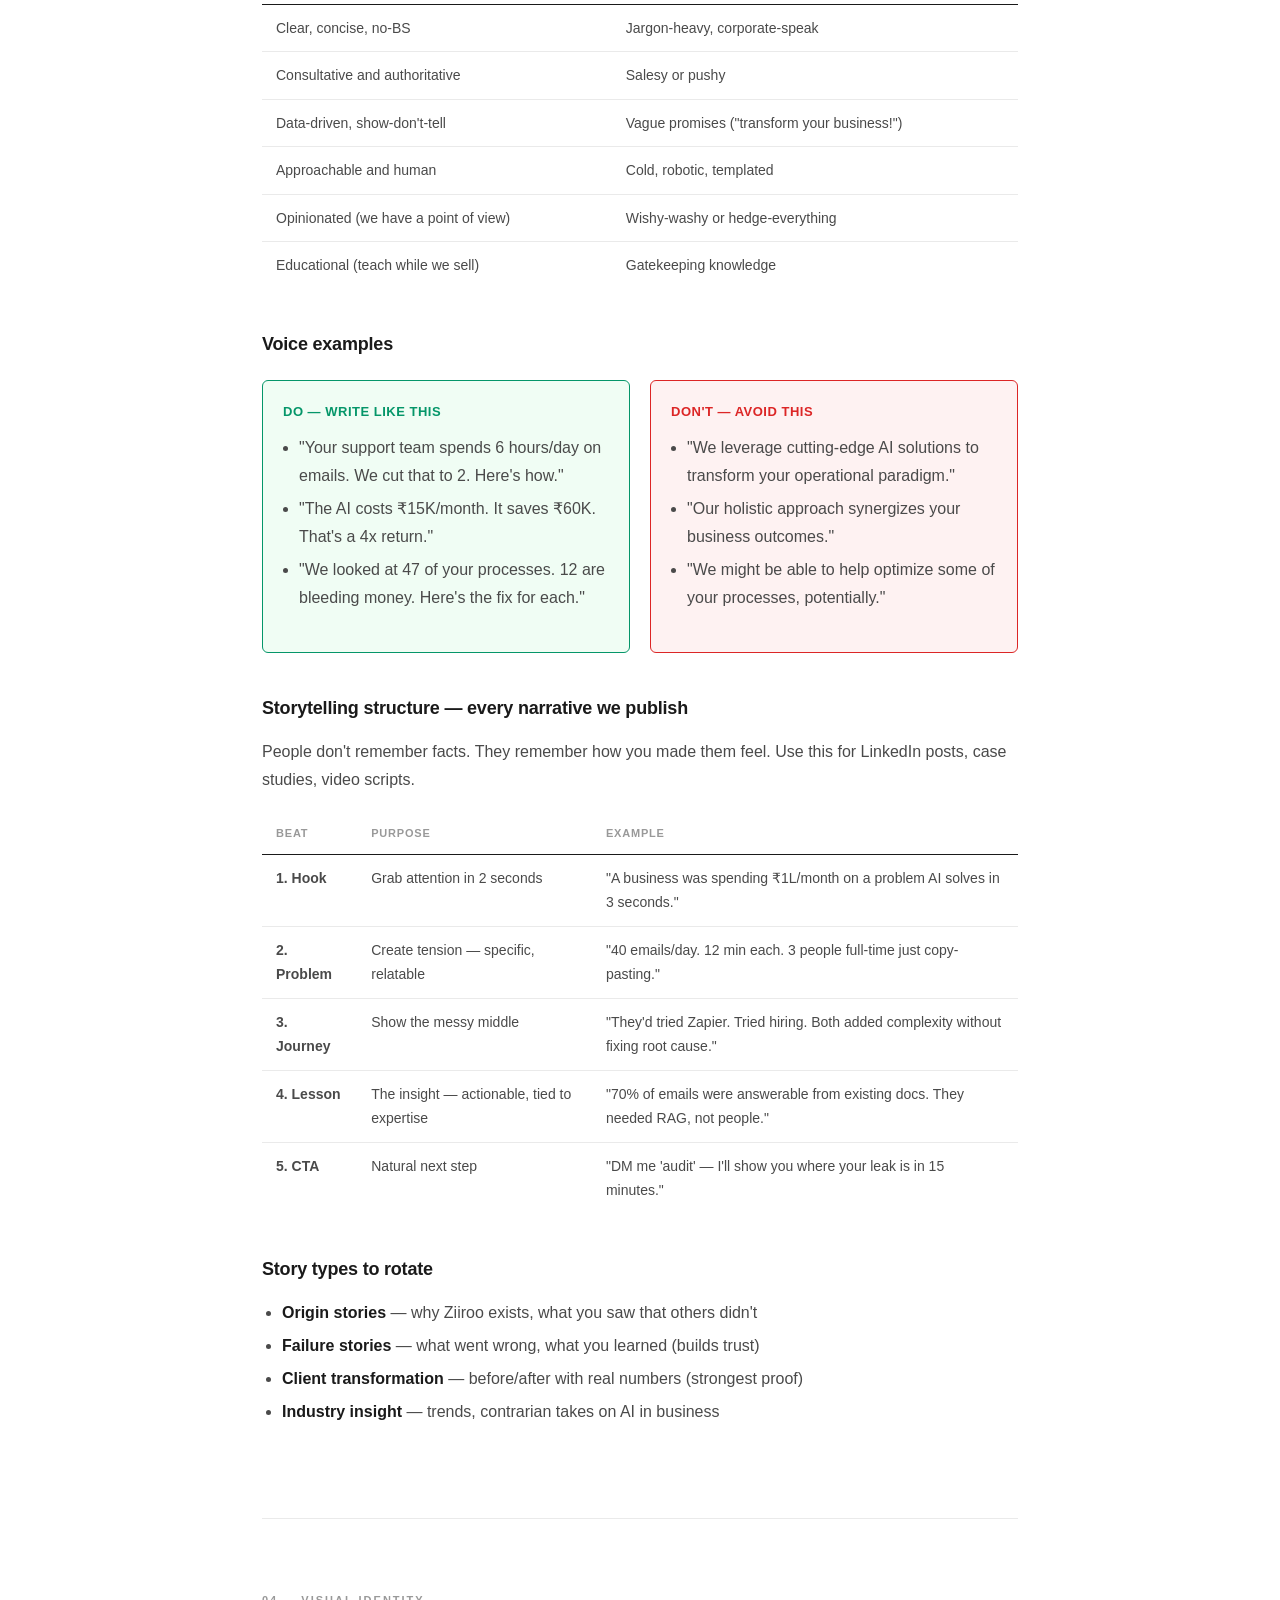
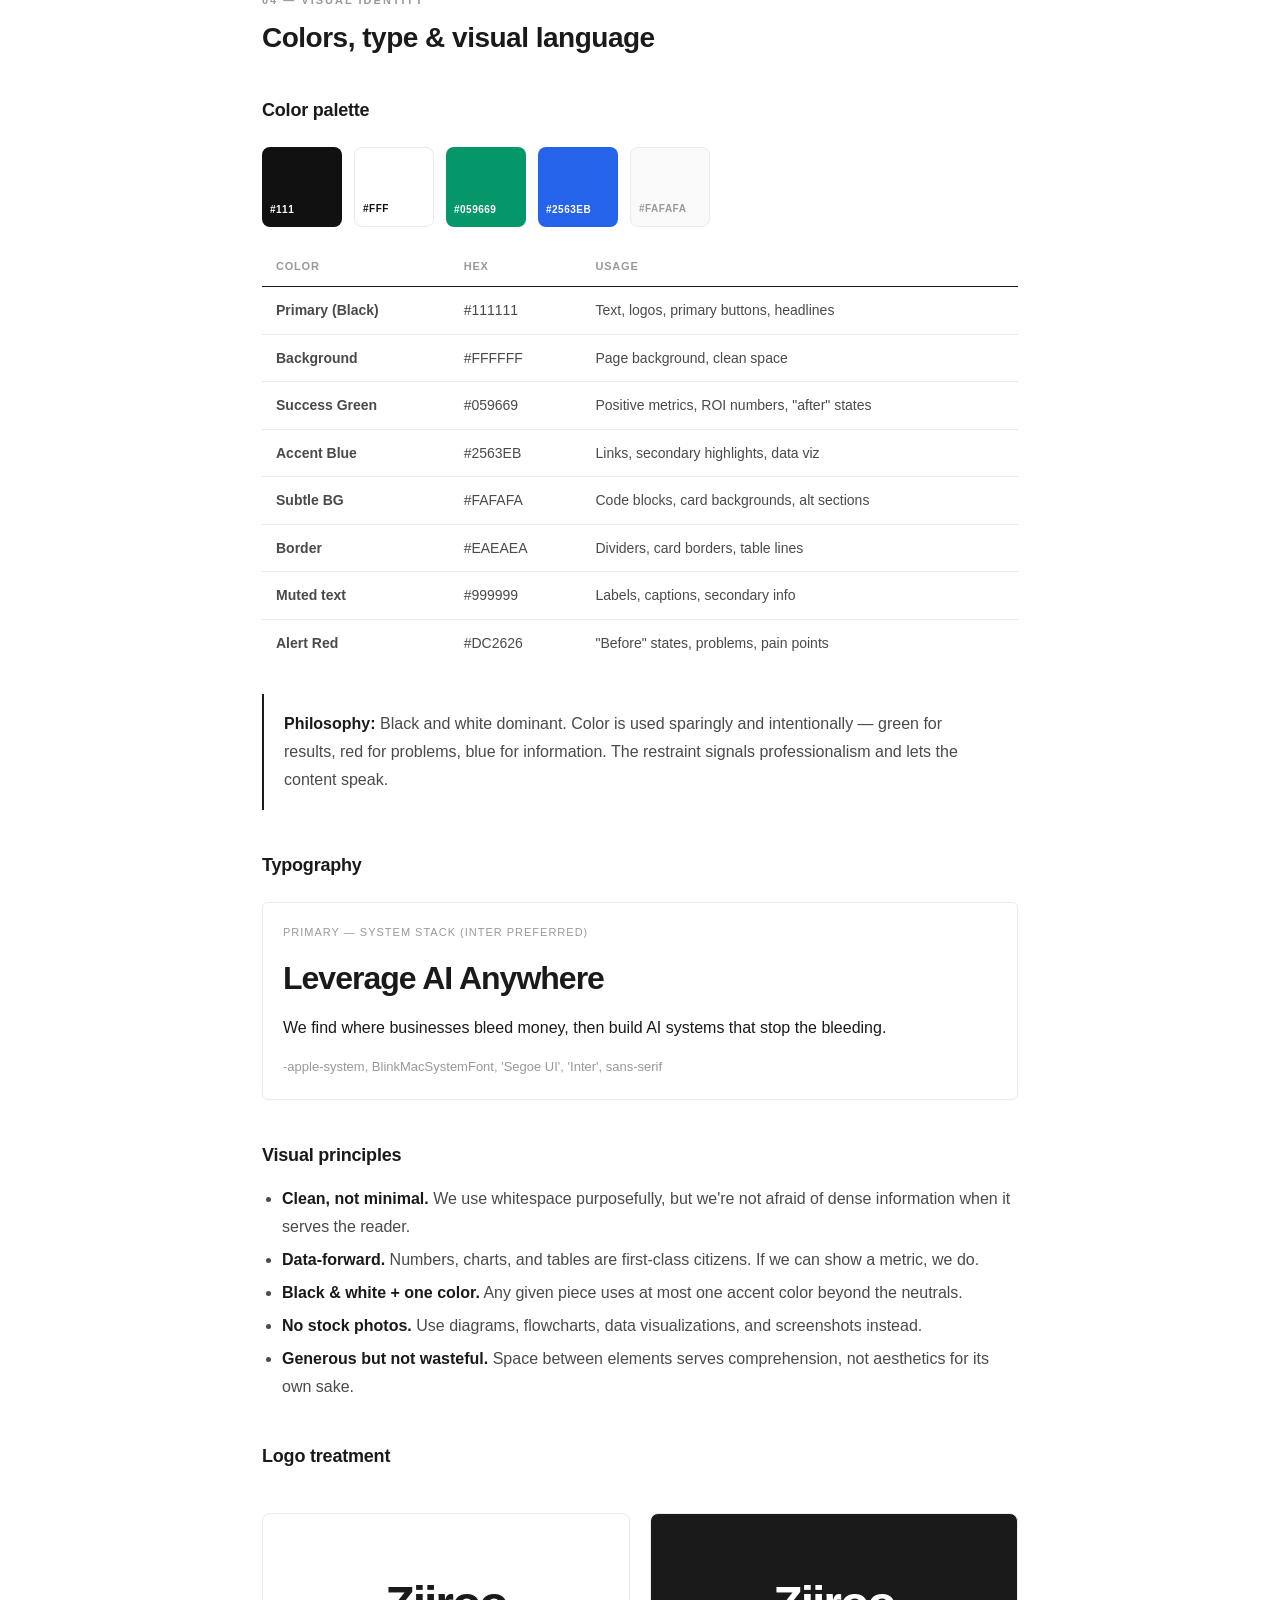
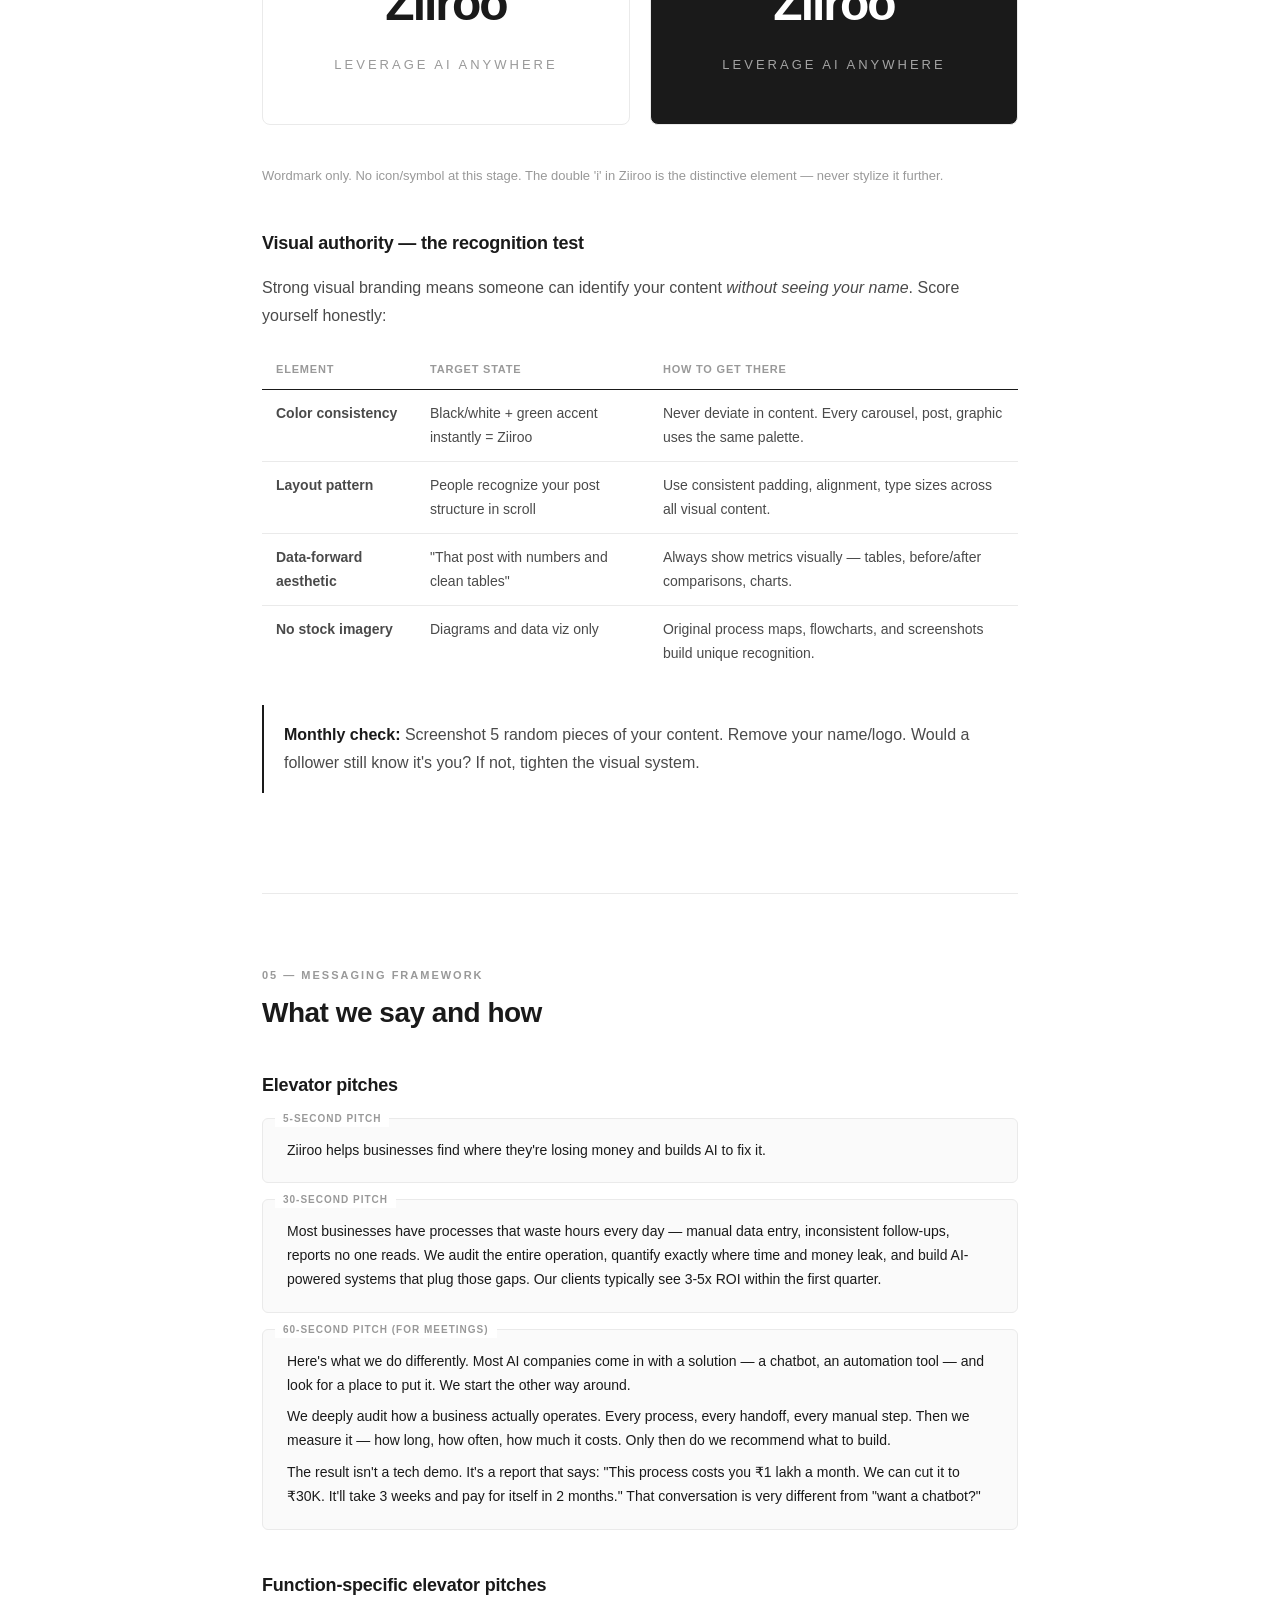
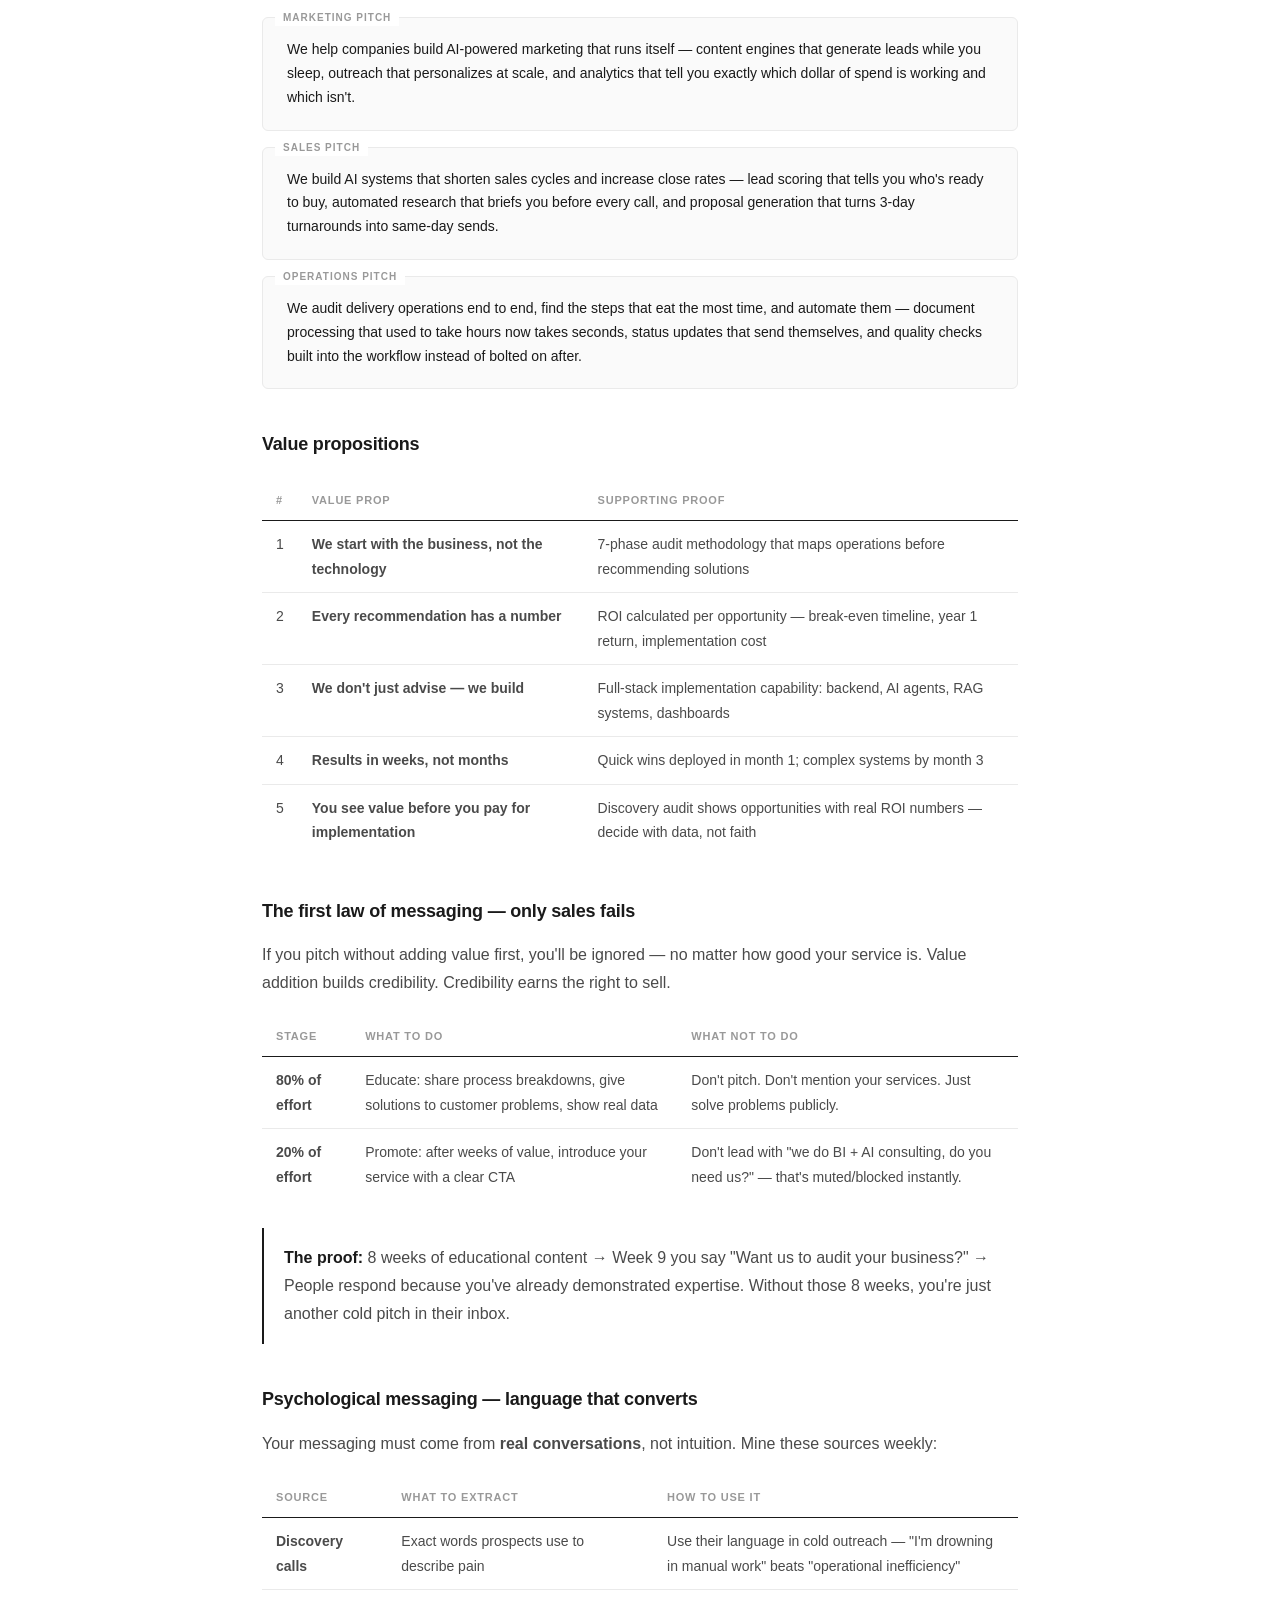
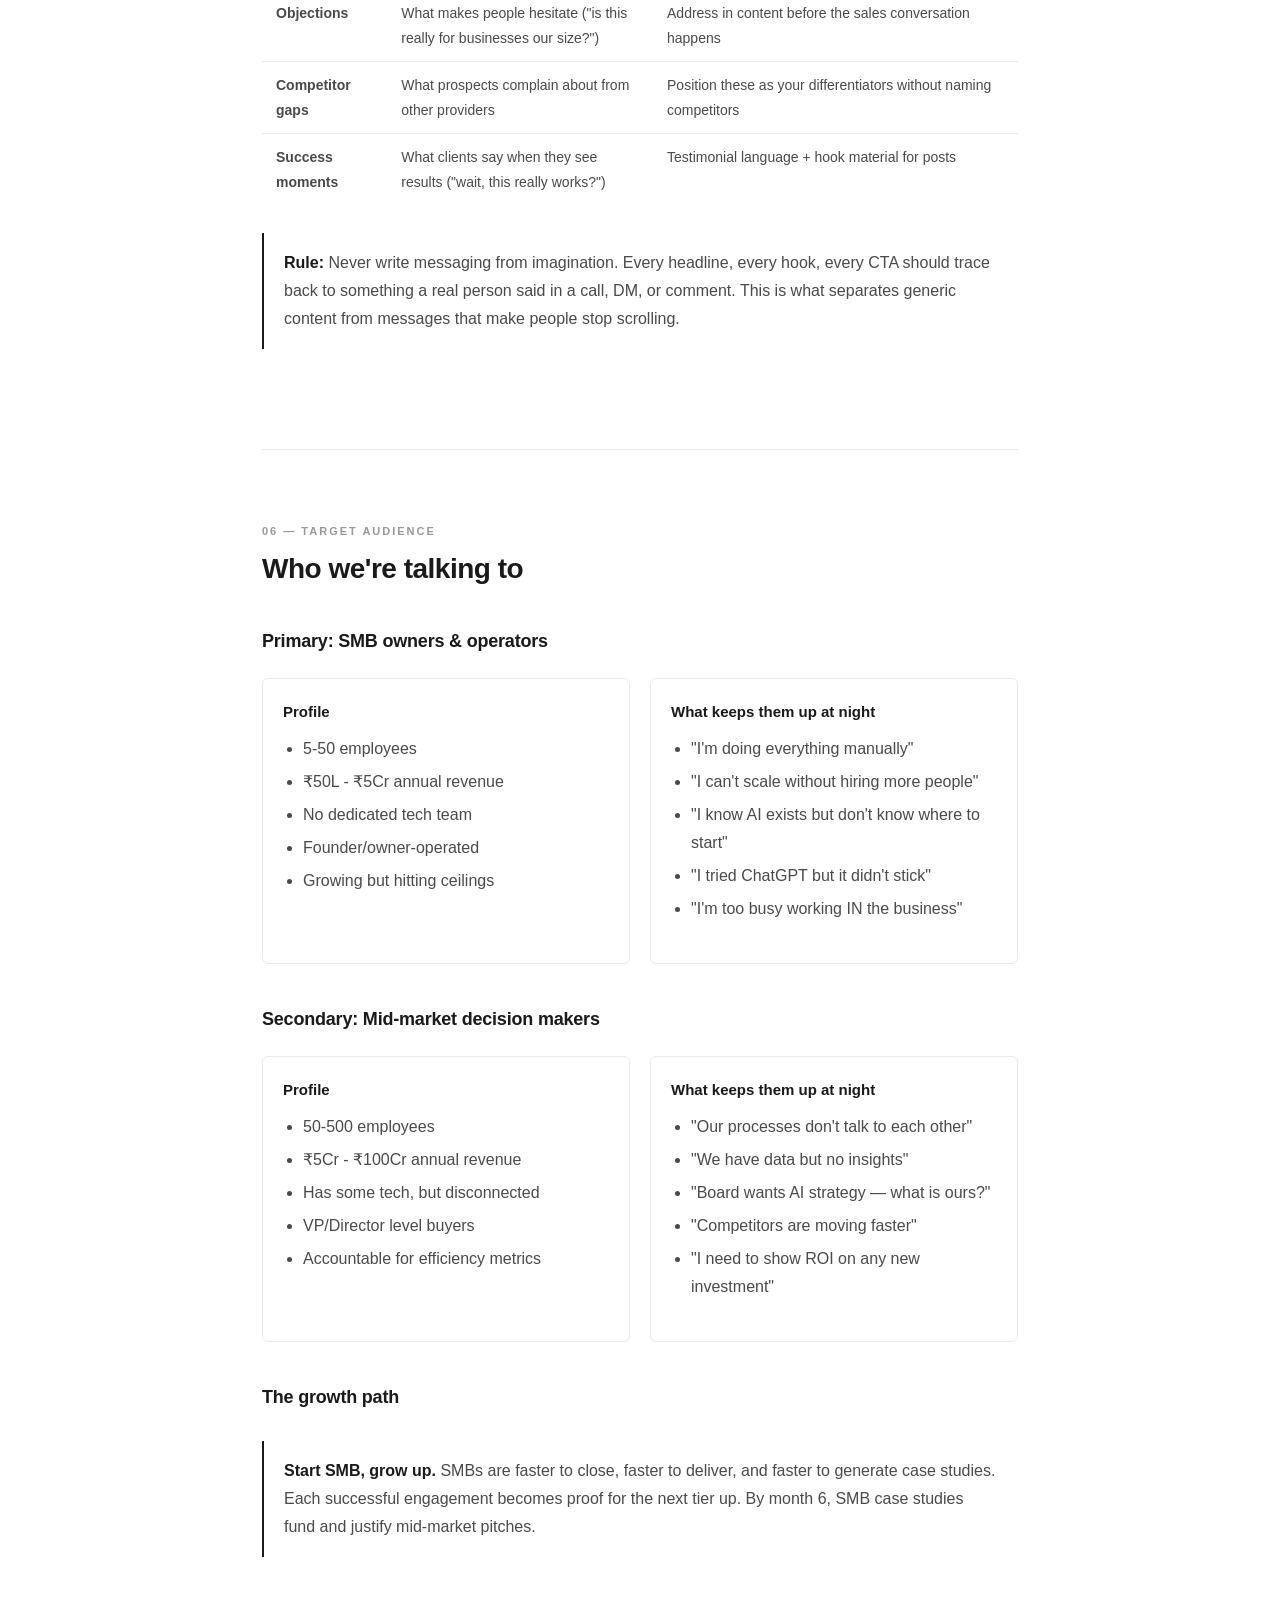
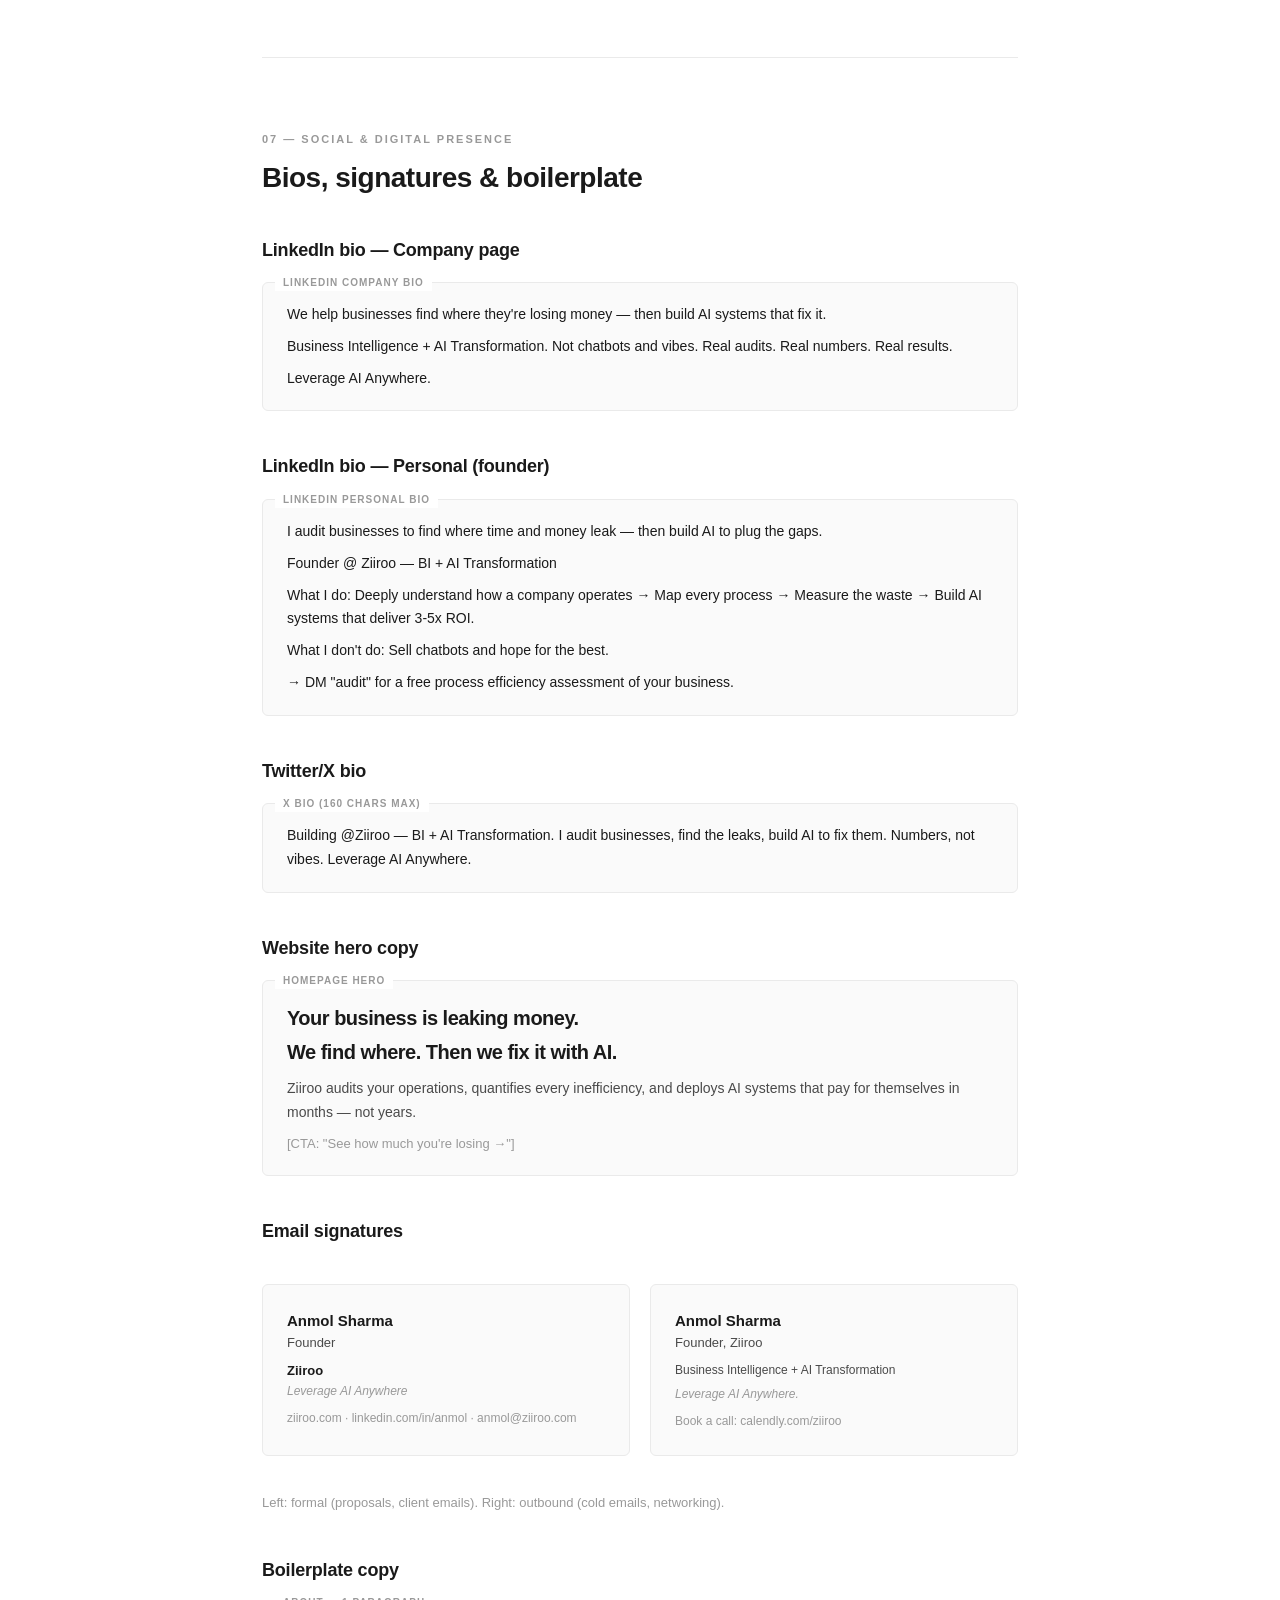
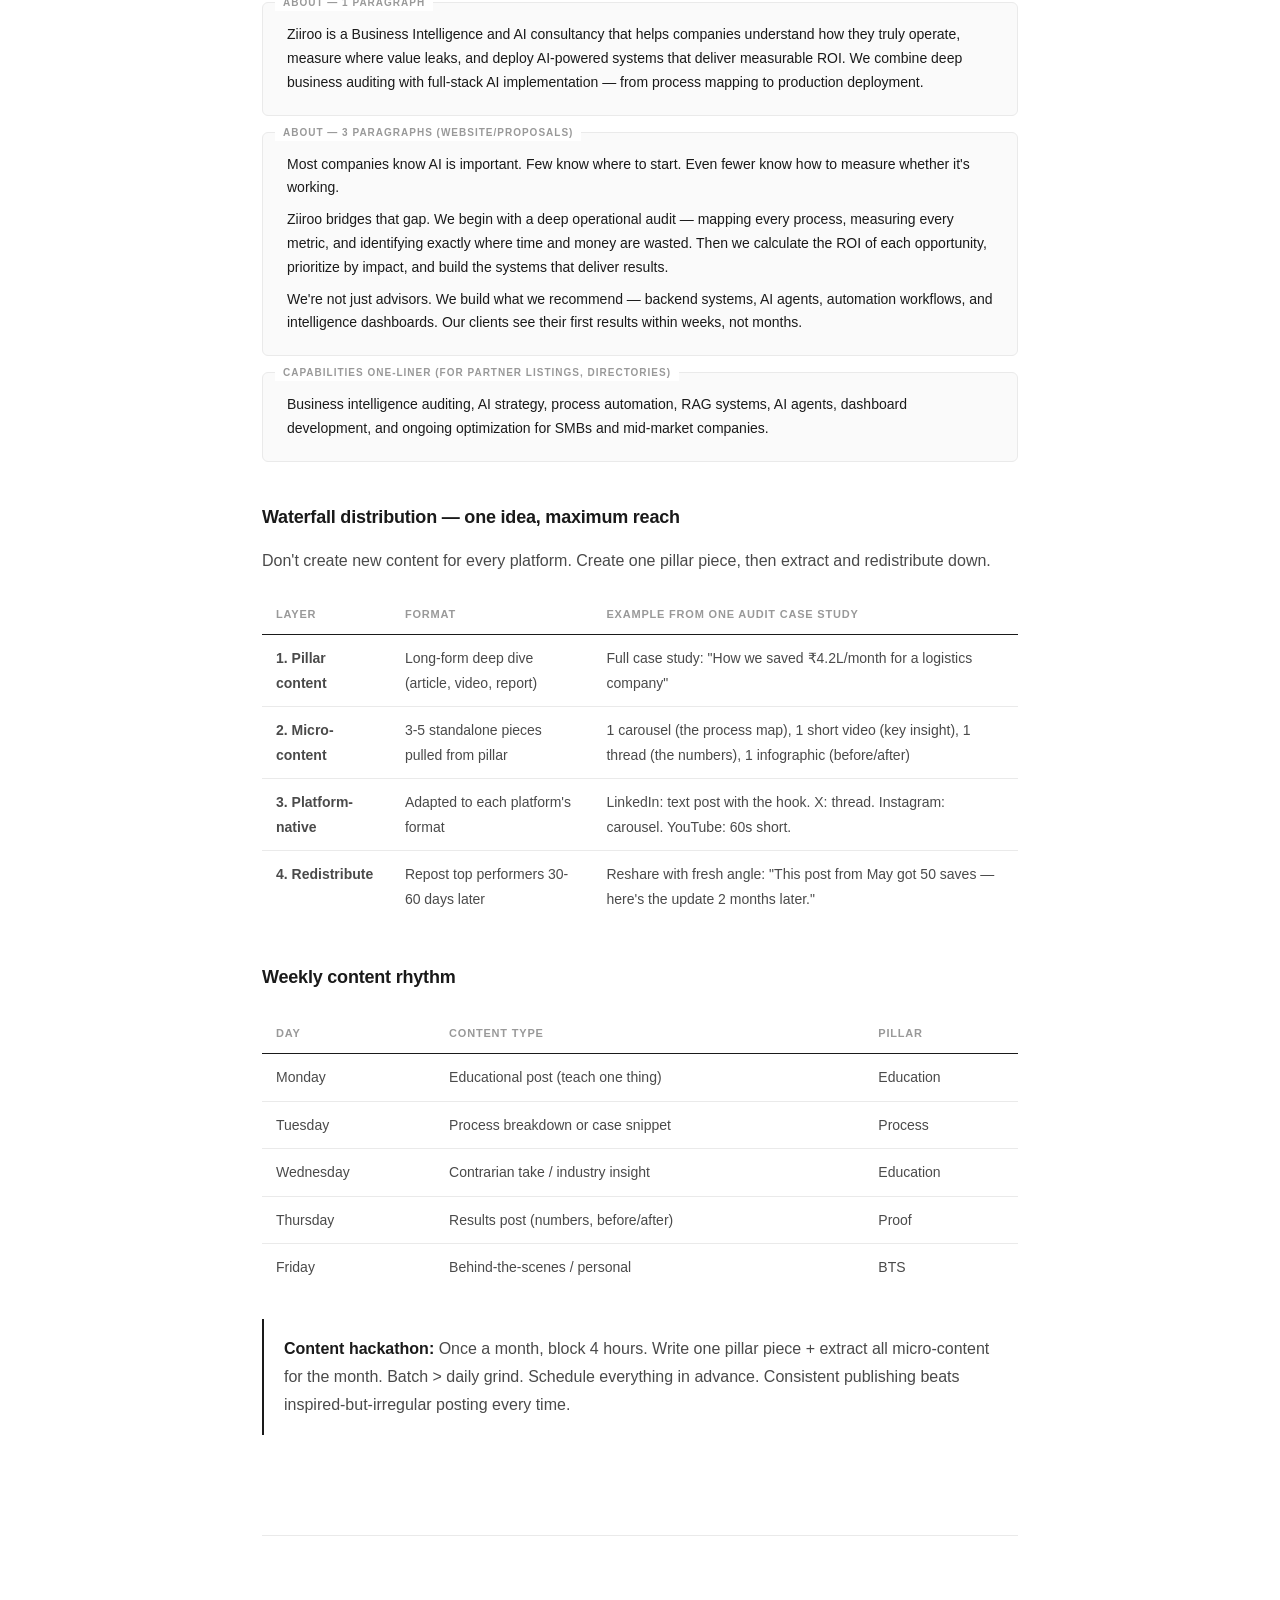
==== commit 043934ea: "ummm" ====
--- a/brand-system.html
+++ b/brand-system.html
@@ -544,6 +544,21 @@
             <tr><td>5</td><td><strong>You see value before you pay for implementation</strong></td><td>Discovery audit shows opportunities with real ROI numbers — decide with data, not faith</td></tr>
         </tbody>
     </table>
+
+    <h3>The first law of messaging — only sales fails</h3>
+    <p>If you pitch without adding value first, you'll be ignored — no matter how good your service is. Value addition builds credibility. Credibility earns the right to sell.</p>
+    <table>
+        <thead>
+            <tr><th>Stage</th><th>What to do</th><th>What NOT to do</th></tr>
+        </thead>
+        <tbody>
+            <tr><td><strong>80% of effort</strong></td><td>Educate: share process breakdowns, give solutions to customer problems, show real data</td><td>Don't pitch. Don't mention your services. Just solve problems publicly.</td></tr>
+            <tr><td><strong>20% of effort</strong></td><td>Promote: after weeks of value, introduce your service with a clear CTA</td><td>Don't lead with "we do BI + AI consulting, do you need us?" — that's muted/blocked instantly.</td></tr>
+        </tbody>
+    </table>
+    <div class="callout">
+        <p><strong>The proof:</strong> 8 weeks of educational content → Week 9 you say "Want us to audit your business?" → People respond because you've already demonstrated expertise. Without those 8 weeks, you're just another cold pitch in their inbox.</p>
+    </div>
 
     <h3>Psychological messaging — language that converts</h3>
     <p>Your messaging must come from <strong>real conversations</strong>, not intuition. Mine these sources weekly:</p>
@@ -764,6 +779,22 @@
         <p><strong>The 4-1-1 rule:</strong> For every 6 posts — 4 educational, 1 case study/proof, 1 personal/behind-the-scenes. Never more than 1 in 6 that asks for something (CTA, book a call, etc).</p>
     </div>
 
+    <h3>Content topics — mine from your audience's reality</h3>
+    <p>Your customers have fears, problems, pain points, needs, and desires. List them all. Each one is a content topic where you give solutions and demonstrate expertise.</p>
+    <table>
+        <thead>
+            <tr><th>Source</th><th>Example topics for Ziiroo</th></tr>
+        </thead>
+        <tbody>
+            <tr><td><strong>Fears</strong></td><td>"AI will replace my team" / "This automation will break everything" / "I'll waste money on tech that doesn't work"</td></tr>
+            <tr><td><strong>Problems</strong></td><td>"My team spends 6 hours/day on manual data entry" / "I can't scale without hiring more people" / "I don't know where my money goes"</td></tr>
+            <tr><td><strong>Pain points</strong></td><td>"Every report takes 3 days to generate" / "I tried ChatGPT but it didn't stick" / "My suppliers delay payments and I can't follow up aggressively"</td></tr>
+            <tr><td><strong>Needs</strong></td><td>"I need to see my business numbers in real-time" / "I need to reduce dependency on one person for everything"</td></tr>
+            <tr><td><strong>Desires</strong></td><td>"I want a business that grows without me" / "I want to focus on strategy, not firefighting"</td></tr>
+        </tbody>
+    </table>
+    <p style="font-size:13px; color:var(--fg-muted);">If you're not creating content in 2026, you're an invisible dinosaur. B2B or B2C doesn't matter. Your phone has a camera, you have Wi-Fi, you have expertise. Start raw, improve as you go.</p>
+
     <h3>Pillar → micro-content extraction</h3>
     <p>Every long-form piece should generate 5-10 standalone micro-pieces. Here's the extraction framework:</p>
     <table>
@@ -940,6 +971,17 @@
         <li><strong>Ownership score:</strong> Every brand function (content, distribution, messaging, visuals) needs a clear owner and a system. If it depends on inspiration/mood, it's broken.</li>
         <li><strong>Bottleneck awareness:</strong> At any time, only ONE thing is the bottleneck to growth. Identify it monthly. Everything else is a distraction. Currently: proof (case studies + published content demonstrating expertise).</li>
     </ul>
+
+    <h3>The vision goal — your North Star number</h3>
+    <p>Answer one question: <strong>What revenue number would make you feel it was worth giving years of your life to this business?</strong> That number becomes the filter for every decision — what marketing strategy to use, who to hire, what to build, what to say no to.</p>
+    <ul>
+        <li>Define the number. Write it down. Don't be "logical" about it — pick the number that would make you feel it was worth it.</li>
+        <li>Reverse-engineer functional goals from it: What must marketing achieve? What must sales convert? What must operations deliver?</li>
+        <li>If your current product/service can't reach that number, the product must change — not the goal.</li>
+    </ul>
+
+    <h3>3 revolutions — why there's no excuse</h3>
+    <p>We're living through three simultaneous business revolutions: <strong>e-commerce & digital</strong>, <strong>social media & content</strong>, and <strong>AI</strong>. If you have expertise and you're not leveraging all three, you're leaving money on the table. Ziiroo exists at the intersection of all three — we must use all three internally before telling clients to do the same.</p>
 </div>
 
 <!-- FOOTER -->
